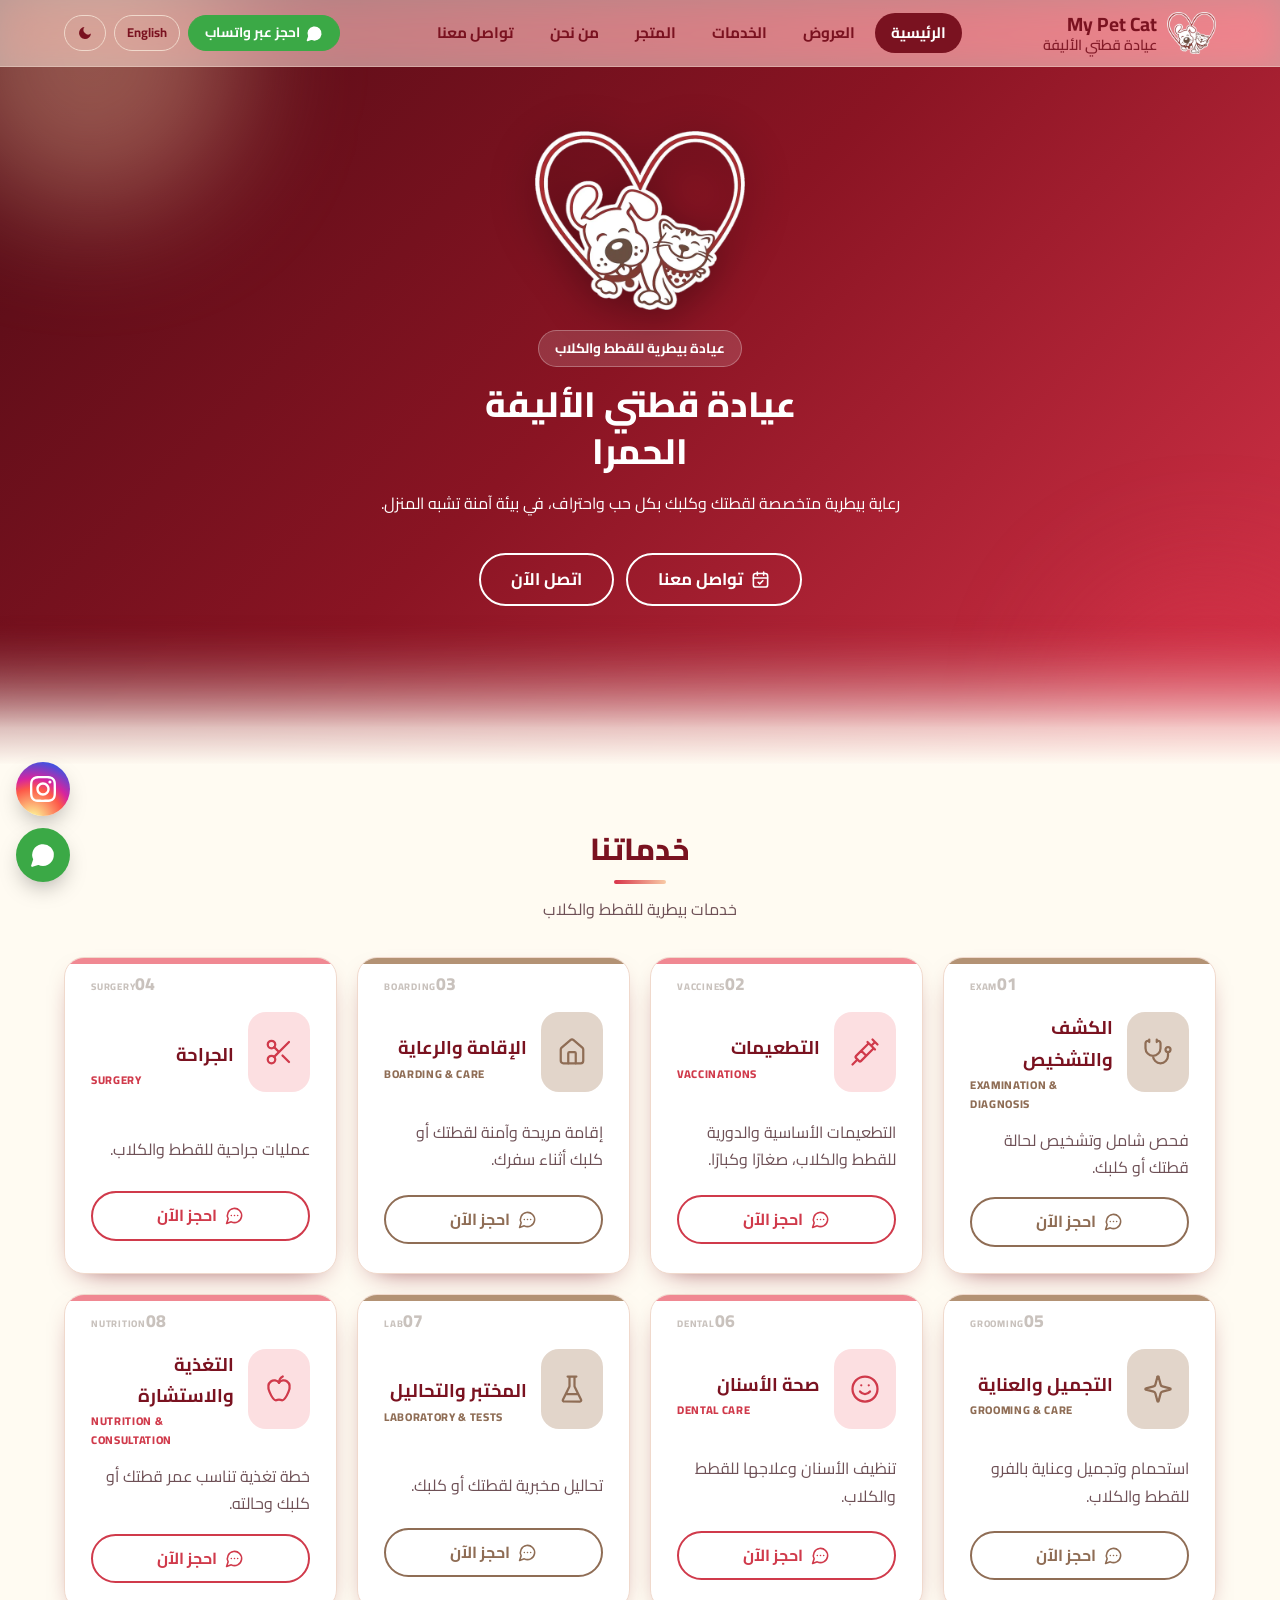
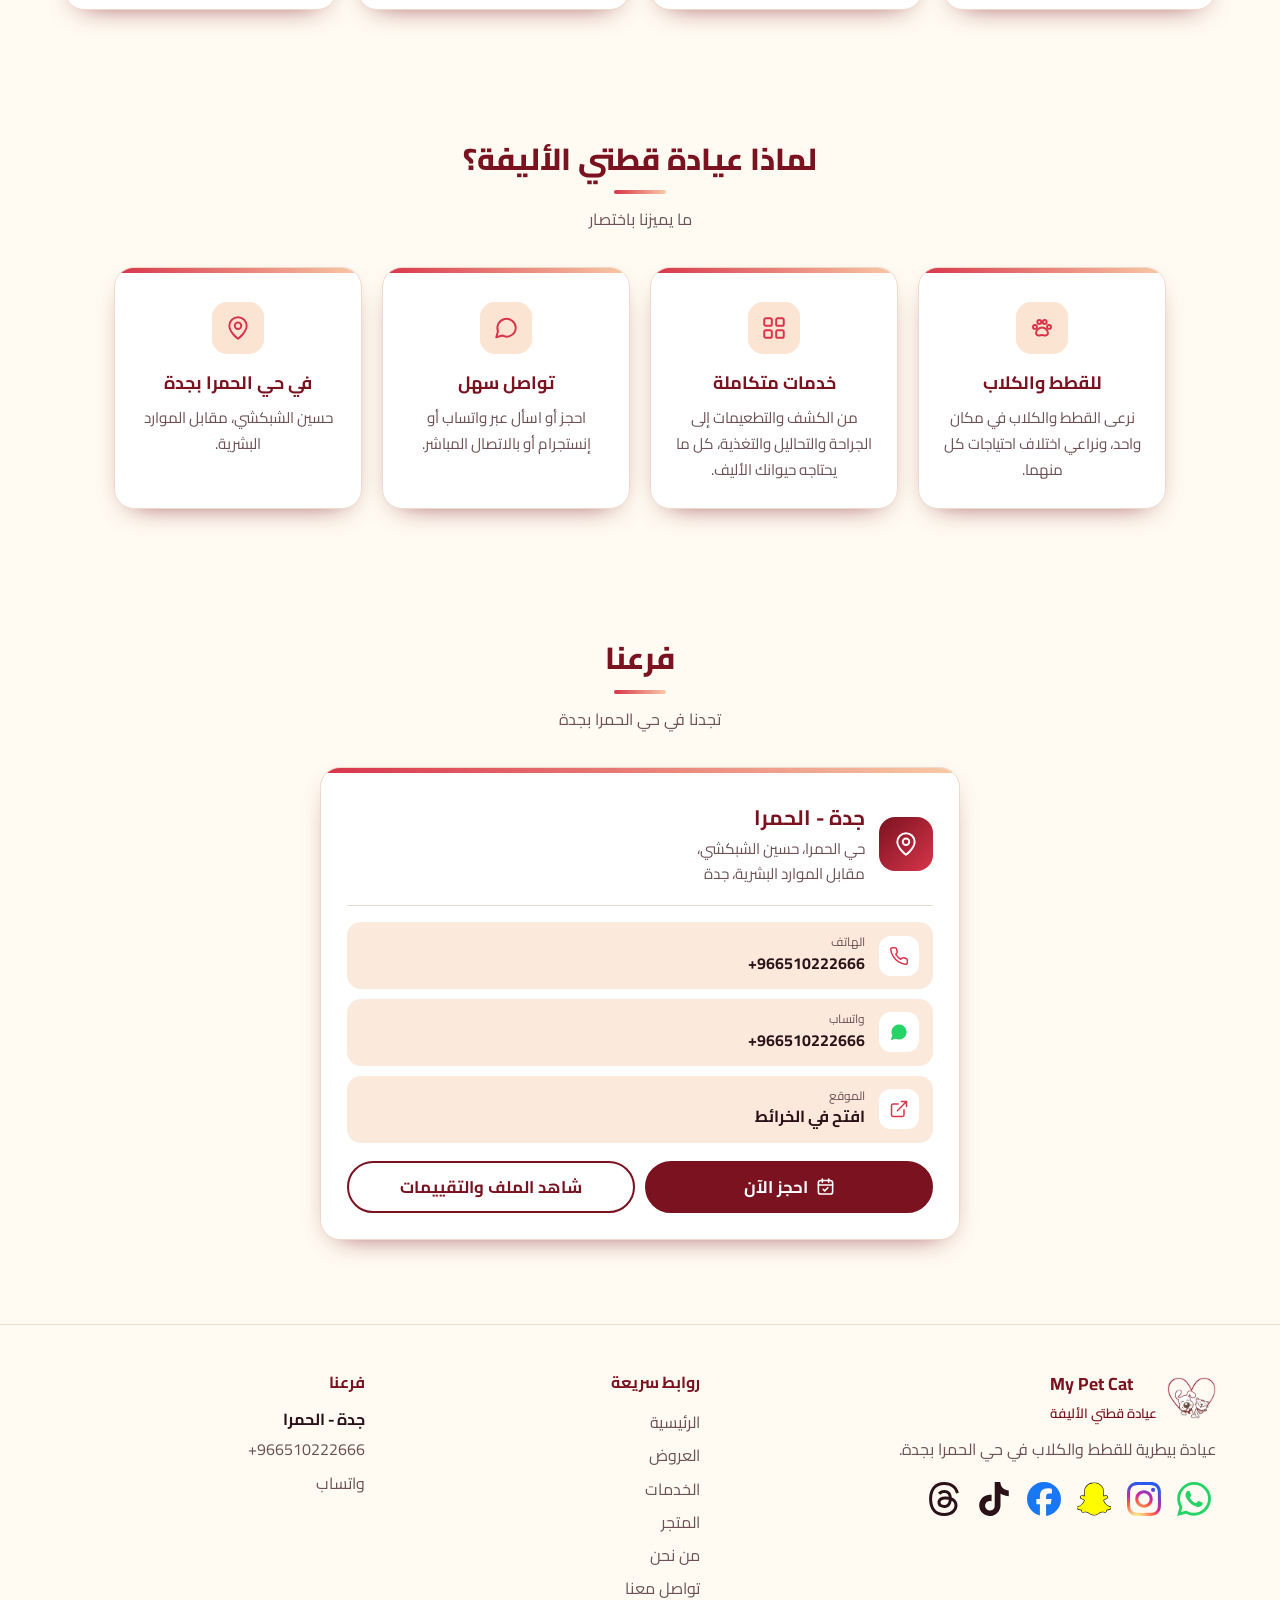
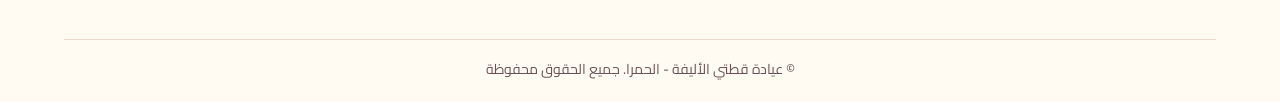
==== index.html @ 003256cc "Update index.html" ====
<!DOCTYPE html><html lang="ar" dir="rtl">
<head>
<meta charset="utf-8">
<meta name="viewport" content="width=device-width, initial-scale=1">
<meta name="color-scheme" content="light dark">
<title>عيادة قطتي الأليفة - الحمرا | عيادة بيطرية للقطط والكلاب</title>
<meta name="description" content="عيادة قطتي الأليفة فرع الحمرا، جدة. رعاية بيطرية للقطط والكلاب. تواصل معنا على واتساب أو اتصل على +966510222666.">
<link rel="icon" type="image/svg+xml" href="favicon.svg">
<link rel="preconnect" href="https://fonts.googleapis.com"><link rel="stylesheet" href="https://fonts.googleapis.com/css2?family=Cairo:wght@400;600;700;800&display=swap">
<link rel="stylesheet" href="style.css">
<script async src="https://www.googletagmanager.com/gtag/js?id=AW-16984802027"></script>
<script>
window.dataLayer=window.dataLayer||[];function gtag(){dataLayer.push(arguments)}gtag('js',new Date());gtag('config','AW-16984802027');
var CONV={whatsapp:'AW-16984802027/exYdCNfgksAdEOuF_qI_',social:'AW-16984802027/exYdCNfgksAdEOuF_qI_',call:''};
document.addEventListener('click',function(e){
var a=e.target.closest&&e.target.closest('a');if(!a)return;
var k=null;
if(a.classList.contains('wa'))k='whatsapp';
else if(a.hasAttribute('data-social'))k='social';
else if((a.getAttribute('href')||'').indexOf('tel:')===0)k='call';
if(k&&CONV[k]&&CONV[k].indexOf('XXXX')<0)gtag('event','conversion',{send_to:CONV[k],transport_type:'beacon'});
},true);
</script>
<script>document.documentElement.classList.add("js");try{var _t=localStorage.getItem('theme');if(_t)document.documentElement.setAttribute('data-theme',_t)}catch(e){}</script>
</head>
<body data-page="index"><svg width="0" height="0" style="position:absolute" aria-hidden="true"><defs><radialGradient id="igg" cx=".3" cy="1.07" r="1.15"><stop offset="0" stop-color="#fdf497"/><stop offset=".05" stop-color="#fdf497"/><stop offset=".45" stop-color="#fd5949"/><stop offset=".6" stop-color="#d6249f"/><stop offset=".9" stop-color="#285AEB"/></radialGradient></defs></svg><header><a class="brand" href="./"><img src="logo.svg" alt="" width="46" height="39"><div><span data-i18n="brand">My Pet Cat</span><small data-i18n="branch">عيادة قطتي الأليفة</small></div></a><nav id="nav" aria-label="main"><a href="./" class="on" aria-current="page" data-i18n="nHome">الرئيسية</a><a href="offers.html" data-i18n="nOffers">العروض</a><a href="services.html" data-i18n="nServices">الخدمات</a><a href="shop.html" data-i18n="nShop">المتجر</a><a href="about.html" data-i18n="nAbout">من نحن</a><a href="contact.html" data-i18n="nContact">تواصل معنا</a></nav><div class="tools"><a class="hwa wa" href="https://api.whatsapp.com/send?phone=966510222666&text=%D8%A7%D9%84%D8%B3%D9%84%D8%A7%D9%85%20%D8%B9%D9%84%D9%8A%D9%83%D9%85%D8%8C%20%D8%AD%D8%A7%D8%A8%D8%A8%20%D8%A3%D8%AD%D8%AC%D8%B2%20%D9%85%D9%88%D8%B9%D8%AF%20%D9%84%D9%82%D8%B7%D8%AA%D9%8A%20%D9%81%D9%8A%20%D8%B9%D9%8A%D8%A7%D8%AF%D8%A9%20%D9%82%D8%B7%D8%AA%D9%8A%20%D8%A7%D9%84%D8%A3%D9%84%D9%8A%D9%81%D8%A9" target="_blank" rel="noopener"><svg viewBox="0 0 24 24" fill="none" stroke="currentColor" stroke-width="2" stroke-linecap="round" stroke-linejoin="round"><path d="M7.9 20A9 9 0 1 0 4 16.1L2 22z"/><path d="M8 12h.01M12 12h.01M16 12h.01"/></svg><span data-i18n="hdrWa">احجز عبر واتساب</span></a><button id="langBtn" type="button" data-i18n-aria="langAria" aria-label="Switch to English">English</button><button id="themeBtn" type="button" data-i18n-aria="themeAria" aria-label="تبديل الوضع الليلي والنهاري"><svg class="i-moon" viewBox="0 0 24 24"><path d="M21 12.8A9 9 0 1 1 11.2 3a7 7 0 0 0 9.8 9.8z"/></svg><svg class="i-sun" viewBox="0 0 24 24"><circle cx="12" cy="12" r="4.5"/><path d="M12 1.5v3M12 19.5v3M1.5 12h3M19.5 12h3M4.6 4.6l2.1 2.1M17.3 17.3l2.1 2.1M4.6 19.4l2.1-2.1M17.3 6.7l2.1-2.1" stroke="currentColor" stroke-width="2" stroke-linecap="round"/></svg></button><button id="navBtn" type="button" class="navbtn" aria-expanded="false" aria-controls="nav" data-i18n-aria="menuBtn" aria-label="القائمة"><svg viewBox="0 0 24 24" fill="none" stroke="currentColor" stroke-width="2" stroke-linecap="round" stroke-linejoin="round"><path d="M4 6h16M4 12h16M4 18h16"/></svg></button></div></header><main><div class="hero"><div class="blobs"></div><img class="hlogo" src="logo.svg" alt="شعار العيادة" width="250" height="212"><span class="badge" data-i18n="badge">عيادة بيطرية للقطط والكلاب</span><h1 data-i18n-html="h1">عيادة قطتي الأليفة<br>الحمرا</h1><p data-i18n="heroP">رعاية بيطرية متخصصة لقطتك وكلبك بكل حب واحتراف، في بيئة آمنة تشبه المنزل.</p><span class="bookwrap"><button type="button" class="book" aria-haspopup="menu" aria-expanded="false" aria-controls="mh"><svg viewBox="0 0 24 24" fill="none" stroke="currentColor" stroke-width="2" stroke-linecap="round" stroke-linejoin="round"><rect x="3" y="4.5" width="18" height="17" rx="3"/><path d="M8 2.5v4M16 2.5v4M3 10h18M9 15.5l2 2 4-4"/></svg><span data-i18n="contactUs">تواصل معنا</span></button><div class="menu" id="mh" role="menu" data-i18n-aria="menuAria" aria-label="اختر طريقة الحجز"><div class="mt" data-i18n="bookT">اختر طريقة الحجز</div><a class="wa" role="menuitem" href="https://api.whatsapp.com/send?phone=966510222666&text=%D8%A7%D9%84%D8%B3%D9%84%D8%A7%D9%85%20%D8%B9%D9%84%D9%8A%D9%83%D9%85%D8%8C%20%D8%AD%D8%A7%D8%A8%D8%A8%20%D8%A3%D8%AD%D8%AC%D8%B2%20%D9%85%D9%88%D8%B9%D8%AF%20%D9%84%D9%82%D8%B7%D8%AA%D9%8A%20%D9%81%D9%8A%20%D8%B9%D9%8A%D8%A7%D8%AF%D8%A9%20%D9%82%D8%B7%D8%AA%D9%8A%20%D8%A7%D9%84%D8%A3%D9%84%D9%8A%D9%81%D8%A9" target="_blank" rel="noopener"><i class="mi w"><svg viewBox="0 0 24 24" fill="currentColor"><path d="M17.472 14.382c-.297-.149-1.758-.867-2.03-.967-.273-.099-.471-.148-.67.15-.197.297-.767.966-.94 1.164-.173.199-.347.223-.644.075-.297-.15-1.255-.463-2.39-1.475-.883-.788-1.48-1.761-1.653-2.059-.173-.297-.018-.458.13-.606.134-.133.298-.347.446-.52.149-.174.198-.298.298-.497.099-.198.05-.371-.025-.52-.075-.149-.669-1.612-.916-2.207-.242-.579-.487-.5-.669-.51-.173-.008-.371-.01-.57-.01-.198 0-.52.074-.792.372-.272.297-1.04 1.016-1.04 2.479 0 1.462 1.065 2.875 1.213 3.074.149.198 2.096 3.2 5.077 4.487.709.306 1.262.489 1.694.625.712.227 1.36.195 1.871.118.571-.085 1.758-.719 2.006-1.413.248-.694.248-1.289.173-1.413-.074-.124-.272-.198-.57-.347m-5.421 7.403h-.004a9.87 9.87 0 01-5.031-1.378l-.361-.214-3.741.982.998-3.648-.235-.374a9.86 9.86 0 01-1.51-5.26c.001-5.45 4.436-9.884 9.888-9.884 2.64 0 5.122 1.03 6.988 2.898a9.825 9.825 0 012.893 6.994c-.003 5.45-4.437 9.884-9.885 9.884m8.413-18.297A11.815 11.815 0 0012.05 0C5.495 0 .16 5.335.157 11.892c0 2.096.547 4.142 1.588 5.945L.057 24l6.305-1.654a11.882 11.882 0 005.683 1.448h.005c6.554 0 11.89-5.335 11.893-11.893a11.821 11.821 0 00-3.48-8.413Z"/></svg></i><span data-i18n="mWa">واتساب</span></a><a role="menuitem" data-social="Instagram" href="https://ig.me/m/my_pet_cat1" target="_blank" rel="noopener"><i class="mi g"><svg viewBox="0 0 24 24" fill="currentColor"><path d="M7.0301.084c-1.2768.0602-2.1487.264-2.911.5634-.7888.3075-1.4575.72-2.1228 1.3877-.6652.6677-1.075 1.3368-1.3802 2.127-.2954.7638-.4956 1.6365-.552 2.914-.0564 1.2775-.0689 1.6882-.0626 4.947.0062 3.2586.0206 3.6671.0825 4.9473.061 1.2765.264 2.1482.5635 2.9107.308.7889.72 1.4573 1.388 2.1228.6679.6655 1.3365 1.0743 2.1285 1.38.7632.295 1.6361.4961 2.9134.552 1.2773.056 1.6884.069 4.9462.0627 3.2578-.0062 3.668-.0207 4.9478-.0814 1.28-.0607 2.147-.2652 2.9098-.5633.7889-.3086 1.4578-.72 2.1228-1.3881.665-.6682 1.0745-1.3378 1.3795-2.1284.2957-.7632.4966-1.636.552-2.9124.056-1.2809.0692-1.6898.063-4.948-.0063-3.2583-.021-3.6668-.0817-4.9465-.0607-1.2797-.264-2.1487-.5633-2.9117-.3084-.7889-.72-1.4568-1.3876-2.1228C21.2982 1.33 20.628.9208 19.8378.6165 19.074.321 18.2017.1197 16.9244.0645 15.6471.0093 15.236-.005 11.977.0014 8.718.0076 8.31.0215 7.0301.0839m.1402 21.6932c-1.17-.0509-1.8053-.2453-2.2287-.408-.5606-.216-.96-.4771-1.3819-.895-.422-.4178-.6811-.8186-.9-1.378-.1644-.4234-.3624-1.058-.4171-2.228-.0595-1.2645-.072-1.6442-.079-4.848-.007-3.2037.0053-3.583.0607-4.848.05-1.169.2456-1.805.408-2.2282.216-.5613.4762-.96.895-1.3816.4188-.4217.8184-.6814 1.3783-.9003.423-.1651 1.0575-.3614 2.227-.4171 1.2655-.06 1.6447-.072 4.848-.079 3.2033-.007 3.5835.005 4.8495.0608 1.169.0508 1.8053.2445 2.228.408.5608.216.96.4754 1.3816.895.4217.4194.6816.8176.9005 1.3787.1653.4217.3617 1.056.4169 2.2263.0602 1.2655.0739 1.645.0796 4.848.0058 3.203-.0055 3.5834-.061 4.848-.051 1.17-.245 1.8055-.408 2.2294-.216.5604-.4763.96-.8954 1.3814-.419.4215-.8181.6811-1.3783.9-.4224.1649-1.0577.3617-2.2262.4174-1.2656.0595-1.6448.072-4.8493.079-3.2045.007-3.5825-.006-4.848-.0608M16.953 5.5864A1.44 1.44 0 1 0 18.39 4.144a1.44 1.44 0 0 0-1.437 1.4424M5.8385 12.012c.0067 3.4032 2.7706 6.1557 6.173 6.1493 3.4026-.0065 6.157-2.7701 6.1506-6.1733-.0065-3.4032-2.771-6.1565-6.174-6.1498-3.403.0067-6.156 2.771-6.1496 6.1738M8 12.0077a4 4 0 1 1 4.008 3.9921A3.9996 3.9996 0 0 1 8 12.0077"/></svg></i><span data-i18n="mIg">إنستجرام</span></a></div></span><a class="btn call" href="tel:+966510222666" data-i18n="call">اتصل الآن</a></div><section class="wrap" id="offers" hidden><div class="shead rv"><h2 data-i18n="offT">العروض الحالية</h2><p class="sub" data-i18n="offS">عروضنا الجديدة تظهر هنا.</p></div><div class="offers" id="offersList"></div></section><section class="wrap svc" id="services"><div class="shead rv"><h2 data-i18n="svcT">خدماتنا</h2><p class="sub" data-i18n="svcS">خدمات بيطرية للقطط والكلاب</p></div><div class="grid svcgrid"><div class="card"><i class="ic"><svg viewBox="0 0 24 24" fill="none" stroke="currentColor" stroke-width="1.8" stroke-linecap="round" stroke-linejoin="round"><path d="M11 2v2M5 2v2M5 3H4a2 2 0 0 0-2 2v4a6 6 0 0 0 12 0V5a2 2 0 0 0-2-2h-1M8 15a6 6 0 0 0 12 0v-3"/><circle cx="20" cy="10" r="2"/></svg></i><em class="cnum"><small>EXAM</small>01</em><b data-i18n="s1t">الكشف والتشخيص</b><em class="clab" data-i18n="s1l">EXAMINATION & DIAGNOSIS</em><span class="cdesc" data-i18n="s1d">فحص شامل وتشخيص لحالة قطتك أو كلبك.</span><div class="cardbtn"><a class="book wa" data-wat="أود حجز موعد كشف وتشخيص" href="https://api.whatsapp.com/send?phone=966510222666&text=%D8%A3%D9%88%D8%AF%20%D8%AD%D8%AC%D8%B2%20%D9%85%D9%88%D8%B9%D8%AF%20%D9%83%D8%B4%D9%81%20%D9%88%D8%AA%D8%B4%D8%AE%D9%8A%D8%B5" target="_blank" rel="noopener"><svg viewBox="0 0 24 24" fill="none" stroke="currentColor" stroke-width="2" stroke-linecap="round" stroke-linejoin="round"><path d="M7.9 20A9 9 0 1 0 4 16.1L2 22z"/><path d="M8 12h.01M12 12h.01M16 12h.01"/></svg><span data-i18n="book">احجز الآن</span></a></div></div><div class="card"><i class="ic"><svg viewBox="0 0 24 24" fill="none" stroke="currentColor" stroke-width="1.8" stroke-linecap="round" stroke-linejoin="round"><path d="m18 2 4 4M17 7l3-3M19 9 8.7 19.3a1 1 0 0 1-1.4 0L4.7 16.7a1 1 0 0 1 0-1.4L15 5M9 11l4 4M5 19l-3 3M14 4l6 6"/></svg></i><em class="cnum"><small>VACCINES</small>02</em><b data-i18n="s2t">التطعيمات</b><em class="clab" data-i18n="s2l">VACCINATIONS</em><span class="cdesc" data-i18n="s2d">التطعيمات الأساسية والدورية للقطط والكلاب، صغارًا وكبارًا.</span><div class="cardbtn"><a class="book wa" data-wat="أود حجز موعد تطعيمات" href="https://api.whatsapp.com/send?phone=966510222666&text=%D8%A3%D9%88%D8%AF%20%D8%AD%D8%AC%D8%B2%20%D9%85%D9%88%D8%B9%D8%AF%20%D8%AA%D8%B7%D8%B9%D9%8A%D9%85%D8%A7%D8%AA" target="_blank" rel="noopener"><svg viewBox="0 0 24 24" fill="none" stroke="currentColor" stroke-width="2" stroke-linecap="round" stroke-linejoin="round"><path d="M7.9 20A9 9 0 1 0 4 16.1L2 22z"/><path d="M8 12h.01M12 12h.01M16 12h.01"/></svg><span data-i18n="book">احجز الآن</span></a></div></div><div class="card"><i class="ic"><svg viewBox="0 0 24 24" fill="none" stroke="currentColor" stroke-width="1.8" stroke-linecap="round" stroke-linejoin="round"><path d="M15 21v-8a1 1 0 0 0-1-1h-4a1 1 0 0 0-1 1v8"/><path d="M3 10a2 2 0 0 1 .709-1.528l7-6a2 2 0 0 1 2.582 0l7 6A2 2 0 0 1 21 10v9a2 2 0 0 1-2 2H5a2 2 0 0 1-2-2z"/></svg></i><em class="cnum"><small>BOARDING</small>03</em><b data-i18n="s3t">الإقامة والرعاية</b><em class="clab" data-i18n="s3l">BOARDING & CARE</em><span class="cdesc" data-i18n="s3d">إقامة مريحة وآمنة لقطتك أو كلبك أثناء سفرك.</span><div class="cardbtn"><a class="book wa" data-wat="أود حجز موعد إقامة ورعاية" href="https://api.whatsapp.com/send?phone=966510222666&text=%D8%A3%D9%88%D8%AF%20%D8%AD%D8%AC%D8%B2%20%D9%85%D9%88%D8%B9%D8%AF%20%D8%A5%D9%82%D8%A7%D9%85%D8%A9%20%D9%88%D8%B1%D8%B9%D8%A7%D9%8A%D8%A9" target="_blank" rel="noopener"><svg viewBox="0 0 24 24" fill="none" stroke="currentColor" stroke-width="2" stroke-linecap="round" stroke-linejoin="round"><path d="M7.9 20A9 9 0 1 0 4 16.1L2 22z"/><path d="M8 12h.01M12 12h.01M16 12h.01"/></svg><span data-i18n="book">احجز الآن</span></a></div></div><div class="card"><i class="ic"><svg viewBox="0 0 24 24" fill="none" stroke="currentColor" stroke-width="1.8" stroke-linecap="round" stroke-linejoin="round"><circle cx="6" cy="6" r="3"/><path d="M8.12 8.12 12 12M20 4 8.12 15.88"/><circle cx="6" cy="18" r="3"/><path d="M14.8 14.8 20 20"/></svg></i><em class="cnum"><small>SURGERY</small>04</em><b data-i18n="s4t">الجراحة</b><em class="clab" data-i18n="s4l">SURGERY</em><span class="cdesc" data-i18n="s4d">عمليات جراحية للقطط والكلاب.</span><div class="cardbtn"><a class="book wa" data-wat="أود حجز موعد جراحة" href="https://api.whatsapp.com/send?phone=966510222666&text=%D8%A3%D9%88%D8%AF%20%D8%AD%D8%AC%D8%B2%20%D9%85%D9%88%D8%B9%D8%AF%20%D8%AC%D8%B1%D8%A7%D8%AD%D8%A9" target="_blank" rel="noopener"><svg viewBox="0 0 24 24" fill="none" stroke="currentColor" stroke-width="2" stroke-linecap="round" stroke-linejoin="round"><path d="M7.9 20A9 9 0 1 0 4 16.1L2 22z"/><path d="M8 12h.01M12 12h.01M16 12h.01"/></svg><span data-i18n="book">احجز الآن</span></a></div></div><div class="card"><i class="ic"><svg viewBox="0 0 24 24" fill="none" stroke="currentColor" stroke-width="1.8" stroke-linecap="round" stroke-linejoin="round"><path d="M9.9 15.5A2 2 0 0 0 8.5 14.1l-6.1-1.6a.5.5 0 0 1 0-1L8.5 9.9A2 2 0 0 0 9.9 8.5l1.6-6.1a.5.5 0 0 1 1 0l1.6 6.1a2 2 0 0 0 1.4 1.4l6.1 1.6a.5.5 0 0 1 0 1l-6.1 1.6a2 2 0 0 0-1.4 1.4l-1.6 6.1a.5.5 0 0 1-1 0z"/></svg></i><em class="cnum"><small>GROOMING</small>05</em><b data-i18n="s5t">التجميل والعناية</b><em class="clab" data-i18n="s5l">GROOMING & CARE</em><span class="cdesc" data-i18n="s5d">استحمام وتجميل وعناية بالفرو للقطط والكلاب.</span><div class="cardbtn"><a class="book wa" data-wat="أود حجز موعد تجميل وعناية" href="https://api.whatsapp.com/send?phone=966510222666&text=%D8%A3%D9%88%D8%AF%20%D8%AD%D8%AC%D8%B2%20%D9%85%D9%88%D8%B9%D8%AF%20%D8%AA%D8%AC%D9%85%D9%8A%D9%84%20%D9%88%D8%B9%D9%86%D8%A7%D9%8A%D8%A9" target="_blank" rel="noopener"><svg viewBox="0 0 24 24" fill="none" stroke="currentColor" stroke-width="2" stroke-linecap="round" stroke-linejoin="round"><path d="M7.9 20A9 9 0 1 0 4 16.1L2 22z"/><path d="M8 12h.01M12 12h.01M16 12h.01"/></svg><span data-i18n="book">احجز الآن</span></a></div></div><div class="card"><i class="ic"><svg viewBox="0 0 24 24" fill="none" stroke="currentColor" stroke-width="1.8" stroke-linecap="round" stroke-linejoin="round"><circle cx="12" cy="12" r="10"/><path d="M8 14s1.5 2 4 2 4-2 4-2M9 9h.01M15 9h.01"/></svg></i><em class="cnum"><small>DENTAL</small>06</em><b data-i18n="s6t">صحة الأسنان</b><em class="clab" data-i18n="s6l">DENTAL CARE</em><span class="cdesc" data-i18n="s6d">تنظيف الأسنان وعلاجها للقطط والكلاب.</span><div class="cardbtn"><a class="book wa" data-wat="أود حجز موعد صحة الأسنان" href="https://api.whatsapp.com/send?phone=966510222666&text=%D8%A3%D9%88%D8%AF%20%D8%AD%D8%AC%D8%B2%20%D9%85%D9%88%D8%B9%D8%AF%20%D8%B5%D8%AD%D8%A9%20%D8%A7%D9%84%D8%A3%D8%B3%D9%86%D8%A7%D9%86" target="_blank" rel="noopener"><svg viewBox="0 0 24 24" fill="none" stroke="currentColor" stroke-width="2" stroke-linecap="round" stroke-linejoin="round"><path d="M7.9 20A9 9 0 1 0 4 16.1L2 22z"/><path d="M8 12h.01M12 12h.01M16 12h.01"/></svg><span data-i18n="book">احجز الآن</span></a></div></div><div class="card"><i class="ic"><svg viewBox="0 0 24 24" fill="none" stroke="currentColor" stroke-width="1.8" stroke-linecap="round" stroke-linejoin="round"><path d="M10 2v7.527a2 2 0 0 1-.211.896L4.72 20.55a1 1 0 0 0 .9 1.45h12.76a1 1 0 0 0 .9-1.45l-5.069-10.127A2 2 0 0 1 14 9.527V2M8.5 2h7M7 16h10"/></svg></i><em class="cnum"><small>LAB</small>07</em><b data-i18n="s7t">المختبر والتحاليل</b><em class="clab" data-i18n="s7l">LABORATORY & TESTS</em><span class="cdesc" data-i18n="s7d">تحاليل مخبرية لقطتك أو كلبك.</span><div class="cardbtn"><a class="book wa" data-wat="أود حجز موعد مختبر وتحاليل" href="https://api.whatsapp.com/send?phone=966510222666&text=%D8%A3%D9%88%D8%AF%20%D8%AD%D8%AC%D8%B2%20%D9%85%D9%88%D8%B9%D8%AF%20%D9%85%D8%AE%D8%AA%D8%A8%D8%B1%20%D9%88%D8%AA%D8%AD%D8%A7%D9%84%D9%8A%D9%84" target="_blank" rel="noopener"><svg viewBox="0 0 24 24" fill="none" stroke="currentColor" stroke-width="2" stroke-linecap="round" stroke-linejoin="round"><path d="M7.9 20A9 9 0 1 0 4 16.1L2 22z"/><path d="M8 12h.01M12 12h.01M16 12h.01"/></svg><span data-i18n="book">احجز الآن</span></a></div></div><div class="card"><i class="ic"><svg viewBox="0 0 24 24" fill="none" stroke="currentColor" stroke-width="1.8" stroke-linecap="round" stroke-linejoin="round"><path d="M12 7c-1.5-2-4.5-2.5-6.5-1C3.3 7.600 3 11 4.500 14.500 5.800 17.600 7.500 21 9.500 21c1 0 1.500-.600 2.500-.600s1.500.600 2.500.600c2 0 3.700-3.400 5-6.500 1.500-3.500 1.200-6.900-1-8.500-2-1.500-5-1-6.500 1z"/><path d="M12 7c0-2 1-4 3-5"/></svg></i><em class="cnum"><small>NUTRITION</small>08</em><b data-i18n="s8t">التغذية والاستشارة</b><em class="clab" data-i18n="s8l">NUTRITION & CONSULTATION</em><span class="cdesc" data-i18n="s8d">خطة تغذية تناسب عمر قطتك أو كلبك وحالته.</span><div class="cardbtn"><a class="book wa" data-wat="أود حجز موعد تغذية واستشارة" href="https://api.whatsapp.com/send?phone=966510222666&text=%D8%A3%D9%88%D8%AF%20%D8%AD%D8%AC%D8%B2%20%D9%85%D9%88%D8%B9%D8%AF%20%D8%AA%D8%BA%D8%B0%D9%8A%D8%A9%20%D9%88%D8%A7%D8%B3%D8%AA%D8%B4%D8%A7%D8%B1%D8%A9" target="_blank" rel="noopener"><svg viewBox="0 0 24 24" fill="none" stroke="currentColor" stroke-width="2" stroke-linecap="round" stroke-linejoin="round"><path d="M7.9 20A9 9 0 1 0 4 16.1L2 22z"/><path d="M8 12h.01M12 12h.01M16 12h.01"/></svg><span data-i18n="book">احجز الآن</span></a></div></div></div></section><section class="wrap" id="why"><div class="shead rv"><h2 data-i18n="whyT">لماذا عيادة قطتي الأليفة؟</h2><p class="sub" data-i18n="whyS">ما يميزنا باختصار</p></div><div class="grid fgrid4"><div class="fcard rv"><i class="fico"><svg viewBox="0 0 24 24" fill="none" stroke="currentColor" stroke-width="1.8" stroke-linecap="round" stroke-linejoin="round"><circle cx="5.5" cy="11" r="1.8"/><circle cx="9.5" cy="6.5" r="1.8"/><circle cx="14.5" cy="6.5" r="1.8"/><circle cx="18.5" cy="11" r="1.8"/><path d="M12 11.5c-3 0-5.5 3-5.5 5.2 0 1.7 1.4 2.3 2.8 2.3 1 0 1.8-.5 2.7-.5s1.7.5 2.7.5c1.4 0 2.8-.6 2.8-2.3 0-2.2-2.5-5.2-5.5-5.2z"/></svg></i><h3 data-i18n="w1t">للقطط والكلاب</h3><p data-i18n="w1d">نرعى القطط والكلاب في مكان واحد، ونراعي اختلاف احتياجات كل منهما.</p></div><div class="fcard rv"><i class="fico"><svg viewBox="0 0 24 24" fill="none" stroke="currentColor" stroke-width="1.8" stroke-linecap="round" stroke-linejoin="round"><rect x="3" y="3" width="7" height="7" rx="1.5"/><rect x="14" y="3" width="7" height="7" rx="1.5"/><rect x="3" y="14" width="7" height="7" rx="1.5"/><rect x="14" y="14" width="7" height="7" rx="1.5"/></svg></i><h3 data-i18n="w2t">خدمات متكاملة</h3><p data-i18n="w2d">من الكشف والتطعيمات إلى الجراحة والتحاليل والتغذية، كل ما يحتاجه حيوانك الأليف.</p></div><div class="fcard rv"><i class="fico"><svg viewBox="0 0 24 24" fill="none" stroke="currentColor" stroke-width="1.8" stroke-linecap="round" stroke-linejoin="round"><path d="M21 11.5a8.4 8.4 0 0 1-12.4 7.4L3 20.5l1.6-5.4A8.5 8.5 0 1 1 21 11.5z"/></svg></i><h3 data-i18n="w3t">تواصل سهل</h3><p data-i18n="w3d">احجز أو اسأل عبر واتساب أو إنستجرام أو بالاتصال المباشر.</p></div><div class="fcard rv"><i class="fico"><svg viewBox="0 0 24 24" fill="none" stroke="currentColor" stroke-width="1.8" stroke-linecap="round" stroke-linejoin="round"><path d="M20 10c0 6-8 12-8 12S4 16 4 10a8 8 0 0 1 16 0z"/><circle cx="12" cy="10" r="3"/></svg></i><h3 data-i18n="w4t">في حي الحمرا بجدة</h3><p data-i18n="w4d">حسين الشبكشي، مقابل الموارد البشرية.</p></div></div></section><section class="wrap" id="branch"><div class="shead rv"><h2 data-i18n="brT">فرعنا</h2><p class="sub" data-i18n="brS">تجدنا في حي الحمرا بجدة</p></div><div class="one"><div class="bcard rv"><div class="bhead"><i class="bico"><svg viewBox="0 0 24 24" fill="none" stroke="currentColor" stroke-width="1.8" stroke-linecap="round" stroke-linejoin="round"><path d="M20 10c0 6-8 12-8 12S4 16 4 10a8 8 0 0 1 16 0z"/><circle cx="12" cy="10" r="3"/></svg></i><div><h3 data-i18n="brName">جدة - الحمرا</h3><p data-i18n-html="brAddr">حي الحمرا، حسين الشبكشي،<br>مقابل الموارد البشرية، جدة</p></div></div><div class="rows"><a class="row" href="tel:+966510222666"><i class="rico"><svg viewBox="0 0 24 24" fill="none" stroke="currentColor" stroke-width="1.8" stroke-linecap="round" stroke-linejoin="round"><path d="M22 16.9v3a2 2 0 0 1-2.2 2 19.8 19.8 0 0 1-8.6-3.1 19.5 19.5 0 0 1-6-6A19.8 19.8 0 0 1 2.1 4.2 2 2 0 0 1 4.1 2h3a2 2 0 0 1 2 1.7c.1 1 .4 1.9.7 2.8a2 2 0 0 1-.5 2.1L8.1 9.9a16 16 0 0 0 6 6l1.3-1.3a2 2 0 0 1 2.1-.4c.9.3 1.8.6 2.8.7a2 2 0 0 1 1.7 2z"/></svg></i><span><small data-i18n="phoneL">الهاتف</small><b class="ltr">+966510222666</b></span></a><a class="row wa" href="https://api.whatsapp.com/send?phone=966510222666&text=%D8%A7%D9%84%D8%B3%D9%84%D8%A7%D9%85%20%D8%B9%D9%84%D9%8A%D9%83%D9%85%D8%8C%20%D8%AD%D8%A7%D8%A8%D8%A8%20%D8%A3%D8%AD%D8%AC%D8%B2%20%D9%85%D9%88%D8%B9%D8%AF%20%D9%84%D9%82%D8%B7%D8%AA%D9%8A%20%D9%81%D9%8A%20%D8%B9%D9%8A%D8%A7%D8%AF%D8%A9%20%D9%82%D8%B7%D8%AA%D9%8A%20%D8%A7%D9%84%D8%A3%D9%84%D9%8A%D9%81%D8%A9" target="_blank" rel="noopener"><i class="rico g"><svg viewBox="0 0 24 24" fill="none" stroke="currentColor" stroke-width="2" stroke-linecap="round" stroke-linejoin="round"><path d="M7.9 20A9 9 0 1 0 4 16.1L2 22z"/><path d="M8 12h.01M12 12h.01M16 12h.01"/></svg></i><span><small data-i18n="waL">واتساب</small><b class="ltr">+966510222666</b></span></a><a class="row" href="https://www.google.com/maps/dir//%D8%B9%D9%8A%D8%A7%D8%AF%D8%A9+%D9%82%D8%B7%D8%AA%D9%8A+%D8%A7%D9%84%D8%A7%D9%84%D9%8A%D9%81%D8%A9+%D8%A7%D9%84%D8%A8%D9%8A%D8%B7%D8%B1%D9%8A%D8%A9-+MY+PET+CAT+CLINIC%D8%8C+%D8%AD%D8%B3%D9%8A%D9%86+%D8%A7%D9%84%D8%B4%D8%A8%D9%83%D8%B4%D9%8A+%D9%85%D9%82%D8%A7%D8%A8%D9%84+%D8%A7%D9%84%D9%85%D9%88%D8%A7%D8%B1%D8%AF+%D8%A7%D9%84%D8%A8%D8%B4%D8%B1%D9%8A%D8%A9%D8%8C+%D8%AC%D8%AF%D8%A9+%D8%A7%D9%84%D9%85%D9%85%D9%84%D9%83%D8%A9+%D8%A7%D9%84%D8%B9%D8%B1%D8%A8%D9%8A%D8%A9+%D8%A7%D9%84%D8%B3%D8%B9%D9%88%D8%AF%D9%8A%D8%A9%E2%80%AD/@21.5301666,39.1715927,17z/data=!4m16!1m7!3m6!1s0x15c3cfbbed531329:0x65e9e73c35ac6661!2z2LnZitin2K_YqSDZgti32KrZiiDYp9mE2KfZhNmK2YHYqSDYp9mE2KjZiti32LHZitipLSBNWSBQRVQgQ0FUIENMSU5JQw!8m2!3d21.5300418!4d39.1723598!16s%2Fg%2F11y3ybr08f!4m7!1m0!1m5!1m1!1s0x15c3cfbbed531329:0x65e9e73c35ac6661!2m2!1d39.1723598!2d21.5300418?entry=ttu&amp;g_ep=EgoyMDI2MTEyMy4wIKXMDSoASAFQAw%3D%3D" target="_blank" rel="noopener"><i class="rico"><svg viewBox="0 0 24 24" fill="none" stroke="currentColor" stroke-width="1.8" stroke-linecap="round" stroke-linejoin="round"><path d="M15 3h6v6M10 14 21 3M18 13v6a2 2 0 0 1-2 2H5a2 2 0 0 1-2-2V8a2 2 0 0 1 2-2h6"/></svg></i><span><small data-i18n="locL">الموقع</small><b data-i18n="openMap">افتح في الخرائط</b></span></a></div><div class="bact"><span class="bookwrap"><button type="button" class="book bbook" aria-haspopup="menu" aria-expanded="false" aria-controls="mc"><svg viewBox="0 0 24 24" fill="none" stroke="currentColor" stroke-width="2" stroke-linecap="round" stroke-linejoin="round"><rect x="3" y="4.5" width="18" height="17" rx="3"/><path d="M8 2.5v4M16 2.5v4M3 10h18M9 15.5l2 2 4-4"/></svg><span data-i18n="book">احجز الآن</span></button><div class="menu" id="mc" role="menu" data-i18n-aria="menuAria" aria-label="اختر طريقة الحجز"><div class="mt" data-i18n="bookT">اختر طريقة الحجز</div><a class="wa" role="menuitem" href="https://api.whatsapp.com/send?phone=966510222666&text=%D8%A7%D9%84%D8%B3%D9%84%D8%A7%D9%85%20%D8%B9%D9%84%D9%8A%D9%83%D9%85%D8%8C%20%D8%AD%D8%A7%D8%A8%D8%A8%20%D8%A3%D8%AD%D8%AC%D8%B2%20%D9%85%D9%88%D8%B9%D8%AF%20%D9%84%D9%82%D8%B7%D8%AA%D9%8A%20%D9%81%D9%8A%20%D8%B9%D9%8A%D8%A7%D8%AF%D8%A9%20%D9%82%D8%B7%D8%AA%D9%8A%20%D8%A7%D9%84%D8%A3%D9%84%D9%8A%D9%81%D8%A9" target="_blank" rel="noopener"><i class="mi w"><svg viewBox="0 0 24 24" fill="currentColor"><path d="M17.472 14.382c-.297-.149-1.758-.867-2.03-.967-.273-.099-.471-.148-.67.15-.197.297-.767.966-.94 1.164-.173.199-.347.223-.644.075-.297-.15-1.255-.463-2.39-1.475-.883-.788-1.48-1.761-1.653-2.059-.173-.297-.018-.458.13-.606.134-.133.298-.347.446-.52.149-.174.198-.298.298-.497.099-.198.05-.371-.025-.52-.075-.149-.669-1.612-.916-2.207-.242-.579-.487-.5-.669-.51-.173-.008-.371-.01-.57-.01-.198 0-.52.074-.792.372-.272.297-1.04 1.016-1.04 2.479 0 1.462 1.065 2.875 1.213 3.074.149.198 2.096 3.2 5.077 4.487.709.306 1.262.489 1.694.625.712.227 1.36.195 1.871.118.571-.085 1.758-.719 2.006-1.413.248-.694.248-1.289.173-1.413-.074-.124-.272-.198-.57-.347m-5.421 7.403h-.004a9.87 9.87 0 01-5.031-1.378l-.361-.214-3.741.982.998-3.648-.235-.374a9.86 9.86 0 01-1.51-5.26c.001-5.45 4.436-9.884 9.888-9.884 2.64 0 5.122 1.03 6.988 2.898a9.825 9.825 0 012.893 6.994c-.003 5.45-4.437 9.884-9.885 9.884m8.413-18.297A11.815 11.815 0 0012.05 0C5.495 0 .16 5.335.157 11.892c0 2.096.547 4.142 1.588 5.945L.057 24l6.305-1.654a11.882 11.882 0 005.683 1.448h.005c6.554 0 11.89-5.335 11.893-11.893a11.821 11.821 0 00-3.48-8.413Z"/></svg></i><span data-i18n="mWa">واتساب</span></a><a role="menuitem" data-social="Instagram" href="https://ig.me/m/my_pet_cat1" target="_blank" rel="noopener"><i class="mi g"><svg viewBox="0 0 24 24" fill="currentColor"><path d="M7.0301.084c-1.2768.0602-2.1487.264-2.911.5634-.7888.3075-1.4575.72-2.1228 1.3877-.6652.6677-1.075 1.3368-1.3802 2.127-.2954.7638-.4956 1.6365-.552 2.914-.0564 1.2775-.0689 1.6882-.0626 4.947.0062 3.2586.0206 3.6671.0825 4.9473.061 1.2765.264 2.1482.5635 2.9107.308.7889.72 1.4573 1.388 2.1228.6679.6655 1.3365 1.0743 2.1285 1.38.7632.295 1.6361.4961 2.9134.552 1.2773.056 1.6884.069 4.9462.0627 3.2578-.0062 3.668-.0207 4.9478-.0814 1.28-.0607 2.147-.2652 2.9098-.5633.7889-.3086 1.4578-.72 2.1228-1.3881.665-.6682 1.0745-1.3378 1.3795-2.1284.2957-.7632.4966-1.636.552-2.9124.056-1.2809.0692-1.6898.063-4.948-.0063-3.2583-.021-3.6668-.0817-4.9465-.0607-1.2797-.264-2.1487-.5633-2.9117-.3084-.7889-.72-1.4568-1.3876-2.1228C21.2982 1.33 20.628.9208 19.8378.6165 19.074.321 18.2017.1197 16.9244.0645 15.6471.0093 15.236-.005 11.977.0014 8.718.0076 8.31.0215 7.0301.0839m.1402 21.6932c-1.17-.0509-1.8053-.2453-2.2287-.408-.5606-.216-.96-.4771-1.3819-.895-.422-.4178-.6811-.8186-.9-1.378-.1644-.4234-.3624-1.058-.4171-2.228-.0595-1.2645-.072-1.6442-.079-4.848-.007-3.2037.0053-3.583.0607-4.848.05-1.169.2456-1.805.408-2.2282.216-.5613.4762-.96.895-1.3816.4188-.4217.8184-.6814 1.3783-.9003.423-.1651 1.0575-.3614 2.227-.4171 1.2655-.06 1.6447-.072 4.848-.079 3.2033-.007 3.5835.005 4.8495.0608 1.169.0508 1.8053.2445 2.228.408.5608.216.96.4754 1.3816.895.4217.4194.6816.8176.9005 1.3787.1653.4217.3617 1.056.4169 2.2263.0602 1.2655.0739 1.645.0796 4.848.0058 3.203-.0055 3.5834-.061 4.848-.051 1.17-.245 1.8055-.408 2.2294-.216.5604-.4763.96-.8954 1.3814-.419.4215-.8181.6811-1.3783.9-.4224.1649-1.0577.3617-2.2262.4174-1.2656.0595-1.6448.072-4.8493.079-3.2045.007-3.5825-.006-4.848-.0608M16.953 5.5864A1.44 1.44 0 1 0 18.39 4.144a1.44 1.44 0 0 0-1.437 1.4424M5.8385 12.012c.0067 3.4032 2.7706 6.1557 6.173 6.1493 3.4026-.0065 6.157-2.7701 6.1506-6.1733-.0065-3.4032-2.771-6.1565-6.174-6.1498-3.403.0067-6.156 2.771-6.1496 6.1738M8 12.0077a4 4 0 1 1 4.008 3.9921A3.9996 3.9996 0 0 1 8 12.0077"/></svg></i><span data-i18n="mIg">إنستجرام</span></a><a role="menuitem" data-social="Facebook" href="https://m.me/61593882197223?text=%D8%A7%D9%84%D8%B3%D9%84%D8%A7%D9%85%20%D8%B9%D9%84%D9%8A%D9%83%D9%85%D8%8C%20%D8%AD%D8%A7%D8%A8%D8%A8%20%D8%A3%D8%AD%D8%AC%D8%B2%20%D9%85%D9%88%D8%B9%D8%AF%20%D9%84%D9%82%D8%B7%D8%AA%D9%8A%20%D9%81%D9%8A%20%D8%B9%D9%8A%D8%A7%D8%AF%D8%A9%20%D9%82%D8%B7%D8%AA%D9%8A%20%D8%A7%D9%84%D8%A3%D9%84%D9%8A%D9%81%D8%A9" target="_blank" rel="noopener"><i class="mi f" style="--c:#1877F2"><svg viewBox="0 0 24 24"><path d="M9.101 23.691v-7.98H6.627v-3.667h2.474v-1.58c0-4.085 1.848-5.978 5.858-5.978.401 0 .955.042 1.468.103a8.68 8.68 0 0 1 1.141.195v3.325a8.623 8.623 0 0 0-.653-.036 26.805 26.805 0 0 0-.733-.009c-.707 0-1.259.096-1.675.309a1.686 1.686 0 0 0-.679.622c-.258.42-.374.995-.374 1.752v1.297h3.919l-.386 2.103-.287 1.564h-3.246v8.245C19.396 23.238 24 18.179 24 12.044c0-6.627-5.373-12-12-12s-12 5.373-12 12c0 5.628 3.874 10.35 9.101 11.647Z"/></svg></i><span data-i18n="mFb">فيسبوك</span></a></div></span><a class="book ghost" href="https://www.google.com/maps/place/%D8%B9%D9%8A%D8%A7%D8%AF%D8%A9+%D9%82%D8%B7%D8%AA%D9%8A+%D8%A7%D9%84%D8%A7%D9%84%D9%8A%D9%81%D8%A9+%D8%A7%D9%84%D8%A8%D9%8A%D8%B7%D8%B1%D9%8A%D8%A9-+MY+PET+CAT+CLINIC%E2%80%AD/@21.5301666,39.1715927,17z/data=!4m6!3m5!1s0x15c3cfbbed531329:0x65e9e73c35ac6661!8m2!3d21.5300418!4d39.1723598!16s%2Fg%2F11y3ybr08f?entry=ttu&amp;g_ep=EgoyMDI2MTEyMy4wIKXMDSoASAFQAw%3D%3D" target="_blank" rel="noopener" data-i18n="prof">شاهد الملف والتقييمات</a></div></div></div></section></main><footer><div class="fgrid"><div class="fcol"><div class="fbrand"><img src="logo.svg" alt="" width="46" height="39"><div><b data-i18n="brand">My Pet Cat</b><small data-i18n="branch">عيادة قطتي الأليفة</small></div></div><p data-i18n="footP">عيادة بيطرية للقطط والكلاب في حي الحمرا بجدة.</p><div class="social"><a class="wa" href="https://api.whatsapp.com/send?phone=966510222666&text=%D8%A7%D9%84%D8%B3%D9%84%D8%A7%D9%85%20%D8%B9%D9%84%D9%8A%D9%83%D9%85%D8%8C%20%D8%AD%D8%A7%D8%A8%D8%A8%20%D8%A3%D8%AD%D8%AC%D8%B2%20%D9%85%D9%88%D8%B9%D8%AF%20%D9%84%D9%82%D8%B7%D8%AA%D9%8A%20%D9%81%D9%8A%20%D8%B9%D9%8A%D8%A7%D8%AF%D8%A9%20%D9%82%D8%B7%D8%AA%D9%8A%20%D8%A7%D9%84%D8%A3%D9%84%D9%8A%D9%81%D8%A9" aria-label="WhatsApp" target="_blank" rel="noopener"><svg viewBox="0 0 24 24" fill="currentColor"><path d="M17.472 14.382c-.297-.149-1.758-.867-2.03-.967-.273-.099-.471-.148-.67.15-.197.297-.767.966-.94 1.164-.173.199-.347.223-.644.075-.297-.15-1.255-.463-2.39-1.475-.883-.788-1.48-1.761-1.653-2.059-.173-.297-.018-.458.13-.606.134-.133.298-.347.446-.52.149-.174.198-.298.298-.497.099-.198.05-.371-.025-.52-.075-.149-.669-1.612-.916-2.207-.242-.579-.487-.5-.669-.51-.173-.008-.371-.01-.57-.01-.198 0-.52.074-.792.372-.272.297-1.04 1.016-1.04 2.479 0 1.462 1.065 2.875 1.213 3.074.149.198 2.096 3.2 5.077 4.487.709.306 1.262.489 1.694.625.712.227 1.36.195 1.871.118.571-.085 1.758-.719 2.006-1.413.248-.694.248-1.289.173-1.413-.074-.124-.272-.198-.57-.347m-5.421 7.403h-.004a9.87 9.87 0 01-5.031-1.378l-.361-.214-3.741.982.998-3.648-.235-.374a9.86 9.86 0 01-1.51-5.26c.001-5.45 4.436-9.884 9.888-9.884 2.64 0 5.122 1.03 6.988 2.898a9.825 9.825 0 012.893 6.994c-.003 5.45-4.437 9.884-9.885 9.884m8.413-18.297A11.815 11.815 0 0012.05 0C5.495 0 .16 5.335.157 11.892c0 2.096.547 4.142 1.588 5.945L.057 24l6.305-1.654a11.882 11.882 0 005.683 1.448h.005c6.554 0 11.89-5.335 11.893-11.893a11.821 11.821 0 00-3.48-8.413Z"/></svg></a><a data-social="Instagram" href="https://www.instagram.com/my_pet_cat1?knvt=MXAzeDVhdXh0YTFkNQ==" aria-label="Instagram" target="_blank" rel="noopener"><svg viewBox="0 0 24 24"><path d="M7.0301.084c-1.2768.0602-2.1487.264-2.911.5634-.7888.3075-1.4575.72-2.1228 1.3877-.6652.6677-1.075 1.3368-1.3802 2.127-.2954.7638-.4956 1.6365-.552 2.914-.0564 1.2775-.0689 1.6882-.0626 4.947.0062 3.2586.0206 3.6671.0825 4.9473.061 1.2765.264 2.1482.5635 2.9107.308.7889.72 1.4573 1.388 2.1228.6679.6655 1.3365 1.0743 2.1285 1.38.7632.295 1.6361.4961 2.9134.552 1.2773.056 1.6884.069 4.9462.0627 3.2578-.0062 3.668-.0207 4.9478-.0814 1.28-.0607 2.147-.2652 2.9098-.5633.7889-.3086 1.4578-.72 2.1228-1.3881.665-.6682 1.0745-1.3378 1.3795-2.1284.2957-.7632.4966-1.636.552-2.9124.056-1.2809.0692-1.6898.063-4.948-.0063-3.2583-.021-3.6668-.0817-4.9465-.0607-1.2797-.264-2.1487-.5633-2.9117-.3084-.7889-.72-1.4568-1.3876-2.1228C21.2982 1.33 20.628.9208 19.8378.6165 19.074.321 18.2017.1197 16.9244.0645 15.6471.0093 15.236-.005 11.977.0014 8.718.0076 8.31.0215 7.0301.0839m.1402 21.6932c-1.17-.0509-1.8053-.2453-2.2287-.408-.5606-.216-.96-.4771-1.3819-.895-.422-.4178-.6811-.8186-.9-1.378-.1644-.4234-.3624-1.058-.4171-2.228-.0595-1.2645-.072-1.6442-.079-4.848-.007-3.2037.0053-3.583.0607-4.848.05-1.169.2456-1.805.408-2.2282.216-.5613.4762-.96.895-1.3816.4188-.4217.8184-.6814 1.3783-.9003.423-.1651 1.0575-.3614 2.227-.4171 1.2655-.06 1.6447-.072 4.848-.079 3.2033-.007 3.5835.005 4.8495.0608 1.169.0508 1.8053.2445 2.228.408.5608.216.96.4754 1.3816.895.4217.4194.6816.8176.9005 1.3787.1653.4217.3617 1.056.4169 2.2263.0602 1.2655.0739 1.645.0796 4.848.0058 3.203-.0055 3.5834-.061 4.848-.051 1.17-.245 1.8055-.408 2.2294-.216.5604-.4763.96-.8954 1.3814-.419.4215-.8181.6811-1.3783.9-.4224.1649-1.0577.3617-2.2262.4174-1.2656.0595-1.6448.072-4.8493.079-3.2045.007-3.5825-.006-4.848-.0608M16.953 5.5864A1.44 1.44 0 1 0 18.39 4.144a1.44 1.44 0 0 0-1.437 1.4424M5.8385 12.012c.0067 3.4032 2.7706 6.1557 6.173 6.1493 3.4026-.0065 6.157-2.7701 6.1506-6.1733-.0065-3.4032-2.771-6.1565-6.174-6.1498-3.403.0067-6.156 2.771-6.1496 6.1738M8 12.0077a4 4 0 1 1 4.008 3.9921A3.9996 3.9996 0 0 1 8 12.0077"/></svg></a><a data-social="Snapchat" href="https://www.snapchat.com/add/mpc_clinic?share_id=G8-2mr1uevE&amp;locale=ar-EG" aria-label="Snapchat" target="_blank" rel="noopener"><svg viewBox="0 0 24 24"><path d="M12.206.793c.99 0 4.347.276 5.93 3.821.529 1.193.403 3.219.299 4.847l-.003.06c-.012.18-.022.345-.03.51.075.045.203.09.401.09.3-.016.659-.12 1.033-.301.165-.088.344-.104.464-.104.182 0 .359.029.509.09.45.149.734.479.734.838.015.449-.39.839-1.213 1.168-.089.029-.209.075-.344.119-.45.135-1.139.36-1.333.81-.09.224-.061.524.12.868l.015.015c.06.136 1.526 3.475 4.791 4.014.255.044.435.27.42.509 0 .075-.015.149-.045.225-.24.569-1.273.988-3.146 1.271-.059.091-.12.375-.164.57-.029.179-.074.36-.134.553-.076.271-.27.405-.555.405h-.03c-.135 0-.313-.031-.538-.074-.36-.075-.765-.135-1.273-.135-.3 0-.599.015-.913.074-.6.104-1.123.464-1.723.884-.853.599-1.826 1.288-3.294 1.288-.06 0-.119-.015-.18-.015h-.149c-1.468 0-2.427-.675-3.279-1.288-.599-.42-1.107-.779-1.707-.884-.314-.045-.629-.074-.928-.074-.54 0-.958.089-1.272.149-.211.043-.391.074-.54.074-.374 0-.523-.224-.583-.42-.061-.192-.09-.389-.135-.567-.046-.181-.105-.494-.166-.57-1.918-.222-2.95-.642-3.189-1.226-.031-.063-.052-.15-.055-.225-.015-.243.165-.465.42-.509 3.264-.54 4.73-3.879 4.791-4.02l.016-.029c.18-.345.224-.645.119-.869-.195-.434-.884-.658-1.332-.809-.121-.029-.24-.074-.346-.119-1.107-.435-1.257-.93-1.197-1.273.09-.479.674-.793 1.168-.793.146 0 .27.029.383.074.42.194.789.3 1.104.3.234 0 .384-.06.465-.105l-.046-.569c-.098-1.626-.225-3.651.307-4.837C7.392 1.077 10.739.807 11.727.807l.419-.015h.06z"/></svg></a><a data-social="Facebook" href="https://www.facebook.com/share/1E8m47ogdC/" aria-label="Facebook" target="_blank" rel="noopener"><svg viewBox="0 0 24 24"><path d="M9.101 23.691v-7.98H6.627v-3.667h2.474v-1.58c0-4.085 1.848-5.978 5.858-5.978.401 0 .955.042 1.468.103a8.68 8.68 0 0 1 1.141.195v3.325a8.623 8.623 0 0 0-.653-.036 26.805 26.805 0 0 0-.733-.009c-.707 0-1.259.096-1.675.309a1.686 1.686 0 0 0-.679.622c-.258.42-.374.995-.374 1.752v1.297h3.919l-.386 2.103-.287 1.564h-3.246v8.245C19.396 23.238 24 18.179 24 12.044c0-6.627-5.373-12-12-12s-12 5.373-12 12c0 5.628 3.874 10.35 9.101 11.647Z"/></svg></a><a data-social="TikTok" href="https://www.tiktok.com/@my_pet_cat1" aria-label="TikTok" target="_blank" rel="noopener"><svg viewBox="0 0 24 24"><path d="M12.525.02c1.31-.02 2.61-.01 3.91-.02.08 1.53.63 3.09 1.75 4.17 1.12 1.11 2.7 1.62 4.24 1.79v4.03c-1.44-.05-2.89-.35-4.2-.97-.57-.26-1.1-.59-1.62-.93-.01 2.92.01 5.84-.02 8.75-.08 1.4-.54 2.79-1.35 3.94-1.31 1.92-3.58 3.17-5.91 3.21-1.43.08-2.86-.31-4.08-1.03-2.02-1.19-3.44-3.37-3.65-5.71-.02-.5-.03-1-.01-1.49.18-1.9 1.12-3.72 2.58-4.96 1.66-1.44 3.98-2.13 6.15-1.72.02 1.48-.04 2.96-.04 4.44-.99-.32-2.15-.23-3.02.37-.63.41-1.11 1.04-1.36 1.75-.21.51-.15 1.07-.14 1.61.24 1.64 1.82 3.02 3.5 2.87 1.12-.01 2.19-.66 2.77-1.61.19-.33.4-.67.41-1.06.1-1.79.06-3.57.07-5.36.01-4.03-.01-8.05.02-12.07z"/></svg></a><a data-social="Threads" href="https://www.threads.com/@my_pet_cat1" aria-label="Threads" target="_blank" rel="noopener"><svg viewBox="0 0 24 24"><path d="M12.186 24h-.007c-3.581-.024-6.334-1.205-8.184-3.509C2.35 18.44 1.5 15.586 1.472 12.01v-.017c.03-3.579.879-6.43 2.525-8.482C5.845 1.205 8.6.024 12.18 0h.014c2.746.02 5.043.725 6.826 2.098 1.677 1.29 2.858 3.13 3.509 5.467l-2.04.569c-1.104-3.96-3.898-5.984-8.304-6.015-2.91.022-5.11.936-6.54 2.717C4.307 6.504 3.616 8.914 3.589 12c.027 3.086.718 5.496 2.057 7.164 1.43 1.783 3.631 2.698 6.54 2.717 2.623-.02 4.358-.631 5.8-2.045 1.647-1.613 1.618-3.593 1.09-4.798-.31-.71-.873-1.3-1.634-1.75-.192 1.352-.622 2.446-1.284 3.272-.886 1.102-2.14 1.704-3.73 1.79-1.202.065-2.361-.218-3.259-.801-1.063-.689-1.685-1.74-1.752-2.964-.065-1.19.408-2.285 1.33-3.082.88-.76 2.119-1.207 3.583-1.291a13.853 13.853 0 0 1 3.02.142c-.126-.742-.375-1.332-.75-1.757-.513-.586-1.308-.883-2.359-.89h-.029c-.844 0-1.992.232-2.721 1.32L7.734 7.847c.98-1.454 2.568-2.256 4.478-2.256h.044c3.194.02 5.097 1.975 5.287 5.388.108.046.216.094.321.142 1.49.7 2.58 1.761 3.154 3.07.797 1.82.871 4.79-1.548 7.158-1.85 1.81-4.094 2.628-7.277 2.65Zm1.003-11.69c-.242 0-.487.007-.739.021-1.836.103-2.98.946-2.916 2.143.067 1.256 1.452 1.839 2.784 1.767 1.224-.065 2.818-.543 3.086-3.71a10.5 10.5 0 0 0-2.215-.221z"/></svg></a></div></div><div class="fcol"><h4 data-i18n="quick">روابط سريعة</h4><a href="./" data-i18n="nHome">الرئيسية</a><a href="offers.html" data-i18n="nOffers">العروض</a><a href="services.html" data-i18n="nServices">الخدمات</a><a href="shop.html" data-i18n="nShop">المتجر</a><a href="about.html" data-i18n="nAbout">من نحن</a><a href="contact.html" data-i18n="nContact">تواصل معنا</a></div><div class="fcol"><h4 data-i18n="ourBr">فرعنا</h4><div class="fbr"><b data-i18n="brName">جدة - الحمرا</b><a href="tel:+966510222666"><bdi class="ltr">+966510222666</bdi></a><a class="wa" href="https://api.whatsapp.com/send?phone=966510222666&text=%D8%A7%D9%84%D8%B3%D9%84%D8%A7%D9%85%20%D8%B9%D9%84%D9%8A%D9%83%D9%85%D8%8C%20%D8%AD%D8%A7%D8%A8%D8%A8%20%D8%A3%D8%AD%D8%AC%D8%B2%20%D9%85%D9%88%D8%B9%D8%AF%20%D9%84%D9%82%D8%B7%D8%AA%D9%8A%20%D9%81%D9%8A%20%D8%B9%D9%8A%D8%A7%D8%AF%D8%A9%20%D9%82%D8%B7%D8%AA%D9%8A%20%D8%A7%D9%84%D8%A3%D9%84%D9%8A%D9%81%D8%A9" target="_blank" rel="noopener"><span data-i18n="waL">واتساب</span></a></div></div></div><div class="fcopy" data-i18n="copy">© عيادة قطتي الأليفة - الحمرا. جميع الحقوق محفوظة</div></footer><a class="fab ig" data-social="Instagram" href="https://www.instagram.com/my_pet_cat1?knvt=MXAzeDVhdXh0YTFkNQ==" aria-label="Instagram" target="_blank" rel="noopener"><svg viewBox="0 0 24 24"><path d="M7.0301.084c-1.2768.0602-2.1487.264-2.911.5634-.7888.3075-1.4575.72-2.1228 1.3877-.6652.6677-1.075 1.3368-1.3802 2.127-.2954.7638-.4956 1.6365-.552 2.914-.0564 1.2775-.0689 1.6882-.0626 4.947.0062 3.2586.0206 3.6671.0825 4.9473.061 1.2765.264 2.1482.5635 2.9107.308.7889.72 1.4573 1.388 2.1228.6679.6655 1.3365 1.0743 2.1285 1.38.7632.295 1.6361.4961 2.9134.552 1.2773.056 1.6884.069 4.9462.0627 3.2578-.0062 3.668-.0207 4.9478-.0814 1.28-.0607 2.147-.2652 2.9098-.5633.7889-.3086 1.4578-.72 2.1228-1.3881.665-.6682 1.0745-1.3378 1.3795-2.1284.2957-.7632.4966-1.636.552-2.9124.056-1.2809.0692-1.6898.063-4.948-.0063-3.2583-.021-3.6668-.0817-4.9465-.0607-1.2797-.264-2.1487-.5633-2.9117-.3084-.7889-.72-1.4568-1.3876-2.1228C21.2982 1.33 20.628.9208 19.8378.6165 19.074.321 18.2017.1197 16.9244.0645 15.6471.0093 15.236-.005 11.977.0014 8.718.0076 8.31.0215 7.0301.0839m.1402 21.6932c-1.17-.0509-1.8053-.2453-2.2287-.408-.5606-.216-.96-.4771-1.3819-.895-.422-.4178-.6811-.8186-.9-1.378-.1644-.4234-.3624-1.058-.4171-2.228-.0595-1.2645-.072-1.6442-.079-4.848-.007-3.2037.0053-3.583.0607-4.848.05-1.169.2456-1.805.408-2.2282.216-.5613.4762-.96.895-1.3816.4188-.4217.8184-.6814 1.3783-.9003.423-.1651 1.0575-.3614 2.227-.4171 1.2655-.06 1.6447-.072 4.848-.079 3.2033-.007 3.5835.005 4.8495.0608 1.169.0508 1.8053.2445 2.228.408.5608.216.96.4754 1.3816.895.4217.4194.6816.8176.9005 1.3787.1653.4217.3617 1.056.4169 2.2263.0602 1.2655.0739 1.645.0796 4.848.0058 3.203-.0055 3.5834-.061 4.848-.051 1.17-.245 1.8055-.408 2.2294-.216.5604-.4763.96-.8954 1.3814-.419.4215-.8181.6811-1.3783.9-.4224.1649-1.0577.3617-2.2262.4174-1.2656.0595-1.6448.072-4.8493.079-3.2045.007-3.5825-.006-4.848-.0608M16.953 5.5864A1.44 1.44 0 1 0 18.39 4.144a1.44 1.44 0 0 0-1.437 1.4424M5.8385 12.012c.0067 3.4032 2.7706 6.1557 6.173 6.1493 3.4026-.0065 6.157-2.7701 6.1506-6.1733-.0065-3.4032-2.771-6.1565-6.174-6.1498-3.403.0067-6.156 2.771-6.1496 6.1738M8 12.0077a4 4 0 1 1 4.008 3.9921A3.9996 3.9996 0 0 1 8 12.0077"/></svg></a><a class="wa fab" href="https://api.whatsapp.com/send?phone=966510222666&text=%D8%A7%D9%84%D8%B3%D9%84%D8%A7%D9%85%20%D8%B9%D9%84%D9%8A%D9%83%D9%85%D8%8C%20%D8%AD%D8%A7%D8%A8%D8%A8%20%D8%A3%D8%AD%D8%AC%D8%B2%20%D9%85%D9%88%D8%B9%D8%AF%20%D9%84%D9%82%D8%B7%D8%AA%D9%8A%20%D9%81%D9%8A%20%D8%B9%D9%8A%D8%A7%D8%AF%D8%A9%20%D9%82%D8%B7%D8%AA%D9%8A%20%D8%A7%D9%84%D8%A3%D9%84%D9%8A%D9%81%D8%A9" aria-label="WhatsApp" target="_blank" rel="noopener"><svg viewBox="0 0 24 24" fill="none" stroke="currentColor" stroke-width="2" stroke-linecap="round" stroke-linejoin="round"><path d="M7.9 20A9 9 0 1 0 4 16.1L2 22z"/><path d="M8 12h.01M12 12h.01M16 12h.01"/></svg></a>
<script>setTimeout(function(){var r=document.querySelectorAll(".rv");for(var i=0;i<r.length;i++)r[i].classList.add("in")},2500)</script>
<script src="app.js"></script>
</body></html>
---- style.css ----
:root{--bg:#fffbf2;--fg:#2b1218;--primary:#7a1220;--head:#7a1220;--rose:#d8344a;--plum:#7a1220;--peach:#f8caa6;--mfg:#6e5056;--accent:#fbe9dc;--border:#f0d9cc;--wa:#3ba946;--card:#fff;--shadow:#7a1220;--ic:rgba(248,202,166,.5);--k1:#bfa28a;--k2:#f8b8bc}
:root[data-theme=dark]{--bg:#1a0c0e;--fg:#f8ece6;--head:#f8caa6;--mfg:#cdb4b4;--accent:#2e1618;--border:#4a2a2d;--card:#261416;--shadow:#000;--ic:rgba(216,52,74,.22)}
@media (prefers-color-scheme:dark){:root:not([data-theme=light]){--bg:#1a0c0e;--fg:#f8ece6;--head:#f8caa6;--mfg:#cdb4b4;--accent:#2e1618;--border:#4a2a2d;--card:#261416;--shadow:#000;--ic:rgba(216,52,74,.22)}}
*{box-sizing:border-box;margin:0}
html{scroll-behavior:smooth}
body{font-family:Cairo,system-ui,sans-serif;background:var(--bg);color:var(--fg);line-height:1.7;overflow-x:hidden}
a{color:inherit}
.ltr{direction:ltr;unicode-bidi:isolate}
svg{display:block}
/* header */
header{display:flex;align-items:center;justify-content:space-between;gap:16px;padding:12px max(5%,calc((100vw - 1180px)/2));position:sticky;top:0;z-index:1700;background:rgba(255,251,242,.5);-webkit-backdrop-filter:blur(16px) saturate(1.6);backdrop-filter:blur(16px) saturate(1.6);border-bottom:1px solid rgba(240,217,204,.45)}
:root[data-theme=dark] header{background:rgba(26,12,14,.5)}
@media (prefers-color-scheme:dark){:root:not([data-theme=light]) header{background:rgba(26,12,14,.5)}}
.brand{display:flex;align-items:center;gap:10px;text-decoration:none;color:var(--head);font-weight:800;line-height:1.25;min-width:0}
.brand img{height:42px;width:auto}
.brand span{font-size:1.2rem;font-weight:700;unicode-bidi:plaintext}
.brand small{display:block;font-size:.9rem;font-weight:600;opacity:.9;unicode-bidi:plaintext}
nav{display:flex;gap:4px;align-items:center}
nav a{text-decoration:none;font-weight:700;font-size:.95rem;padding:7px 16px;border-radius:999px;color:var(--head);transition:background .25s,color .25s}
nav a:hover{background:rgba(216,52,74,.12)}
nav a.on{background:var(--head);color:var(--card)}
.tools{display:flex;gap:8px;align-items:center;flex-shrink:0}
.tools button,.hwa{font:inherit;font-weight:700;font-size:.8rem;border:1px solid var(--border);background:transparent;color:var(--head);border-radius:999px;height:36px;min-width:36px;padding:0 12px;cursor:pointer;display:inline-flex;align-items:center;justify-content:center;gap:6px;transition:background .25s,color .25s,border-color .25s,transform .2s}
.tools button:hover,.tools button:focus-visible{background:var(--head);color:var(--card);border-color:var(--head);outline:none}
.tools button:active{transform:scale(.96)}
.tools svg{width:16px;height:16px;fill:currentColor}
.tools .navbtn svg{fill:none}
.tools .i-sun{display:none}
:root[data-theme=dark] .tools .i-sun{display:block}
:root[data-theme=dark] .tools .i-moon{display:none}
@media (prefers-color-scheme:dark){:root:not([data-theme=light]) .tools .i-sun{display:block}:root:not([data-theme=light]) .tools .i-moon{display:none}}
.hwa{background:var(--wa);color:#fff;border-color:var(--wa);text-decoration:none;padding:0 16px;font-size:.85rem}
.hwa svg{width:17px;height:17px;fill:#fff}
.hwa:hover{filter:brightness(1.08);transform:translateY(-1px)}
.navbtn{display:none!important}
/* hero */
.hero{position:relative;isolation:isolate;text-align:center;color:#fff;background:linear-gradient(135deg,#4d0b14 0%,#8a1423 48%,#d8344a 100%);margin-top:calc(-1*var(--hh,66px));padding:calc(64px + var(--hh,66px)) 6% 150px}
.hero>*:not(.blobs){position:relative;z-index:3}
.hero::after{content:"";position:absolute;left:0;right:0;bottom:-1px;height:150px;z-index:2;pointer-events:none;background:linear-gradient(to bottom,rgba(255,251,242,0),var(--bg));-webkit-backdrop-filter:blur(8px);backdrop-filter:blur(8px);-webkit-mask-image:linear-gradient(to bottom,transparent,#000 75%);mask-image:linear-gradient(to bottom,transparent,#000 75%)}
:root[data-theme=dark] .hero::after{background:linear-gradient(to bottom,rgba(26,12,14,0),var(--bg))}
@media (prefers-color-scheme:dark){:root:not([data-theme=light]) .hero::after{background:linear-gradient(to bottom,rgba(26,12,14,0),var(--bg))}}
.blobs{position:absolute;inset:0;overflow:hidden;z-index:0!important;pointer-events:none}
.blobs::before,.blobs::after{content:"";position:absolute;border-radius:50%;filter:blur(60px);animation:drift 16s ease-in-out infinite alternate}
.blobs::before{width:300px;height:300px;background:rgba(248,202,166,.38);top:-90px;inset-inline-end:-60px}
.blobs::after{width:280px;height:280px;background:rgba(216,52,74,.5);bottom:-100px;inset-inline-start:-70px;animation-delay:-6s}
@keyframes drift{from{transform:none}to{transform:translate(26px,18px) scale(1.12)}}
.hlogo{width:210px;height:auto;margin:0 auto 8px;filter:drop-shadow(0 8px 22px rgba(0,0,0,.35));animation:pop .8s ease both}
.badge{display:table;margin:4px auto 14px;padding:6px 16px;border-radius:999px;background:rgba(255,255,255,.14);border:1px solid rgba(255,255,255,.28);font-size:.85rem;font-weight:700}
.hero h1{font-size:2.2rem;font-weight:800;text-wrap:balance;line-height:1.35;animation:up .7s ease both .15s}
.hero p{max-width:620px;margin:14px auto 28px;opacity:.92;animation:up .7s ease both .3s}
.hero.hsub{padding-bottom:130px}
.hero.hsub h1{font-size:2.4rem}
.hero.hsub p{margin-bottom:0}
@keyframes up{from{opacity:0;transform:translateY(14px)}to{opacity:1;transform:none}}
@keyframes pop{from{opacity:0;transform:scale(.94)}to{opacity:1;transform:none}}
@keyframes pulse{0%{box-shadow:0 0 0 0 rgba(59,169,70,.5)}70%{box-shadow:0 0 0 14px rgba(59,169,70,0)}100%{box-shadow:0 0 0 0 rgba(59,169,70,0)}}
/* buttons */
.btn,.book{font:inherit;cursor:pointer;display:inline-flex;align-items:center;justify-content:center;gap:8px;min-height:52px;padding:10px 30px;border-radius:999px;font-weight:700;font-size:1.05rem;text-decoration:none;margin:8px 6px;vertical-align:middle;transition:background .25s,color .25s,border-color .25s,transform .2s,box-shadow .25s;-webkit-tap-highlight-color:transparent}
.book svg{width:19px;height:19px}
.hero .book,.hero .btn.call{background:transparent;border:2px solid #fff;color:#fff}
.hero .book:hover,.hero .book:focus-visible,.hero .book[aria-expanded=true]{background:#2e9e5b;border-color:#2e9e5b;color:#fff;box-shadow:0 12px 26px -12px rgba(0,0,0,.55);outline:none}
.hero .btn.call:hover,.hero .btn.call:focus-visible{background:var(--k1);border-color:var(--k1);color:#33200f;outline:none}
.btn:active,.book:active{transform:scale(.97)}
/* menu */
.bookwrap{position:relative;display:inline-block;margin:8px 6px}
.bookwrap .book{margin:0}
.menu{position:absolute;top:calc(100% + 6px);left:50%;transform:translateX(-50%) translateY(-6px);min-width:240px;background:var(--card);color:var(--fg);border:1px solid var(--border);border-radius:18px;padding:8px;box-shadow:0 22px 44px -16px rgba(0,0,0,.55);opacity:0;visibility:hidden;transition:opacity .2s,transform .2s,visibility .2s;z-index:1600;text-align:start}
.menu.open{opacity:1;visibility:visible;transform:translateX(-50%)}
.menu .mt{font-size:.78rem;font-weight:700;color:var(--mfg);padding:6px 12px 4px}
.menu a{display:flex;align-items:center;gap:12px;padding:8px 12px;border-radius:12px;text-decoration:none;font-weight:700;color:var(--fg);transition:background .2s}
.menu a:hover,.menu a:focus-visible{background:var(--accent);outline:none}
.mi{display:grid;place-items:center;width:34px;height:34px;font-style:normal}
.mi svg{width:28px;height:28px}
.mi.w{color:#25D366}.mi.g svg{fill:url(#igg)}.mi.f svg{fill:#1877F2}
.mi svg{fill:currentColor}
body::before{content:"";position:fixed;inset:0;z-index:1500;background:rgba(30,10,26,.28);-webkit-backdrop-filter:blur(7px);backdrop-filter:blur(7px);opacity:0;visibility:hidden;pointer-events:none;transition:opacity .25s,visibility .25s}
body:has(.menu.open)::before{opacity:1;visibility:visible;pointer-events:auto}
.hero:has(.menu.open){z-index:1600;isolation:auto}
.bcard:has(.menu.open){z-index:1600}
/* sections */
.wrap{max-width:1180px;margin:auto;padding:64px 5%}
.shead{text-align:center;margin-bottom:34px}
h2{color:var(--head);font-size:1.9rem;font-weight:800;line-height:1.4}
h2::after{content:"";display:block;width:52px;height:4px;border-radius:4px;background:linear-gradient(90deg,var(--rose),var(--peach));margin:10px auto 0}
.sub{color:var(--mfg);margin-top:12px}
.chip{display:inline-block;padding:3px 14px;border-radius:999px;background:var(--ic);color:var(--head);font-weight:700;font-size:.8rem;margin-bottom:8px}
html.js .rv{opacity:0;transform:translateY(18px);transition:opacity .6s,transform .6s;transition-delay:var(--d,0s)}
html.js .rv.in{opacity:1;transform:none}
.grid{display:grid;gap:20px}
.svcgrid{grid-template-columns:repeat(4,1fr)}
.fgrid4{grid-template-columns:repeat(4,1fr)}
.one{max-width:640px;margin-inline:auto}
/* service cards */
.svc{max-width:1400px}
.card{--k:var(--k1);--ko:#8f6d55;--kb:#b39274;position:relative;overflow:hidden;display:grid;grid-template-columns:auto 1fr;column-gap:14px;align-items:center;background:var(--card);border:1px solid var(--border);border-radius:20px;padding:54px 26px 26px;box-shadow:0 10px 30px -18px var(--shadow)}
.card:nth-child(even){--k:var(--k2);--ko:#d03a4b;--kb:#f08892}
.card::before{content:"";position:absolute;top:0;left:0;right:0;height:6px;background:var(--kb)}
.card>.ic{grid-column:1;grid-row:1/3;align-self:start;display:grid;place-items:center;width:62px;height:80px;border-radius:18px;background:color-mix(in srgb,var(--k) 45%,#fff);color:var(--ko);font-style:normal;transition:background .3s,color .3s}
.card>.ic svg{width:30px;height:30px}
.card>b{grid-column:2;grid-row:1;align-self:end;color:var(--head);font-size:1.15rem}
.card>.clab{grid-column:2;grid-row:2;align-self:start;font-style:normal;font-size:.7rem;font-weight:800;letter-spacing:.06em;color:var(--ko);direction:ltr;unicode-bidi:plaintext;text-align:start}
.card>.cnum{position:absolute;top:16px;inset-inline-end:20px;font-style:normal;font-weight:800;font-size:1.1rem;color:#c9c2bd;line-height:1.1}
:root[data-theme=dark] .card>.cnum{color:#6b5a5c}
.card>.cnum small{margin-inline-end:6px;font-size:.6rem;letter-spacing:.08em}
.card>.cdesc{grid-column:1/-1;grid-row:3;margin-top:14px;color:var(--mfg)}
.card>.cardbtn{grid-column:1/-1;grid-row:4;padding-top:16px}
.card .book{width:100%;margin:0;min-height:48px;padding:9px 12px;font-size:1rem;background:transparent;border:2px solid var(--ko);color:var(--ko);white-space:nowrap}
.card .book:hover,.card .book:focus-visible{background:var(--ko);color:#fff;outline:none}
.card:hover>.ic{background:var(--ko);color:#fff}
.card:has(.book:hover)>.ic{background:color-mix(in srgb,var(--k) 45%,#fff);color:var(--ko)}
.card{transition:transform .35s cubic-bezier(.34,1.45,.64,1),box-shadow .3s}
.card:hover{transform:translateY(-7px);box-shadow:0 18px 36px -16px var(--shadow)}
html.js .card.rv.in{transition:opacity .6s,transform .35s cubic-bezier(.34,1.45,.64,1),box-shadow .3s;transition-delay:var(--d,0s),0s,0s}
html.js .card.rv.in:hover{transform:translateY(-7px)}
/* feature/value cards */
.fcard,.tcard,.dcard,.bcard{position:relative;background:var(--card);border:1px solid var(--border);border-radius:20px;box-shadow:0 10px 30px -18px var(--shadow);transition:transform .3s,box-shadow .3s}
.fcard{padding:34px 24px 26px;text-align:center;overflow:hidden}
.fcard::before,.bcard::before{content:"";position:absolute;top:0;left:0;right:0;height:5px;background:linear-gradient(90deg,var(--rose),var(--peach))}
.fcard:hover,.tcard:hover,.dcard:hover{transform:translateY(-5px)}
.fico,.soonico{display:grid;place-items:center;width:52px;height:52px;border-radius:15px;background:var(--ic);color:var(--rose);margin:0 auto 14px;font-style:normal}
.fico svg,.soonico svg{width:26px;height:26px}
.fcard h3,.tcard h3{color:var(--head);font-size:1.12rem;margin-bottom:6px}
.fcard p,.tcard p{color:var(--mfg);font-size:.95rem}
.three{display:grid;grid-template-columns:repeat(3,1fr);gap:22px;align-items:stretch}
.tcard{padding:34px 28px}
.tcard .fico{margin:0 0 14px}
.tcard.hi{background:linear-gradient(135deg,#7a1220,#a81f35 55%,#d8344a);color:#fff;border:0}
.tcard.hi h3,.tcard.hi p{color:#fff}
.tcard.hi .fico{background:rgba(255,255,255,.18);color:#fff}
.docs{display:grid;grid-template-columns:repeat(2,1fr);gap:16px;max-width:760px;margin-inline:auto}
.dcard{display:flex;align-items:center;gap:14px;padding:18px 22px}
.dav{display:grid;place-items:center;width:48px;height:48px;border-radius:50%;background:var(--ic);color:var(--rose);flex:none;font-style:normal}
.dav svg{width:24px;height:24px}
.dcard b{color:var(--head);font-size:1.1rem}
/* branch card */
.bcard{padding:32px 26px 26px;overflow:hidden}
.bhead{display:flex;gap:14px;align-items:center;padding-bottom:18px;border-bottom:1px solid var(--border);margin-bottom:16px}
.bico{display:grid;place-items:center;width:54px;height:54px;border-radius:16px;background:linear-gradient(135deg,#7a1220,#d8344a);color:#fff;flex:none;font-style:normal}
.bico svg{width:26px;height:26px}
.bhead h3{color:var(--head);font-size:1.3rem}
.bhead p{color:var(--mfg);font-size:.95rem}
.rows{display:grid;gap:10px}
.row{display:flex;align-items:center;gap:14px;padding:12px 14px;border-radius:14px;background:var(--accent);text-decoration:none;transition:transform .2s,box-shadow .2s}
.row:hover{transform:translateY(-2px);box-shadow:0 8px 18px -12px var(--shadow)}
.rico{display:grid;place-items:center;width:40px;height:40px;border-radius:12px;background:var(--card);color:var(--rose);flex:none;font-style:normal}
.rico svg{width:20px;height:20px}
.rico.g{color:#25D366}
.rico.g svg{fill:currentColor;stroke:none}
.row small{display:block;font-size:.75rem;color:var(--mfg);line-height:1.3}
.row b{color:var(--fg)}
.bact{display:flex;gap:10px;margin-top:18px;flex-wrap:wrap}
.bact .bookwrap{flex:1 1 200px;margin:0;display:block}
.bact .book{width:100%;margin:0;background:var(--head);border:2px solid var(--head);color:var(--card);min-height:50px}
.bact .book:hover,.bact .book[aria-expanded=true]{background:#2e9e5b;border-color:#2e9e5b;color:#fff;outline:none}
.bact a.book.ghost{flex:1 1 200px;margin:0;background:transparent;border:2px solid var(--head);color:var(--head)}
.bact a.book.ghost:hover{background:var(--head);color:var(--card)}
.bcard .menu{left:0;inset-inline-start:0;transform:translateY(-6px)}
.bcard .menu.open{transform:none}
.bcard .menu{top:auto;bottom:calc(100% + 6px)}
.note{display:table;margin:0 auto 26px;padding:12px 28px;border-radius:16px;background:var(--accent);border:1px solid var(--border);font-weight:700;color:var(--head);text-align:center}
/* shop */
.soon{max-width:640px;margin:0 auto;text-align:center;background:var(--card);border:1px solid var(--border);border-radius:24px;padding:46px 28px;box-shadow:0 10px 30px -18px var(--shadow)}
.soon .soonico{width:68px;height:68px;border-radius:20px}.soon .soonico svg{width:32px;height:32px}
.soon h2{margin-bottom:8px}.soon p{color:var(--mfg);max-width:480px;margin:10px auto 0}
.soonbtns{display:flex;gap:10px;justify-content:center;flex-wrap:wrap;margin-top:22px}
.soonbtns .book{margin:0;font-size:1rem}
.gbtn{background:#25D366;border:2px solid #25D366;color:#fff}.gbtn svg{fill:#fff}
.gbtn:hover{background:#1da851;border-color:#1da851}
.gbtn2{background:transparent;border:2px solid var(--head);color:var(--head)}.gbtn2 svg{fill:url(#igg)}
.gbtn2:hover{background:var(--head);color:var(--card)}
.chips{display:flex;gap:8px;justify-content:center;margin-bottom:22px}
.chips button{font:inherit;font-weight:700;border:1px solid var(--border);background:var(--card);color:var(--head);border-radius:999px;padding:6px 20px;cursor:pointer}
.chips button.on{background:var(--head);color:var(--card)}
/* social */
.folbox{text-align:center;background:var(--card);border:1px solid var(--border);border-radius:28px;padding:44px 24px;box-shadow:0 10px 30px -18px var(--shadow);background-image:radial-gradient(420px 260px at 100% 0,rgba(248,202,166,.35),transparent 70%),radial-gradient(380px 240px at 0 100%,rgba(216,52,74,.10),transparent 70%)}
.stiles{display:flex;flex-wrap:wrap;gap:14px;justify-content:center;margin-top:28px}
.stile{display:flex;flex-direction:column;align-items:center;gap:4px;min-width:150px;padding:20px 16px;border-radius:18px;border:1px solid var(--border);background:var(--bg);text-decoration:none;transition:transform .25s,box-shadow .25s}
.stile:hover{transform:translateY(-4px);box-shadow:0 14px 26px -16px var(--shadow)}
.stile svg{width:40px;height:40px;margin-bottom:6px}
.stile b{color:var(--fg)}.stile em{font-style:normal;color:var(--mfg);font-size:.82rem;direction:ltr;unicode-bidi:plaintext}
.stile[data-social=Instagram] svg{fill:url(#igg)}
.stile[data-social=Facebook] svg{fill:#1877F2}
.stile[data-social=TikTok] svg,.stile[data-social=Threads] svg{fill:var(--fg)}
.stile[data-social=TikTok] svg{filter:drop-shadow(-1px -.8px 0 #25F4EE) drop-shadow(1px .8px 0 #FE2C55)}
.stile[data-social=Snapchat] svg{fill:#FFFC00;stroke:#111;stroke-width:.9px;paint-order:stroke}
/* footer */
footer{border-top:1px solid var(--border);margin-top:20px;padding:44px max(5%,calc((100vw - 1180px)/2)) 20px;background:var(--bg)}
.fgrid{display:grid;grid-template-columns:1.6fr 1fr 1fr;gap:34px}
.fbrand{display:flex;gap:10px;align-items:center;margin-bottom:10px;color:var(--head)}
.fbrand img{height:42px;width:auto}.fbrand b{display:block;font-size:1.1rem;unicode-bidi:plaintext}.fbrand small{font-weight:600;unicode-bidi:plaintext}
.fcol p{color:var(--mfg);max-width:360px}
.fcol h4{color:var(--head);margin-bottom:10px}
.fcol>a,.fbr a{display:block;text-decoration:none;color:var(--mfg);padding:3px 0}
.fcol>a:hover,.fbr a:hover{color:var(--rose)}
.fbr b{display:block;color:var(--fg)}
.social{display:flex;gap:6px;flex-wrap:wrap;margin-top:14px}
.social a{width:44px;height:44px;display:grid;place-items:center;text-decoration:none}
.social a svg{width:34px;height:34px;transition:transform .2s}
.social a:hover svg{transform:translateY(-3px) scale(1.12)}
.social a.wa svg{fill:#25D366}
.social a[data-social=Instagram] svg{fill:url(#igg)}
.social a[data-social=Facebook] svg{fill:#1877F2}
.social a[data-social=Snapchat] svg{fill:#FFFC00;stroke:#111;stroke-width:.9px;paint-order:stroke}
.social a[data-social=TikTok] svg,.social a[data-social=Threads] svg{fill:var(--fg)}
.fcopy{text-align:center;color:var(--mfg);font-size:.88rem;margin-top:34px;padding-top:18px;border-top:1px solid var(--border)}
.fab{position:fixed;bottom:18px;inset-inline-end:16px;width:54px;height:54px;border-radius:50%;display:grid;place-items:center;z-index:900;color:#fff;box-shadow:0 10px 24px -8px rgba(0,0,0,.4);transition:transform .2s,filter .2s;text-decoration:none}
.fab.wa{background:var(--wa);animation:pulse 2.8s ease-out 2s infinite}
.fab svg{width:26px;height:26px;fill:#fff}
.fab.ig{bottom:84px;background:radial-gradient(circle at 30% 107%,#fdf497 0%,#fdf497 5%,#fd5949 45%,#d6249f 60%,#285AEB 90%)}
.fab:hover{transform:scale(1.08);filter:brightness(1.08)}
/* responsive */
@media (max-width:1100px){.svcgrid,.fgrid4{grid-template-columns:repeat(2,1fr)}}
@media (max-width:820px){
 .hwa{display:none}
 .navbtn{display:inline-flex!important}
 nav{position:absolute;top:100%;inset-inline:3% ;flex-direction:column;align-items:stretch;background:var(--card);border:1px solid var(--border);border-radius:18px;padding:8px;box-shadow:0 22px 44px -16px rgba(0,0,0,.45);opacity:0;visibility:hidden;transform:translateY(-6px);transition:opacity .2s,transform .2s,visibility .2s}
 nav.open{opacity:1;visibility:visible;transform:none}
 nav a{padding:11px 16px;border-radius:12px}
 .brand span{font-size:1.05rem}.brand small{font-size:.8rem}
 .three{grid-template-columns:1fr}
 .fgrid{grid-template-columns:1fr 1fr}.fgrid>.fcol:first-child{grid-column:1/-1}
 .hero h1{font-size:1.9rem}.hero.hsub h1{font-size:2rem}
 .wrap{padding:48px 5%}
}
@media (max-width:560px){
 .svcgrid,.fgrid4{grid-template-columns:1fr}
 .docs{grid-template-columns:1fr}
 .hero{padding-bottom:130px}
 .hlogo{width:170px}
 .stile{min-width:calc(50% - 7px);flex:1}
}
@media (prefers-reduced-motion:reduce){*{animation:none!important;transition:none!important}html.js .rv{opacity:1;transform:none}}


@media (max-width:1100px){
 .navbtn{display:inline-flex!important}
 nav{position:absolute;top:100%;inset-inline:3% ;flex-direction:column;align-items:stretch;background:var(--card);border:1px solid var(--border);border-radius:18px;padding:8px;box-shadow:0 22px 44px -16px rgba(0,0,0,.45);opacity:0;visibility:hidden;transform:translateY(-6px);transition:opacity .2s,transform .2s,visibility .2s}
 nav.open{opacity:1;visibility:visible;transform:none}
 nav a{padding:11px 16px;border-radius:12px}
}
/* motion: transform/opacity only */
html{scroll-behavior:smooth}
header{transition:box-shadow .3s}
header.sc{box-shadow:0 10px 30px -14px rgba(60,5,15,.45)}
nav a{position:relative}
nav a:not(.on)::after{content:"";position:absolute;inset-inline:22%;bottom:3px;height:2px;border-radius:2px;background:#d8344a;transform:scaleX(0);transition:transform .3s cubic-bezier(.2,.7,.2,1)}
nav a:not(.on):hover::after{transform:scaleX(1)}
.btn:active,.book:active,.tools button:active{transform:scale(.97)}
.hero h1,.hero p,.hero .badge,.hero .hlogo{animation:up .8s cubic-bezier(.2,.7,.2,1) both}
.hero p{animation-delay:.12s}.hero .badge{animation-delay:.05s}
.hero .bkwrap,.hero .btn{animation:up .8s .25s cubic-bezier(.2,.7,.2,1) both}
.soonico{animation:floaty 4s ease-in-out infinite}
@keyframes floaty{0%,100%{transform:translateY(0)}50%{transform:translateY(-6px)}}
.card:hover>.ic,.fcard:hover .fico,.tcard:hover .fico{transform:translateY(-3px) rotate(-3deg)}
.card>.ic,.fico{transition:transform .35s cubic-bezier(.2,.7,.2,1)}
.dcard:hover .dav{transform:scale(1.06)}.dav{transition:transform .3s}
.stile{transition:transform .3s cubic-bezier(.2,.7,.2,1),box-shadow .3s}.stile:hover{transform:translateY(-4px)}
@media (prefers-reduced-motion:reduce){html{scroll-behavior:auto}}

/* offers */
.ofban{display:flex;flex-wrap:wrap;gap:6px 18px;align-items:center;justify-content:center;padding:16px 22px;border-radius:20px;background:linear-gradient(135deg,#7a1220,#d8344a);color:#fff;text-align:center;margin-bottom:22px}
.ofban b{font-size:1.25rem}.ofban span{background:rgba(255,255,255,.18);padding:4px 14px;border-radius:999px;font-weight:700}
.ofgrid{display:grid;grid-template-columns:repeat(3,1fr);gap:18px}
.ofcard{background:var(--card);border:1px solid var(--border);border-radius:22px;padding:20px 18px;box-shadow:0 14px 30px -22px var(--shadow);transition:transform .3s cubic-bezier(.2,.7,.2,1),box-shadow .3s}
.ofcard:hover{transform:translateY(-5px);box-shadow:0 22px 36px -20px var(--shadow)}
.ofcard h3{margin:0 0 12px;color:var(--head);font-size:1.15rem;padding-bottom:10px;border-bottom:2px solid var(--accent)}
.ofcard ul{list-style:none;margin:0;padding:0;display:grid;gap:10px}
.ofcard li{display:flex;justify-content:space-between;align-items:center;gap:10px;font-weight:700}
.ofcard .pr{display:inline-flex;align-items:center;gap:6px;white-space:nowrap}
.ofcard .pr b{background:var(--rose);color:#fff;border-radius:12px;padding:4px 12px;font-size:1.05rem}
.ofcard .pr i{font-style:normal;font-size:.8rem;color:var(--mfg)}
.ofcard .pr s{color:var(--mfg);font-size:.85rem}.ofcard .pr small{color:var(--mfg);font-size:.72rem;font-weight:600}
.ofcard.big{display:flex;flex-direction:column;align-items:center;justify-content:center;text-align:center;background:linear-gradient(160deg,#7a1220,#d8344a);color:#fff;border:0}
.ofcard.big h3{color:#fff;border-color:rgba(255,255,255,.25)}
.ofcard .pct{font-size:5rem;font-weight:800;line-height:1}.ofcard .pct span{font-size:2.4rem;color:#f8caa6}
.ofcard.big p{margin:8px 0 0;font-weight:700;font-size:1.1rem}
.ofrule{text-align:center;color:var(--mfg);font-weight:700;margin:22px 0 14px}
@media (max-width:1000px){.ofgrid{grid-template-columns:repeat(2,1fr)}}
@media (max-width:640px){.ofgrid{grid-template-columns:1fr}}
.ofcard .on_{display:flex;flex-direction:column;gap:2px}
.ofcard .sub{font-weight:500;font-size:.8rem;color:var(--mfg);line-height:1.5}
.ofnote{margin-top:14px;padding:10px 12px;border-radius:14px;background:var(--accent);display:flex;flex-direction:column;gap:3px;font-size:.88rem;color:var(--fg)}
.ofnote b{color:var(--head)}
.ofcard>.ofnote:first-of-type{margin:0 0 12px}
.ofcard .vnote{margin-top:14px;padding:6px 14px;border-radius:999px;background:rgba(255,255,255,.16);font-weight:600;font-size:.9rem}

/* shop product cards */
.prods{grid-template-columns:repeat(auto-fill,minmax(250px,1fr))}
.pcard{display:flex;flex-direction:column;gap:6px;background:var(--card);border:1px solid var(--border);border-radius:20px;padding:14px 14px 18px;box-shadow:0 8px 24px -18px var(--shadow);transition:transform .35s cubic-bezier(.34,1.45,.64,1),box-shadow .3s}
.pcard:hover{transform:translateY(-6px);box-shadow:0 18px 36px -16px var(--shadow)}
.pimg{border-radius:14px;overflow:hidden;background:#b3121f;aspect-ratio:4/5}
.pimg img{width:100%;height:100%;object-fit:cover;display:block}
.pbrand{font-size:.75rem;font-weight:800;letter-spacing:.06em;color:var(--ko,#d03a4b);margin-top:8px}
.pcard>b{color:var(--head);font-size:1.02rem;line-height:1.35;text-align:start}
.psize{color:var(--mfg);font-size:.88rem}
.pprice{display:flex;align-items:baseline;gap:8px;margin-top:4px}
.pprice small{color:var(--mfg);font-size:.8rem}
.pprice strong{color:var(--head);font-size:1.35rem}
.pcard .book{margin:10px 0 0;width:100%;min-height:46px;font-size:.98rem}
.pnote{text-align:center;color:var(--mfg);margin:26px auto 0;max-width:560px}
.psize{text-align:start;unicode-bidi:plaintext}

/* fail-open reveal: content always shows, even if scripts fail */
@keyframes rvfo{to{opacity:1;transform:none}}
html.js .rv:not(.in){animation:rvfo .01s 3s forwards}
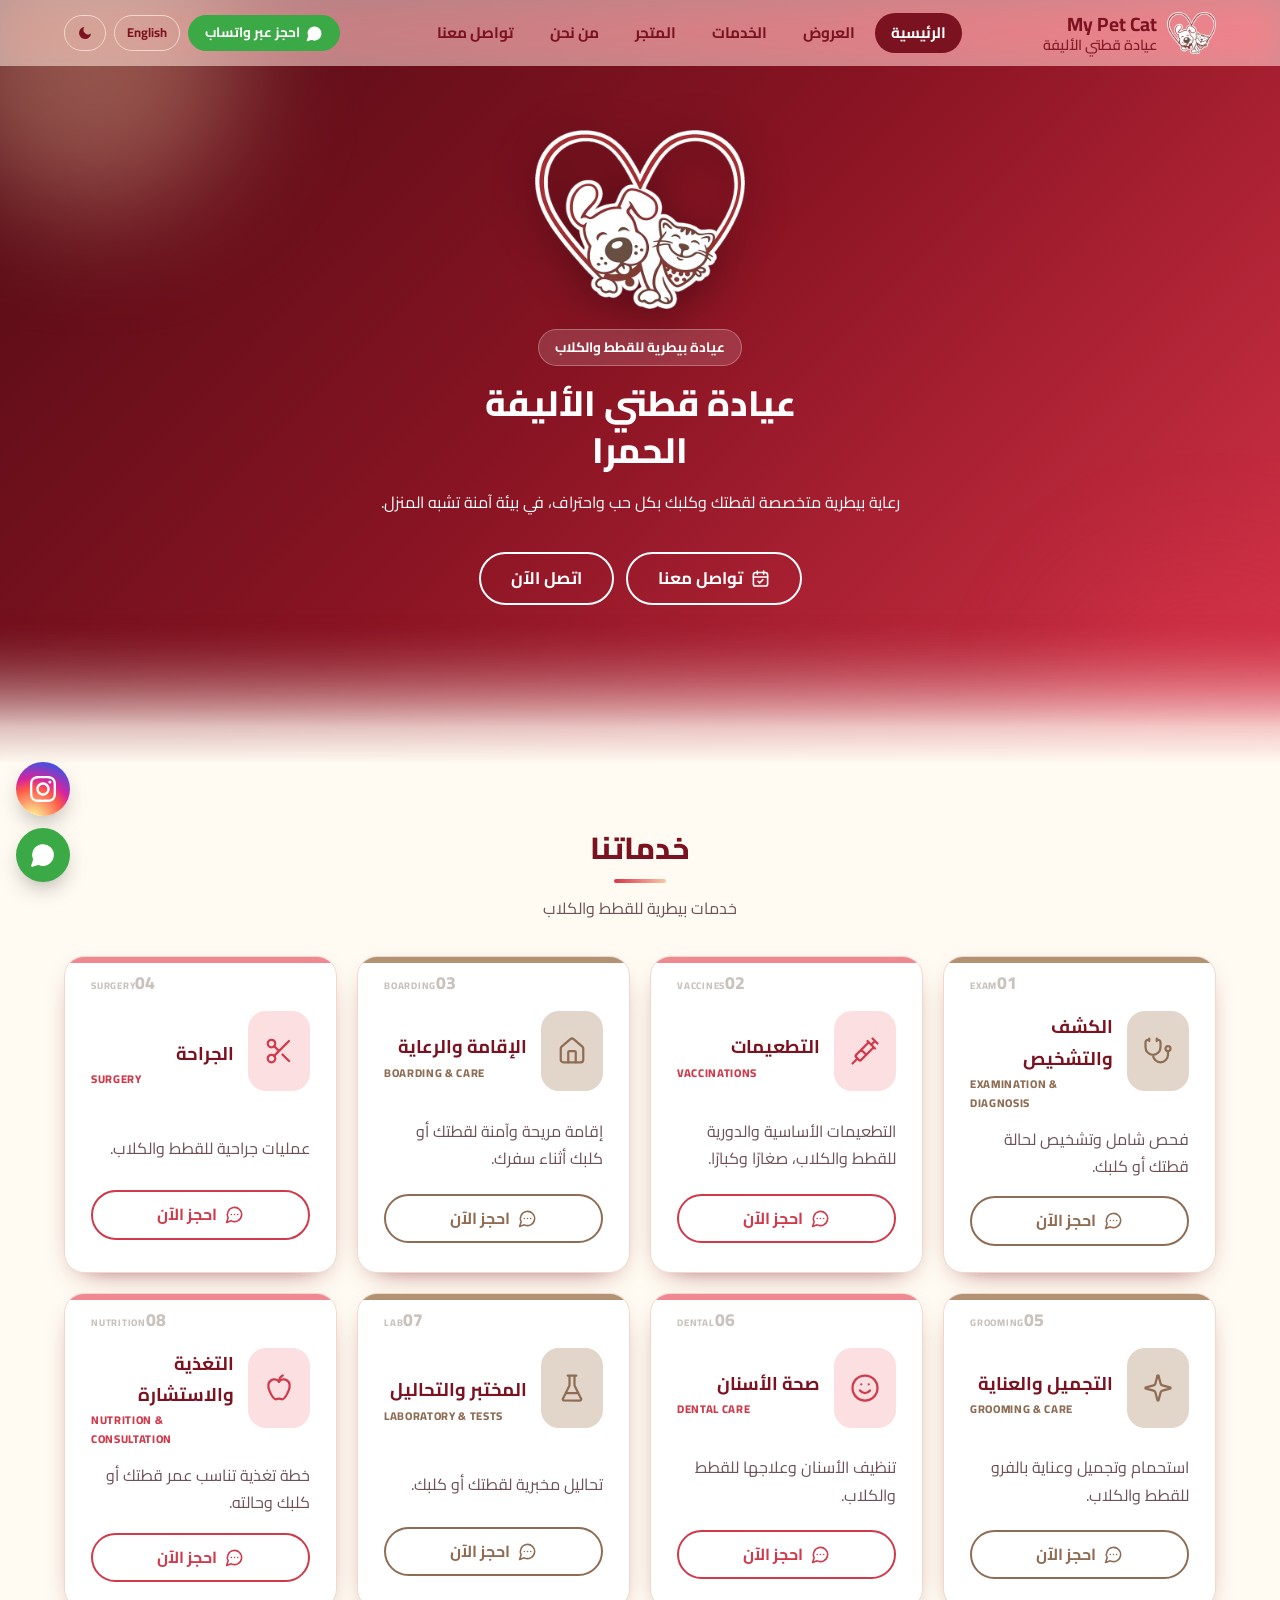
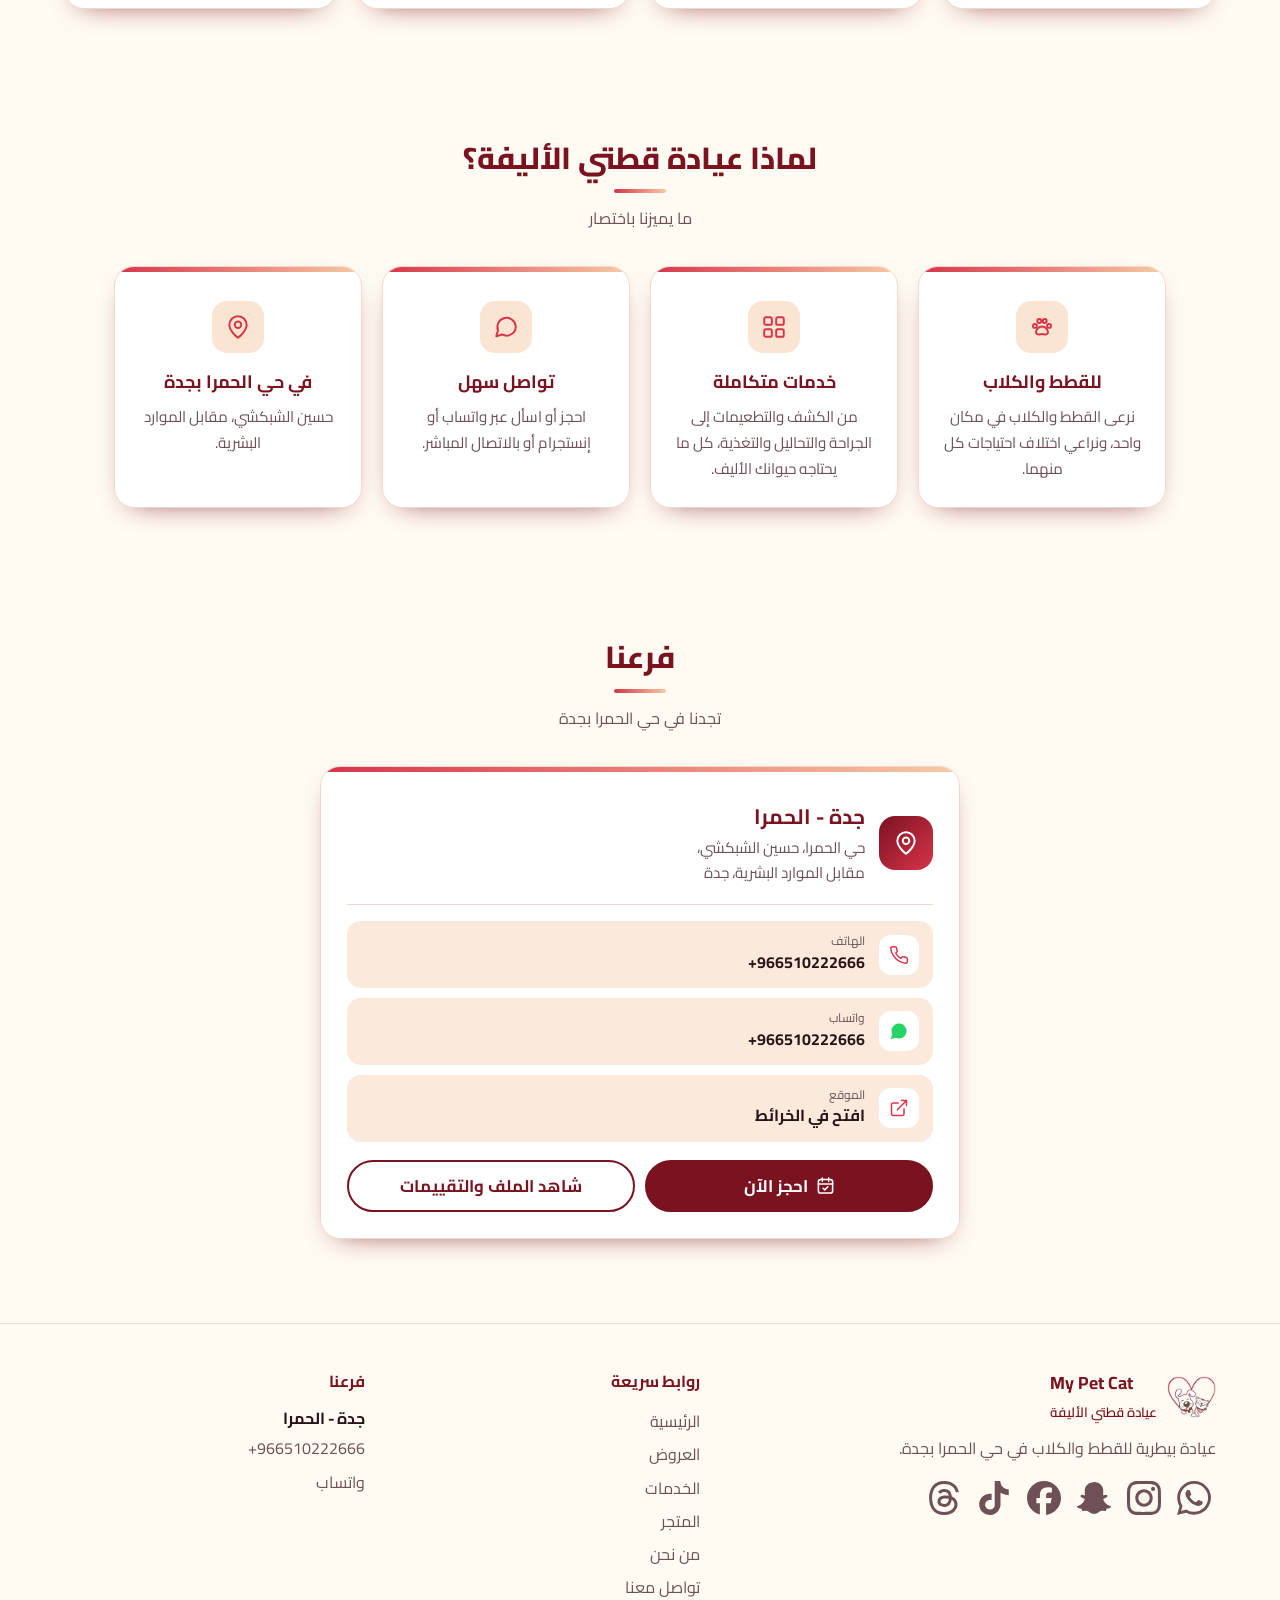
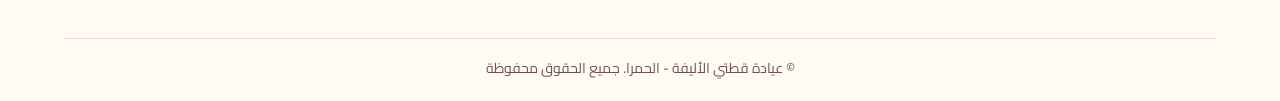
==== commit 8a97a21c: "Update index.html" ====
--- a/index.html
+++ b/index.html
@@ -23,7 +23,7 @@
 </script>
 <script>document.documentElement.classList.add("js");try{var _t=localStorage.getItem('theme');if(_t)document.documentElement.setAttribute('data-theme',_t)}catch(e){}</script>
 </head>
-<body data-page="index"><svg width="0" height="0" style="position:absolute" aria-hidden="true"><defs><radialGradient id="igg" cx=".3" cy="1.07" r="1.15"><stop offset="0" stop-color="#fdf497"/><stop offset=".05" stop-color="#fdf497"/><stop offset=".45" stop-color="#fd5949"/><stop offset=".6" stop-color="#d6249f"/><stop offset=".9" stop-color="#285AEB"/></radialGradient></defs></svg><header><a class="brand" href="./"><img src="logo.svg" alt="" width="46" height="39"><div><span data-i18n="brand">My Pet Cat</span><small data-i18n="branch">عيادة قطتي الأليفة</small></div></a><nav id="nav" aria-label="main"><a href="./" class="on" aria-current="page" data-i18n="nHome">الرئيسية</a><a href="offers.html" data-i18n="nOffers">العروض</a><a href="services.html" data-i18n="nServices">الخدمات</a><a href="shop.html" data-i18n="nShop">المتجر</a><a href="about.html" data-i18n="nAbout">من نحن</a><a href="contact.html" data-i18n="nContact">تواصل معنا</a></nav><div class="tools"><a class="hwa wa" href="https://api.whatsapp.com/send?phone=966510222666&text=%D8%A7%D9%84%D8%B3%D9%84%D8%A7%D9%85%20%D8%B9%D9%84%D9%8A%D9%83%D9%85%D8%8C%20%D8%AD%D8%A7%D8%A8%D8%A8%20%D8%A3%D8%AD%D8%AC%D8%B2%20%D9%85%D9%88%D8%B9%D8%AF%20%D9%84%D9%82%D8%B7%D8%AA%D9%8A%20%D9%81%D9%8A%20%D8%B9%D9%8A%D8%A7%D8%AF%D8%A9%20%D9%82%D8%B7%D8%AA%D9%8A%20%D8%A7%D9%84%D8%A3%D9%84%D9%8A%D9%81%D8%A9" target="_blank" rel="noopener"><svg viewBox="0 0 24 24" fill="none" stroke="currentColor" stroke-width="2" stroke-linecap="round" stroke-linejoin="round"><path d="M7.9 20A9 9 0 1 0 4 16.1L2 22z"/><path d="M8 12h.01M12 12h.01M16 12h.01"/></svg><span data-i18n="hdrWa">احجز عبر واتساب</span></a><button id="langBtn" type="button" data-i18n-aria="langAria" aria-label="Switch to English">English</button><button id="themeBtn" type="button" data-i18n-aria="themeAria" aria-label="تبديل الوضع الليلي والنهاري"><svg class="i-moon" viewBox="0 0 24 24"><path d="M21 12.8A9 9 0 1 1 11.2 3a7 7 0 0 0 9.8 9.8z"/></svg><svg class="i-sun" viewBox="0 0 24 24"><circle cx="12" cy="12" r="4.5"/><path d="M12 1.5v3M12 19.5v3M1.5 12h3M19.5 12h3M4.6 4.6l2.1 2.1M17.3 17.3l2.1 2.1M4.6 19.4l2.1-2.1M17.3 6.7l2.1-2.1" stroke="currentColor" stroke-width="2" stroke-linecap="round"/></svg></button><button id="navBtn" type="button" class="navbtn" aria-expanded="false" aria-controls="nav" data-i18n-aria="menuBtn" aria-label="القائمة"><svg viewBox="0 0 24 24" fill="none" stroke="currentColor" stroke-width="2" stroke-linecap="round" stroke-linejoin="round"><path d="M4 6h16M4 12h16M4 18h16"/></svg></button></div></header><main><div class="hero"><div class="blobs"></div><img class="hlogo" src="logo.svg" alt="شعار العيادة" width="250" height="212"><span class="badge" data-i18n="badge">عيادة بيطرية للقطط والكلاب</span><h1 data-i18n-html="h1">عيادة قطتي الأليفة<br>الحمرا</h1><p data-i18n="heroP">رعاية بيطرية متخصصة لقطتك وكلبك بكل حب واحتراف، في بيئة آمنة تشبه المنزل.</p><span class="bookwrap"><button type="button" class="book" aria-haspopup="menu" aria-expanded="false" aria-controls="mh"><svg viewBox="0 0 24 24" fill="none" stroke="currentColor" stroke-width="2" stroke-linecap="round" stroke-linejoin="round"><rect x="3" y="4.5" width="18" height="17" rx="3"/><path d="M8 2.5v4M16 2.5v4M3 10h18M9 15.5l2 2 4-4"/></svg><span data-i18n="contactUs">تواصل معنا</span></button><div class="menu" id="mh" role="menu" data-i18n-aria="menuAria" aria-label="اختر طريقة الحجز"><div class="mt" data-i18n="bookT">اختر طريقة الحجز</div><a class="wa" role="menuitem" href="https://api.whatsapp.com/send?phone=966510222666&text=%D8%A7%D9%84%D8%B3%D9%84%D8%A7%D9%85%20%D8%B9%D9%84%D9%8A%D9%83%D9%85%D8%8C%20%D8%AD%D8%A7%D8%A8%D8%A8%20%D8%A3%D8%AD%D8%AC%D8%B2%20%D9%85%D9%88%D8%B9%D8%AF%20%D9%84%D9%82%D8%B7%D8%AA%D9%8A%20%D9%81%D9%8A%20%D8%B9%D9%8A%D8%A7%D8%AF%D8%A9%20%D9%82%D8%B7%D8%AA%D9%8A%20%D8%A7%D9%84%D8%A3%D9%84%D9%8A%D9%81%D8%A9" target="_blank" rel="noopener"><i class="mi w"><svg viewBox="0 0 24 24" fill="currentColor"><path d="M17.472 14.382c-.297-.149-1.758-.867-2.03-.967-.273-.099-.471-.148-.67.15-.197.297-.767.966-.94 1.164-.173.199-.347.223-.644.075-.297-.15-1.255-.463-2.39-1.475-.883-.788-1.48-1.761-1.653-2.059-.173-.297-.018-.458.13-.606.134-.133.298-.347.446-.52.149-.174.198-.298.298-.497.099-.198.05-.371-.025-.52-.075-.149-.669-1.612-.916-2.207-.242-.579-.487-.5-.669-.51-.173-.008-.371-.01-.57-.01-.198 0-.52.074-.792.372-.272.297-1.04 1.016-1.04 2.479 0 1.462 1.065 2.875 1.213 3.074.149.198 2.096 3.2 5.077 4.487.709.306 1.262.489 1.694.625.712.227 1.36.195 1.871.118.571-.085 1.758-.719 2.006-1.413.248-.694.248-1.289.173-1.413-.074-.124-.272-.198-.57-.347m-5.421 7.403h-.004a9.87 9.87 0 01-5.031-1.378l-.361-.214-3.741.982.998-3.648-.235-.374a9.86 9.86 0 01-1.51-5.26c.001-5.45 4.436-9.884 9.888-9.884 2.64 0 5.122 1.03 6.988 2.898a9.825 9.825 0 012.893 6.994c-.003 5.45-4.437 9.884-9.885 9.884m8.413-18.297A11.815 11.815 0 0012.05 0C5.495 0 .16 5.335.157 11.892c0 2.096.547 4.142 1.588 5.945L.057 24l6.305-1.654a11.882 11.882 0 005.683 1.448h.005c6.554 0 11.89-5.335 11.893-11.893a11.821 11.821 0 00-3.48-8.413Z"/></svg></i><span data-i18n="mWa">واتساب</span></a><a role="menuitem" data-social="Instagram" href="https://ig.me/m/my_pet_cat1" target="_blank" rel="noopener"><i class="mi g"><svg viewBox="0 0 24 24" fill="currentColor"><path d="M7.0301.084c-1.2768.0602-2.1487.264-2.911.5634-.7888.3075-1.4575.72-2.1228 1.3877-.6652.6677-1.075 1.3368-1.3802 2.127-.2954.7638-.4956 1.6365-.552 2.914-.0564 1.2775-.0689 1.6882-.0626 4.947.0062 3.2586.0206 3.6671.0825 4.9473.061 1.2765.264 2.1482.5635 2.9107.308.7889.72 1.4573 1.388 2.1228.6679.6655 1.3365 1.0743 2.1285 1.38.7632.295 1.6361.4961 2.9134.552 1.2773.056 1.6884.069 4.9462.0627 3.2578-.0062 3.668-.0207 4.9478-.0814 1.28-.0607 2.147-.2652 2.9098-.5633.7889-.3086 1.4578-.72 2.1228-1.3881.665-.6682 1.0745-1.3378 1.3795-2.1284.2957-.7632.4966-1.636.552-2.9124.056-1.2809.0692-1.6898.063-4.948-.0063-3.2583-.021-3.6668-.0817-4.9465-.0607-1.2797-.264-2.1487-.5633-2.9117-.3084-.7889-.72-1.4568-1.3876-2.1228C21.2982 1.33 20.628.9208 19.8378.6165 19.074.321 18.2017.1197 16.9244.0645 15.6471.0093 15.236-.005 11.977.0014 8.718.0076 8.31.0215 7.0301.0839m.1402 21.6932c-1.17-.0509-1.8053-.2453-2.2287-.408-.5606-.216-.96-.4771-1.3819-.895-.422-.4178-.6811-.8186-.9-1.378-.1644-.4234-.3624-1.058-.4171-2.228-.0595-1.2645-.072-1.6442-.079-4.848-.007-3.2037.0053-3.583.0607-4.848.05-1.169.2456-1.805.408-2.2282.216-.5613.4762-.96.895-1.3816.4188-.4217.8184-.6814 1.3783-.9003.423-.1651 1.0575-.3614 2.227-.4171 1.2655-.06 1.6447-.072 4.848-.079 3.2033-.007 3.5835.005 4.8495.0608 1.169.0508 1.8053.2445 2.228.408.5608.216.96.4754 1.3816.895.4217.4194.6816.8176.9005 1.3787.1653.4217.3617 1.056.4169 2.2263.0602 1.2655.0739 1.645.0796 4.848.0058 3.203-.0055 3.5834-.061 4.848-.051 1.17-.245 1.8055-.408 2.2294-.216.5604-.4763.96-.8954 1.3814-.419.4215-.8181.6811-1.3783.9-.4224.1649-1.0577.3617-2.2262.4174-1.2656.0595-1.6448.072-4.8493.079-3.2045.007-3.5825-.006-4.848-.0608M16.953 5.5864A1.44 1.44 0 1 0 18.39 4.144a1.44 1.44 0 0 0-1.437 1.4424M5.8385 12.012c.0067 3.4032 2.7706 6.1557 6.173 6.1493 3.4026-.0065 6.157-2.7701 6.1506-6.1733-.0065-3.4032-2.771-6.1565-6.174-6.1498-3.403.0067-6.156 2.771-6.1496 6.1738M8 12.0077a4 4 0 1 1 4.008 3.9921A3.9996 3.9996 0 0 1 8 12.0077"/></svg></i><span data-i18n="mIg">إنستجرام</span></a></div></span><a class="btn call" href="tel:+966510222666" data-i18n="call">اتصل الآن</a></div><section class="wrap" id="offers" hidden><div class="shead rv"><h2 data-i18n="offT">العروض الحالية</h2><p class="sub" data-i18n="offS">عروضنا الجديدة تظهر هنا.</p></div><div class="offers" id="offersList"></div></section><section class="wrap svc" id="services"><div class="shead rv"><h2 data-i18n="svcT">خدماتنا</h2><p class="sub" data-i18n="svcS">خدمات بيطرية للقطط والكلاب</p></div><div class="grid svcgrid"><div class="card"><i class="ic"><svg viewBox="0 0 24 24" fill="none" stroke="currentColor" stroke-width="1.8" stroke-linecap="round" stroke-linejoin="round"><path d="M11 2v2M5 2v2M5 3H4a2 2 0 0 0-2 2v4a6 6 0 0 0 12 0V5a2 2 0 0 0-2-2h-1M8 15a6 6 0 0 0 12 0v-3"/><circle cx="20" cy="10" r="2"/></svg></i><em class="cnum"><small>EXAM</small>01</em><b data-i18n="s1t">الكشف والتشخيص</b><em class="clab" data-i18n="s1l">EXAMINATION & DIAGNOSIS</em><span class="cdesc" data-i18n="s1d">فحص شامل وتشخيص لحالة قطتك أو كلبك.</span><div class="cardbtn"><a class="book wa" data-wat="أود حجز موعد كشف وتشخيص" href="https://api.whatsapp.com/send?phone=966510222666&text=%D8%A3%D9%88%D8%AF%20%D8%AD%D8%AC%D8%B2%20%D9%85%D9%88%D8%B9%D8%AF%20%D9%83%D8%B4%D9%81%20%D9%88%D8%AA%D8%B4%D8%AE%D9%8A%D8%B5" target="_blank" rel="noopener"><svg viewBox="0 0 24 24" fill="none" stroke="currentColor" stroke-width="2" stroke-linecap="round" stroke-linejoin="round"><path d="M7.9 20A9 9 0 1 0 4 16.1L2 22z"/><path d="M8 12h.01M12 12h.01M16 12h.01"/></svg><span data-i18n="book">احجز الآن</span></a></div></div><div class="card"><i class="ic"><svg viewBox="0 0 24 24" fill="none" stroke="currentColor" stroke-width="1.8" stroke-linecap="round" stroke-linejoin="round"><path d="m18 2 4 4M17 7l3-3M19 9 8.7 19.3a1 1 0 0 1-1.4 0L4.7 16.7a1 1 0 0 1 0-1.4L15 5M9 11l4 4M5 19l-3 3M14 4l6 6"/></svg></i><em class="cnum"><small>VACCINES</small>02</em><b data-i18n="s2t">التطعيمات</b><em class="clab" data-i18n="s2l">VACCINATIONS</em><span class="cdesc" data-i18n="s2d">التطعيمات الأساسية والدورية للقطط والكلاب، صغارًا وكبارًا.</span><div class="cardbtn"><a class="book wa" data-wat="أود حجز موعد تطعيمات" href="https://api.whatsapp.com/send?phone=966510222666&text=%D8%A3%D9%88%D8%AF%20%D8%AD%D8%AC%D8%B2%20%D9%85%D9%88%D8%B9%D8%AF%20%D8%AA%D8%B7%D8%B9%D9%8A%D9%85%D8%A7%D8%AA" target="_blank" rel="noopener"><svg viewBox="0 0 24 24" fill="none" stroke="currentColor" stroke-width="2" stroke-linecap="round" stroke-linejoin="round"><path d="M7.9 20A9 9 0 1 0 4 16.1L2 22z"/><path d="M8 12h.01M12 12h.01M16 12h.01"/></svg><span data-i18n="book">احجز الآن</span></a></div></div><div class="card"><i class="ic"><svg viewBox="0 0 24 24" fill="none" stroke="currentColor" stroke-width="1.8" stroke-linecap="round" stroke-linejoin="round"><path d="M15 21v-8a1 1 0 0 0-1-1h-4a1 1 0 0 0-1 1v8"/><path d="M3 10a2 2 0 0 1 .709-1.528l7-6a2 2 0 0 1 2.582 0l7 6A2 2 0 0 1 21 10v9a2 2 0 0 1-2 2H5a2 2 0 0 1-2-2z"/></svg></i><em class="cnum"><small>BOARDING</small>03</em><b data-i18n="s3t">الإقامة والرعاية</b><em class="clab" data-i18n="s3l">BOARDING & CARE</em><span class="cdesc" data-i18n="s3d">إقامة مريحة وآمنة لقطتك أو كلبك أثناء سفرك.</span><div class="cardbtn"><a class="book wa" data-wat="أود حجز موعد إقامة ورعاية" href="https://api.whatsapp.com/send?phone=966510222666&text=%D8%A3%D9%88%D8%AF%20%D8%AD%D8%AC%D8%B2%20%D9%85%D9%88%D8%B9%D8%AF%20%D8%A5%D9%82%D8%A7%D9%85%D8%A9%20%D9%88%D8%B1%D8%B9%D8%A7%D9%8A%D8%A9" target="_blank" rel="noopener"><svg viewBox="0 0 24 24" fill="none" stroke="currentColor" stroke-width="2" stroke-linecap="round" stroke-linejoin="round"><path d="M7.9 20A9 9 0 1 0 4 16.1L2 22z"/><path d="M8 12h.01M12 12h.01M16 12h.01"/></svg><span data-i18n="book">احجز الآن</span></a></div></div><div class="card"><i class="ic"><svg viewBox="0 0 24 24" fill="none" stroke="currentColor" stroke-width="1.8" stroke-linecap="round" stroke-linejoin="round"><circle cx="6" cy="6" r="3"/><path d="M8.12 8.12 12 12M20 4 8.12 15.88"/><circle cx="6" cy="18" r="3"/><path d="M14.8 14.8 20 20"/></svg></i><em class="cnum"><small>SURGERY</small>04</em><b data-i18n="s4t">الجراحة</b><em class="clab" data-i18n="s4l">SURGERY</em><span class="cdesc" data-i18n="s4d">عمليات جراحية للقطط والكلاب.</span><div class="cardbtn"><a class="book wa" data-wat="أود حجز موعد جراحة" href="https://api.whatsapp.com/send?phone=966510222666&text=%D8%A3%D9%88%D8%AF%20%D8%AD%D8%AC%D8%B2%20%D9%85%D9%88%D8%B9%D8%AF%20%D8%AC%D8%B1%D8%A7%D8%AD%D8%A9" target="_blank" rel="noopener"><svg viewBox="0 0 24 24" fill="none" stroke="currentColor" stroke-width="2" stroke-linecap="round" stroke-linejoin="round"><path d="M7.9 20A9 9 0 1 0 4 16.1L2 22z"/><path d="M8 12h.01M12 12h.01M16 12h.01"/></svg><span data-i18n="book">احجز الآن</span></a></div></div><div class="card"><i class="ic"><svg viewBox="0 0 24 24" fill="none" stroke="currentColor" stroke-width="1.8" stroke-linecap="round" stroke-linejoin="round"><path d="M9.9 15.5A2 2 0 0 0 8.5 14.1l-6.1-1.6a.5.5 0 0 1 0-1L8.5 9.9A2 2 0 0 0 9.9 8.5l1.6-6.1a.5.5 0 0 1 1 0l1.6 6.1a2 2 0 0 0 1.4 1.4l6.1 1.6a.5.5 0 0 1 0 1l-6.1 1.6a2 2 0 0 0-1.4 1.4l-1.6 6.1a.5.5 0 0 1-1 0z"/></svg></i><em class="cnum"><small>GROOMING</small>05</em><b data-i18n="s5t">التجميل والعناية</b><em class="clab" data-i18n="s5l">GROOMING & CARE</em><span class="cdesc" data-i18n="s5d">استحمام وتجميل وعناية بالفرو للقطط والكلاب.</span><div class="cardbtn"><a class="book wa" data-wat="أود حجز موعد تجميل وعناية" href="https://api.whatsapp.com/send?phone=966510222666&text=%D8%A3%D9%88%D8%AF%20%D8%AD%D8%AC%D8%B2%20%D9%85%D9%88%D8%B9%D8%AF%20%D8%AA%D8%AC%D9%85%D9%8A%D9%84%20%D9%88%D8%B9%D9%86%D8%A7%D9%8A%D8%A9" target="_blank" rel="noopener"><svg viewBox="0 0 24 24" fill="none" stroke="currentColor" stroke-width="2" stroke-linecap="round" stroke-linejoin="round"><path d="M7.9 20A9 9 0 1 0 4 16.1L2 22z"/><path d="M8 12h.01M12 12h.01M16 12h.01"/></svg><span data-i18n="book">احجز الآن</span></a></div></div><div class="card"><i class="ic"><svg viewBox="0 0 24 24" fill="none" stroke="currentColor" stroke-width="1.8" stroke-linecap="round" stroke-linejoin="round"><circle cx="12" cy="12" r="10"/><path d="M8 14s1.5 2 4 2 4-2 4-2M9 9h.01M15 9h.01"/></svg></i><em class="cnum"><small>DENTAL</small>06</em><b data-i18n="s6t">صحة الأسنان</b><em class="clab" data-i18n="s6l">DENTAL CARE</em><span class="cdesc" data-i18n="s6d">تنظيف الأسنان وعلاجها للقطط والكلاب.</span><div class="cardbtn"><a class="book wa" data-wat="أود حجز موعد صحة الأسنان" href="https://api.whatsapp.com/send?phone=966510222666&text=%D8%A3%D9%88%D8%AF%20%D8%AD%D8%AC%D8%B2%20%D9%85%D9%88%D8%B9%D8%AF%20%D8%B5%D8%AD%D8%A9%20%D8%A7%D9%84%D8%A3%D8%B3%D9%86%D8%A7%D9%86" target="_blank" rel="noopener"><svg viewBox="0 0 24 24" fill="none" stroke="currentColor" stroke-width="2" stroke-linecap="round" stroke-linejoin="round"><path d="M7.9 20A9 9 0 1 0 4 16.1L2 22z"/><path d="M8 12h.01M12 12h.01M16 12h.01"/></svg><span data-i18n="book">احجز الآن</span></a></div></div><div class="card"><i class="ic"><svg viewBox="0 0 24 24" fill="none" stroke="currentColor" stroke-width="1.8" stroke-linecap="round" stroke-linejoin="round"><path d="M10 2v7.527a2 2 0 0 1-.211.896L4.72 20.55a1 1 0 0 0 .9 1.45h12.76a1 1 0 0 0 .9-1.45l-5.069-10.127A2 2 0 0 1 14 9.527V2M8.5 2h7M7 16h10"/></svg></i><em class="cnum"><small>LAB</small>07</em><b data-i18n="s7t">المختبر والتحاليل</b><em class="clab" data-i18n="s7l">LABORATORY & TESTS</em><span class="cdesc" data-i18n="s7d">تحاليل مخبرية لقطتك أو كلبك.</span><div class="cardbtn"><a class="book wa" data-wat="أود حجز موعد مختبر وتحاليل" href="https://api.whatsapp.com/send?phone=966510222666&text=%D8%A3%D9%88%D8%AF%20%D8%AD%D8%AC%D8%B2%20%D9%85%D9%88%D8%B9%D8%AF%20%D9%85%D8%AE%D8%AA%D8%A8%D8%B1%20%D9%88%D8%AA%D8%AD%D8%A7%D9%84%D9%8A%D9%84" target="_blank" rel="noopener"><svg viewBox="0 0 24 24" fill="none" stroke="currentColor" stroke-width="2" stroke-linecap="round" stroke-linejoin="round"><path d="M7.9 20A9 9 0 1 0 4 16.1L2 22z"/><path d="M8 12h.01M12 12h.01M16 12h.01"/></svg><span data-i18n="book">احجز الآن</span></a></div></div><div class="card"><i class="ic"><svg viewBox="0 0 24 24" fill="none" stroke="currentColor" stroke-width="1.8" stroke-linecap="round" stroke-linejoin="round"><path d="M12 7c-1.5-2-4.5-2.5-6.5-1C3.3 7.600 3 11 4.500 14.500 5.800 17.600 7.500 21 9.500 21c1 0 1.500-.600 2.500-.600s1.500.600 2.500.600c2 0 3.700-3.400 5-6.500 1.500-3.500 1.200-6.900-1-8.500-2-1.500-5-1-6.500 1z"/><path d="M12 7c0-2 1-4 3-5"/></svg></i><em class="cnum"><small>NUTRITION</small>08</em><b data-i18n="s8t">التغذية والاستشارة</b><em class="clab" data-i18n="s8l">NUTRITION & CONSULTATION</em><span class="cdesc" data-i18n="s8d">خطة تغذية تناسب عمر قطتك أو كلبك وحالته.</span><div class="cardbtn"><a class="book wa" data-wat="أود حجز موعد تغذية واستشارة" href="https://api.whatsapp.com/send?phone=966510222666&text=%D8%A3%D9%88%D8%AF%20%D8%AD%D8%AC%D8%B2%20%D9%85%D9%88%D8%B9%D8%AF%20%D8%AA%D8%BA%D8%B0%D9%8A%D8%A9%20%D9%88%D8%A7%D8%B3%D8%AA%D8%B4%D8%A7%D8%B1%D8%A9" target="_blank" rel="noopener"><svg viewBox="0 0 24 24" fill="none" stroke="currentColor" stroke-width="2" stroke-linecap="round" stroke-linejoin="round"><path d="M7.9 20A9 9 0 1 0 4 16.1L2 22z"/><path d="M8 12h.01M12 12h.01M16 12h.01"/></svg><span data-i18n="book">احجز الآن</span></a></div></div></div></section><section class="wrap" id="why"><div class="shead rv"><h2 data-i18n="whyT">لماذا عيادة قطتي الأليفة؟</h2><p class="sub" data-i18n="whyS">ما يميزنا باختصار</p></div><div class="grid fgrid4"><div class="fcard rv"><i class="fico"><svg viewBox="0 0 24 24" fill="none" stroke="currentColor" stroke-width="1.8" stroke-linecap="round" stroke-linejoin="round"><circle cx="5.5" cy="11" r="1.8"/><circle cx="9.5" cy="6.5" r="1.8"/><circle cx="14.5" cy="6.5" r="1.8"/><circle cx="18.5" cy="11" r="1.8"/><path d="M12 11.5c-3 0-5.5 3-5.5 5.2 0 1.7 1.4 2.3 2.8 2.3 1 0 1.8-.5 2.7-.5s1.7.5 2.7.5c1.4 0 2.8-.6 2.8-2.3 0-2.2-2.5-5.2-5.5-5.2z"/></svg></i><h3 data-i18n="w1t">للقطط والكلاب</h3><p data-i18n="w1d">نرعى القطط والكلاب في مكان واحد، ونراعي اختلاف احتياجات كل منهما.</p></div><div class="fcard rv"><i class="fico"><svg viewBox="0 0 24 24" fill="none" stroke="currentColor" stroke-width="1.8" stroke-linecap="round" stroke-linejoin="round"><rect x="3" y="3" width="7" height="7" rx="1.5"/><rect x="14" y="3" width="7" height="7" rx="1.5"/><rect x="3" y="14" width="7" height="7" rx="1.5"/><rect x="14" y="14" width="7" height="7" rx="1.5"/></svg></i><h3 data-i18n="w2t">خدمات متكاملة</h3><p data-i18n="w2d">من الكشف والتطعيمات إلى الجراحة والتحاليل والتغذية، كل ما يحتاجه حيوانك الأليف.</p></div><div class="fcard rv"><i class="fico"><svg viewBox="0 0 24 24" fill="none" stroke="currentColor" stroke-width="1.8" stroke-linecap="round" stroke-linejoin="round"><path d="M21 11.5a8.4 8.4 0 0 1-12.4 7.4L3 20.5l1.6-5.4A8.5 8.5 0 1 1 21 11.5z"/></svg></i><h3 data-i18n="w3t">تواصل سهل</h3><p data-i18n="w3d">احجز أو اسأل عبر واتساب أو إنستجرام أو بالاتصال المباشر.</p></div><div class="fcard rv"><i class="fico"><svg viewBox="0 0 24 24" fill="none" stroke="currentColor" stroke-width="1.8" stroke-linecap="round" stroke-linejoin="round"><path d="M20 10c0 6-8 12-8 12S4 16 4 10a8 8 0 0 1 16 0z"/><circle cx="12" cy="10" r="3"/></svg></i><h3 data-i18n="w4t">في حي الحمرا بجدة</h3><p data-i18n="w4d">حسين الشبكشي، مقابل الموارد البشرية.</p></div></div></section><section class="wrap" id="branch"><div class="shead rv"><h2 data-i18n="brT">فرعنا</h2><p class="sub" data-i18n="brS">تجدنا في حي الحمرا بجدة</p></div><div class="one"><div class="bcard rv"><div class="bhead"><i class="bico"><svg viewBox="0 0 24 24" fill="none" stroke="currentColor" stroke-width="1.8" stroke-linecap="round" stroke-linejoin="round"><path d="M20 10c0 6-8 12-8 12S4 16 4 10a8 8 0 0 1 16 0z"/><circle cx="12" cy="10" r="3"/></svg></i><div><h3 data-i18n="brName">جدة - الحمرا</h3><p data-i18n-html="brAddr">حي الحمرا، حسين الشبكشي،<br>مقابل الموارد البشرية، جدة</p></div></div><div class="rows"><a class="row" href="tel:+966510222666"><i class="rico"><svg viewBox="0 0 24 24" fill="none" stroke="currentColor" stroke-width="1.8" stroke-linecap="round" stroke-linejoin="round"><path d="M22 16.9v3a2 2 0 0 1-2.2 2 19.8 19.8 0 0 1-8.6-3.1 19.5 19.5 0 0 1-6-6A19.8 19.8 0 0 1 2.1 4.2 2 2 0 0 1 4.1 2h3a2 2 0 0 1 2 1.7c.1 1 .4 1.9.7 2.8a2 2 0 0 1-.5 2.1L8.1 9.9a16 16 0 0 0 6 6l1.3-1.3a2 2 0 0 1 2.1-.4c.9.3 1.8.6 2.8.7a2 2 0 0 1 1.7 2z"/></svg></i><span><small data-i18n="phoneL">الهاتف</small><b class="ltr">+966510222666</b></span></a><a class="row wa" href="https://api.whatsapp.com/send?phone=966510222666&text=%D8%A7%D9%84%D8%B3%D9%84%D8%A7%D9%85%20%D8%B9%D9%84%D9%8A%D9%83%D9%85%D8%8C%20%D8%AD%D8%A7%D8%A8%D8%A8%20%D8%A3%D8%AD%D8%AC%D8%B2%20%D9%85%D9%88%D8%B9%D8%AF%20%D9%84%D9%82%D8%B7%D8%AA%D9%8A%20%D9%81%D9%8A%20%D8%B9%D9%8A%D8%A7%D8%AF%D8%A9%20%D9%82%D8%B7%D8%AA%D9%8A%20%D8%A7%D9%84%D8%A3%D9%84%D9%8A%D9%81%D8%A9" target="_blank" rel="noopener"><i class="rico g"><svg viewBox="0 0 24 24" fill="none" stroke="currentColor" stroke-width="2" stroke-linecap="round" stroke-linejoin="round"><path d="M7.9 20A9 9 0 1 0 4 16.1L2 22z"/><path d="M8 12h.01M12 12h.01M16 12h.01"/></svg></i><span><small data-i18n="waL">واتساب</small><b class="ltr">+966510222666</b></span></a><a class="row" href="https://www.google.com/maps/dir//%D8%B9%D9%8A%D8%A7%D8%AF%D8%A9+%D9%82%D8%B7%D8%AA%D9%8A+%D8%A7%D9%84%D8%A7%D9%84%D9%8A%D9%81%D8%A9+%D8%A7%D9%84%D8%A8%D9%8A%D8%B7%D8%B1%D9%8A%D8%A9-+MY+PET+CAT+CLINIC%D8%8C+%D8%AD%D8%B3%D9%8A%D9%86+%D8%A7%D9%84%D8%B4%D8%A8%D9%83%D8%B4%D9%8A+%D9%85%D9%82%D8%A7%D8%A8%D9%84+%D8%A7%D9%84%D9%85%D9%88%D8%A7%D8%B1%D8%AF+%D8%A7%D9%84%D8%A8%D8%B4%D8%B1%D9%8A%D8%A9%D8%8C+%D8%AC%D8%AF%D8%A9+%D8%A7%D9%84%D9%85%D9%85%D9%84%D9%83%D8%A9+%D8%A7%D9%84%D8%B9%D8%B1%D8%A8%D9%8A%D8%A9+%D8%A7%D9%84%D8%B3%D8%B9%D9%88%D8%AF%D9%8A%D8%A9%E2%80%AD/@21.5301666,39.1715927,17z/data=!4m16!1m7!3m6!1s0x15c3cfbbed531329:0x65e9e73c35ac6661!2z2LnZitin2K_YqSDZgti32KrZiiDYp9mE2KfZhNmK2YHYqSDYp9mE2KjZiti32LHZitipLSBNWSBQRVQgQ0FUIENMSU5JQw!8m2!3d21.5300418!4d39.1723598!16s%2Fg%2F11y3ybr08f!4m7!1m0!1m5!1m1!1s0x15c3cfbbed531329:0x65e9e73c35ac6661!2m2!1d39.1723598!2d21.5300418?entry=ttu&amp;g_ep=EgoyMDI2MTEyMy4wIKXMDSoASAFQAw%3D%3D" target="_blank" rel="noopener"><i class="rico"><svg viewBox="0 0 24 24" fill="none" stroke="currentColor" stroke-width="1.8" stroke-linecap="round" stroke-linejoin="round"><path d="M15 3h6v6M10 14 21 3M18 13v6a2 2 0 0 1-2 2H5a2 2 0 0 1-2-2V8a2 2 0 0 1 2-2h6"/></svg></i><span><small data-i18n="locL">الموقع</small><b data-i18n="openMap">افتح في الخرائط</b></span></a></div><div class="bact"><span class="bookwrap"><button type="button" class="book bbook" aria-haspopup="menu" aria-expanded="false" aria-controls="mc"><svg viewBox="0 0 24 24" fill="none" stroke="currentColor" stroke-width="2" stroke-linecap="round" stroke-linejoin="round"><rect x="3" y="4.5" width="18" height="17" rx="3"/><path d="M8 2.5v4M16 2.5v4M3 10h18M9 15.5l2 2 4-4"/></svg><span data-i18n="book">احجز الآن</span></button><div class="menu" id="mc" role="menu" data-i18n-aria="menuAria" aria-label="اختر طريقة الحجز"><div class="mt" data-i18n="bookT">اختر طريقة الحجز</div><a class="wa" role="menuitem" href="https://api.whatsapp.com/send?phone=966510222666&text=%D8%A7%D9%84%D8%B3%D9%84%D8%A7%D9%85%20%D8%B9%D9%84%D9%8A%D9%83%D9%85%D8%8C%20%D8%AD%D8%A7%D8%A8%D8%A8%20%D8%A3%D8%AD%D8%AC%D8%B2%20%D9%85%D9%88%D8%B9%D8%AF%20%D9%84%D9%82%D8%B7%D8%AA%D9%8A%20%D9%81%D9%8A%20%D8%B9%D9%8A%D8%A7%D8%AF%D8%A9%20%D9%82%D8%B7%D8%AA%D9%8A%20%D8%A7%D9%84%D8%A3%D9%84%D9%8A%D9%81%D8%A9" target="_blank" rel="noopener"><i class="mi w"><svg viewBox="0 0 24 24" fill="currentColor"><path d="M17.472 14.382c-.297-.149-1.758-.867-2.03-.967-.273-.099-.471-.148-.67.15-.197.297-.767.966-.94 1.164-.173.199-.347.223-.644.075-.297-.15-1.255-.463-2.39-1.475-.883-.788-1.48-1.761-1.653-2.059-.173-.297-.018-.458.13-.606.134-.133.298-.347.446-.52.149-.174.198-.298.298-.497.099-.198.05-.371-.025-.52-.075-.149-.669-1.612-.916-2.207-.242-.579-.487-.5-.669-.51-.173-.008-.371-.01-.57-.01-.198 0-.52.074-.792.372-.272.297-1.04 1.016-1.04 2.479 0 1.462 1.065 2.875 1.213 3.074.149.198 2.096 3.2 5.077 4.487.709.306 1.262.489 1.694.625.712.227 1.36.195 1.871.118.571-.085 1.758-.719 2.006-1.413.248-.694.248-1.289.173-1.413-.074-.124-.272-.198-.57-.347m-5.421 7.403h-.004a9.87 9.87 0 01-5.031-1.378l-.361-.214-3.741.982.998-3.648-.235-.374a9.86 9.86 0 01-1.51-5.26c.001-5.45 4.436-9.884 9.888-9.884 2.64 0 5.122 1.03 6.988 2.898a9.825 9.825 0 012.893 6.994c-.003 5.45-4.437 9.884-9.885 9.884m8.413-18.297A11.815 11.815 0 0012.05 0C5.495 0 .16 5.335.157 11.892c0 2.096.547 4.142 1.588 5.945L.057 24l6.305-1.654a11.882 11.882 0 005.683 1.448h.005c6.554 0 11.89-5.335 11.893-11.893a11.821 11.821 0 00-3.48-8.413Z"/></svg></i><span data-i18n="mWa">واتساب</span></a><a role="menuitem" data-social="Instagram" href="https://ig.me/m/my_pet_cat1" target="_blank" rel="noopener"><i class="mi g"><svg viewBox="0 0 24 24" fill="currentColor"><path d="M7.0301.084c-1.2768.0602-2.1487.264-2.911.5634-.7888.3075-1.4575.72-2.1228 1.3877-.6652.6677-1.075 1.3368-1.3802 2.127-.2954.7638-.4956 1.6365-.552 2.914-.0564 1.2775-.0689 1.6882-.0626 4.947.0062 3.2586.0206 3.6671.0825 4.9473.061 1.2765.264 2.1482.5635 2.9107.308.7889.72 1.4573 1.388 2.1228.6679.6655 1.3365 1.0743 2.1285 1.38.7632.295 1.6361.4961 2.9134.552 1.2773.056 1.6884.069 4.9462.0627 3.2578-.0062 3.668-.0207 4.9478-.0814 1.28-.0607 2.147-.2652 2.9098-.5633.7889-.3086 1.4578-.72 2.1228-1.3881.665-.6682 1.0745-1.3378 1.3795-2.1284.2957-.7632.4966-1.636.552-2.9124.056-1.2809.0692-1.6898.063-4.948-.0063-3.2583-.021-3.6668-.0817-4.9465-.0607-1.2797-.264-2.1487-.5633-2.9117-.3084-.7889-.72-1.4568-1.3876-2.1228C21.2982 1.33 20.628.9208 19.8378.6165 19.074.321 18.2017.1197 16.9244.0645 15.6471.0093 15.236-.005 11.977.0014 8.718.0076 8.31.0215 7.0301.0839m.1402 21.6932c-1.17-.0509-1.8053-.2453-2.2287-.408-.5606-.216-.96-.4771-1.3819-.895-.422-.4178-.6811-.8186-.9-1.378-.1644-.4234-.3624-1.058-.4171-2.228-.0595-1.2645-.072-1.6442-.079-4.848-.007-3.2037.0053-3.583.0607-4.848.05-1.169.2456-1.805.408-2.2282.216-.5613.4762-.96.895-1.3816.4188-.4217.8184-.6814 1.3783-.9003.423-.1651 1.0575-.3614 2.227-.4171 1.2655-.06 1.6447-.072 4.848-.079 3.2033-.007 3.5835.005 4.8495.0608 1.169.0508 1.8053.2445 2.228.408.5608.216.96.4754 1.3816.895.4217.4194.6816.8176.9005 1.3787.1653.4217.3617 1.056.4169 2.2263.0602 1.2655.0739 1.645.0796 4.848.0058 3.203-.0055 3.5834-.061 4.848-.051 1.17-.245 1.8055-.408 2.2294-.216.5604-.4763.96-.8954 1.3814-.419.4215-.8181.6811-1.3783.9-.4224.1649-1.0577.3617-2.2262.4174-1.2656.0595-1.6448.072-4.8493.079-3.2045.007-3.5825-.006-4.848-.0608M16.953 5.5864A1.44 1.44 0 1 0 18.39 4.144a1.44 1.44 0 0 0-1.437 1.4424M5.8385 12.012c.0067 3.4032 2.7706 6.1557 6.173 6.1493 3.4026-.0065 6.157-2.7701 6.1506-6.1733-.0065-3.4032-2.771-6.1565-6.174-6.1498-3.403.0067-6.156 2.771-6.1496 6.1738M8 12.0077a4 4 0 1 1 4.008 3.9921A3.9996 3.9996 0 0 1 8 12.0077"/></svg></i><span data-i18n="mIg">إنستجرام</span></a><a role="menuitem" data-social="Facebook" href="https://m.me/61593882197223?text=%D8%A7%D9%84%D8%B3%D9%84%D8%A7%D9%85%20%D8%B9%D9%84%D9%8A%D9%83%D9%85%D8%8C%20%D8%AD%D8%A7%D8%A8%D8%A8%20%D8%A3%D8%AD%D8%AC%D8%B2%20%D9%85%D9%88%D8%B9%D8%AF%20%D9%84%D9%82%D8%B7%D8%AA%D9%8A%20%D9%81%D9%8A%20%D8%B9%D9%8A%D8%A7%D8%AF%D8%A9%20%D9%82%D8%B7%D8%AA%D9%8A%20%D8%A7%D9%84%D8%A3%D9%84%D9%8A%D9%81%D8%A9" target="_blank" rel="noopener"><i class="mi f" style="--c:#1877F2"><svg viewBox="0 0 24 24"><path d="M9.101 23.691v-7.98H6.627v-3.667h2.474v-1.58c0-4.085 1.848-5.978 5.858-5.978.401 0 .955.042 1.468.103a8.68 8.68 0 0 1 1.141.195v3.325a8.623 8.623 0 0 0-.653-.036 26.805 26.805 0 0 0-.733-.009c-.707 0-1.259.096-1.675.309a1.686 1.686 0 0 0-.679.622c-.258.42-.374.995-.374 1.752v1.297h3.919l-.386 2.103-.287 1.564h-3.246v8.245C19.396 23.238 24 18.179 24 12.044c0-6.627-5.373-12-12-12s-12 5.373-12 12c0 5.628 3.874 10.35 9.101 11.647Z"/></svg></i><span data-i18n="mFb">فيسبوك</span></a></div></span><a class="book ghost" href="https://www.google.com/maps/place/%D8%B9%D9%8A%D8%A7%D8%AF%D8%A9+%D9%82%D8%B7%D8%AA%D9%8A+%D8%A7%D9%84%D8%A7%D9%84%D9%8A%D9%81%D8%A9+%D8%A7%D9%84%D8%A8%D9%8A%D8%B7%D8%B1%D9%8A%D8%A9-+MY+PET+CAT+CLINIC%E2%80%AD/@21.5301666,39.1715927,17z/data=!4m6!3m5!1s0x15c3cfbbed531329:0x65e9e73c35ac6661!8m2!3d21.5300418!4d39.1723598!16s%2Fg%2F11y3ybr08f?entry=ttu&amp;g_ep=EgoyMDI2MTEyMy4wIKXMDSoASAFQAw%3D%3D" target="_blank" rel="noopener" data-i18n="prof">شاهد الملف والتقييمات</a></div></div></div></section></main><footer><div class="fgrid"><div class="fcol"><div class="fbrand"><img src="logo.svg" alt="" width="46" height="39"><div><b data-i18n="brand">My Pet Cat</b><small data-i18n="branch">عيادة قطتي الأليفة</small></div></div><p data-i18n="footP">عيادة بيطرية للقطط والكلاب في حي الحمرا بجدة.</p><div class="social"><a class="wa" href="https://api.whatsapp.com/send?phone=966510222666&text=%D8%A7%D9%84%D8%B3%D9%84%D8%A7%D9%85%20%D8%B9%D9%84%D9%8A%D9%83%D9%85%D8%8C%20%D8%AD%D8%A7%D8%A8%D8%A8%20%D8%A3%D8%AD%D8%AC%D8%B2%20%D9%85%D9%88%D8%B9%D8%AF%20%D9%84%D9%82%D8%B7%D8%AA%D9%8A%20%D9%81%D9%8A%20%D8%B9%D9%8A%D8%A7%D8%AF%D8%A9%20%D9%82%D8%B7%D8%AA%D9%8A%20%D8%A7%D9%84%D8%A3%D9%84%D9%8A%D9%81%D8%A9" aria-label="WhatsApp" target="_blank" rel="noopener"><svg viewBox="0 0 24 24" fill="currentColor"><path d="M17.472 14.382c-.297-.149-1.758-.867-2.03-.967-.273-.099-.471-.148-.67.15-.197.297-.767.966-.94 1.164-.173.199-.347.223-.644.075-.297-.15-1.255-.463-2.39-1.475-.883-.788-1.48-1.761-1.653-2.059-.173-.297-.018-.458.13-.606.134-.133.298-.347.446-.52.149-.174.198-.298.298-.497.099-.198.05-.371-.025-.52-.075-.149-.669-1.612-.916-2.207-.242-.579-.487-.5-.669-.51-.173-.008-.371-.01-.57-.01-.198 0-.52.074-.792.372-.272.297-1.04 1.016-1.04 2.479 0 1.462 1.065 2.875 1.213 3.074.149.198 2.096 3.2 5.077 4.487.709.306 1.262.489 1.694.625.712.227 1.36.195 1.871.118.571-.085 1.758-.719 2.006-1.413.248-.694.248-1.289.173-1.413-.074-.124-.272-.198-.57-.347m-5.421 7.403h-.004a9.87 9.87 0 01-5.031-1.378l-.361-.214-3.741.982.998-3.648-.235-.374a9.86 9.86 0 01-1.51-5.26c.001-5.45 4.436-9.884 9.888-9.884 2.64 0 5.122 1.03 6.988 2.898a9.825 9.825 0 012.893 6.994c-.003 5.45-4.437 9.884-9.885 9.884m8.413-18.297A11.815 11.815 0 0012.05 0C5.495 0 .16 5.335.157 11.892c0 2.096.547 4.142 1.588 5.945L.057 24l6.305-1.654a11.882 11.882 0 005.683 1.448h.005c6.554 0 11.89-5.335 11.893-11.893a11.821 11.821 0 00-3.48-8.413Z"/></svg></a><a data-social="Instagram" href="https://www.instagram.com/my_pet_cat1?knvt=MXAzeDVhdXh0YTFkNQ==" aria-label="Instagram" target="_blank" rel="noopener"><svg viewBox="0 0 24 24"><path d="M7.0301.084c-1.2768.0602-2.1487.264-2.911.5634-.7888.3075-1.4575.72-2.1228 1.3877-.6652.6677-1.075 1.3368-1.3802 2.127-.2954.7638-.4956 1.6365-.552 2.914-.0564 1.2775-.0689 1.6882-.0626 4.947.0062 3.2586.0206 3.6671.0825 4.9473.061 1.2765.264 2.1482.5635 2.9107.308.7889.72 1.4573 1.388 2.1228.6679.6655 1.3365 1.0743 2.1285 1.38.7632.295 1.6361.4961 2.9134.552 1.2773.056 1.6884.069 4.9462.0627 3.2578-.0062 3.668-.0207 4.9478-.0814 1.28-.0607 2.147-.2652 2.9098-.5633.7889-.3086 1.4578-.72 2.1228-1.3881.665-.6682 1.0745-1.3378 1.3795-2.1284.2957-.7632.4966-1.636.552-2.9124.056-1.2809.0692-1.6898.063-4.948-.0063-3.2583-.021-3.6668-.0817-4.9465-.0607-1.2797-.264-2.1487-.5633-2.9117-.3084-.7889-.72-1.4568-1.3876-2.1228C21.2982 1.33 20.628.9208 19.8378.6165 19.074.321 18.2017.1197 16.9244.0645 15.6471.0093 15.236-.005 11.977.0014 8.718.0076 8.31.0215 7.0301.0839m.1402 21.6932c-1.17-.0509-1.8053-.2453-2.2287-.408-.5606-.216-.96-.4771-1.3819-.895-.422-.4178-.6811-.8186-.9-1.378-.1644-.4234-.3624-1.058-.4171-2.228-.0595-1.2645-.072-1.6442-.079-4.848-.007-3.2037.0053-3.583.0607-4.848.05-1.169.2456-1.805.408-2.2282.216-.5613.4762-.96.895-1.3816.4188-.4217.8184-.6814 1.3783-.9003.423-.1651 1.0575-.3614 2.227-.4171 1.2655-.06 1.6447-.072 4.848-.079 3.2033-.007 3.5835.005 4.8495.0608 1.169.0508 1.8053.2445 2.228.408.5608.216.96.4754 1.3816.895.4217.4194.6816.8176.9005 1.3787.1653.4217.3617 1.056.4169 2.2263.0602 1.2655.0739 1.645.0796 4.848.0058 3.203-.0055 3.5834-.061 4.848-.051 1.17-.245 1.8055-.408 2.2294-.216.5604-.4763.96-.8954 1.3814-.419.4215-.8181.6811-1.3783.9-.4224.1649-1.0577.3617-2.2262.4174-1.2656.0595-1.6448.072-4.8493.079-3.2045.007-3.5825-.006-4.848-.0608M16.953 5.5864A1.44 1.44 0 1 0 18.39 4.144a1.44 1.44 0 0 0-1.437 1.4424M5.8385 12.012c.0067 3.4032 2.7706 6.1557 6.173 6.1493 3.4026-.0065 6.157-2.7701 6.1506-6.1733-.0065-3.4032-2.771-6.1565-6.174-6.1498-3.403.0067-6.156 2.771-6.1496 6.1738M8 12.0077a4 4 0 1 1 4.008 3.9921A3.9996 3.9996 0 0 1 8 12.0077"/></svg></a><a data-social="Snapchat" href="https://www.snapchat.com/add/mpc_clinic?share_id=G8-2mr1uevE&amp;locale=ar-EG" aria-label="Snapchat" target="_blank" rel="noopener"><svg viewBox="0 0 24 24"><path d="M12.206.793c.99 0 4.347.276 5.93 3.821.529 1.193.403 3.219.299 4.847l-.003.06c-.012.18-.022.345-.03.51.075.045.203.09.401.09.3-.016.659-.12 1.033-.301.165-.088.344-.104.464-.104.182 0 .359.029.509.09.45.149.734.479.734.838.015.449-.39.839-1.213 1.168-.089.029-.209.075-.344.119-.45.135-1.139.36-1.333.81-.09.224-.061.524.12.868l.015.015c.06.136 1.526 3.475 4.791 4.014.255.044.435.27.42.509 0 .075-.015.149-.045.225-.24.569-1.273.988-3.146 1.271-.059.091-.12.375-.164.57-.029.179-.074.36-.134.553-.076.271-.27.405-.555.405h-.03c-.135 0-.313-.031-.538-.074-.36-.075-.765-.135-1.273-.135-.3 0-.599.015-.913.074-.6.104-1.123.464-1.723.884-.853.599-1.826 1.288-3.294 1.288-.06 0-.119-.015-.18-.015h-.149c-1.468 0-2.427-.675-3.279-1.288-.599-.42-1.107-.779-1.707-.884-.314-.045-.629-.074-.928-.074-.54 0-.958.089-1.272.149-.211.043-.391.074-.54.074-.374 0-.523-.224-.583-.42-.061-.192-.09-.389-.135-.567-.046-.181-.105-.494-.166-.57-1.918-.222-2.95-.642-3.189-1.226-.031-.063-.052-.15-.055-.225-.015-.243.165-.465.42-.509 3.264-.54 4.73-3.879 4.791-4.02l.016-.029c.18-.345.224-.645.119-.869-.195-.434-.884-.658-1.332-.809-.121-.029-.24-.074-.346-.119-1.107-.435-1.257-.93-1.197-1.273.09-.479.674-.793 1.168-.793.146 0 .27.029.383.074.42.194.789.3 1.104.3.234 0 .384-.06.465-.105l-.046-.569c-.098-1.626-.225-3.651.307-4.837C7.392 1.077 10.739.807 11.727.807l.419-.015h.06z"/></svg></a><a data-social="Facebook" href="https://www.facebook.com/share/1E8m47ogdC/" aria-label="Facebook" target="_blank" rel="noopener"><svg viewBox="0 0 24 24"><path d="M9.101 23.691v-7.98H6.627v-3.667h2.474v-1.58c0-4.085 1.848-5.978 5.858-5.978.401 0 .955.042 1.468.103a8.68 8.68 0 0 1 1.141.195v3.325a8.623 8.623 0 0 0-.653-.036 26.805 26.805 0 0 0-.733-.009c-.707 0-1.259.096-1.675.309a1.686 1.686 0 0 0-.679.622c-.258.42-.374.995-.374 1.752v1.297h3.919l-.386 2.103-.287 1.564h-3.246v8.245C19.396 23.238 24 18.179 24 12.044c0-6.627-5.373-12-12-12s-12 5.373-12 12c0 5.628 3.874 10.35 9.101 11.647Z"/></svg></a><a data-social="TikTok" href="https://www.tiktok.com/@my_pet_cat1" aria-label="TikTok" target="_blank" rel="noopener"><svg viewBox="0 0 24 24"><path d="M12.525.02c1.31-.02 2.61-.01 3.91-.02.08 1.53.63 3.09 1.75 4.17 1.12 1.11 2.7 1.62 4.24 1.79v4.03c-1.44-.05-2.89-.35-4.2-.97-.57-.26-1.1-.59-1.62-.93-.01 2.92.01 5.84-.02 8.75-.08 1.4-.54 2.79-1.35 3.94-1.31 1.92-3.58 3.17-5.91 3.21-1.43.08-2.86-.31-4.08-1.03-2.02-1.19-3.44-3.37-3.65-5.71-.02-.5-.03-1-.01-1.49.18-1.9 1.12-3.72 2.58-4.96 1.66-1.44 3.98-2.13 6.15-1.72.02 1.48-.04 2.96-.04 4.44-.99-.32-2.15-.23-3.02.37-.63.41-1.11 1.04-1.36 1.75-.21.51-.15 1.07-.14 1.61.24 1.64 1.82 3.02 3.5 2.87 1.12-.01 2.19-.66 2.77-1.61.19-.33.4-.67.41-1.06.1-1.79.06-3.57.07-5.36.01-4.03-.01-8.05.02-12.07z"/></svg></a><a data-social="Threads" href="https://www.threads.com/@my_pet_cat1" aria-label="Threads" target="_blank" rel="noopener"><svg viewBox="0 0 24 24"><path d="M12.186 24h-.007c-3.581-.024-6.334-1.205-8.184-3.509C2.35 18.44 1.5 15.586 1.472 12.01v-.017c.03-3.579.879-6.43 2.525-8.482C5.845 1.205 8.6.024 12.18 0h.014c2.746.02 5.043.725 6.826 2.098 1.677 1.29 2.858 3.13 3.509 5.467l-2.04.569c-1.104-3.96-3.898-5.984-8.304-6.015-2.91.022-5.11.936-6.54 2.717C4.307 6.504 3.616 8.914 3.589 12c.027 3.086.718 5.496 2.057 7.164 1.43 1.783 3.631 2.698 6.54 2.717 2.623-.02 4.358-.631 5.8-2.045 1.647-1.613 1.618-3.593 1.09-4.798-.31-.71-.873-1.3-1.634-1.75-.192 1.352-.622 2.446-1.284 3.272-.886 1.102-2.14 1.704-3.73 1.79-1.202.065-2.361-.218-3.259-.801-1.063-.689-1.685-1.74-1.752-2.964-.065-1.19.408-2.285 1.33-3.082.88-.76 2.119-1.207 3.583-1.291a13.853 13.853 0 0 1 3.02.142c-.126-.742-.375-1.332-.75-1.757-.513-.586-1.308-.883-2.359-.89h-.029c-.844 0-1.992.232-2.721 1.32L7.734 7.847c.98-1.454 2.568-2.256 4.478-2.256h.044c3.194.02 5.097 1.975 5.287 5.388.108.046.216.094.321.142 1.49.7 2.58 1.761 3.154 3.07.797 1.82.871 4.79-1.548 7.158-1.85 1.81-4.094 2.628-7.277 2.65Zm1.003-11.69c-.242 0-.487.007-.739.021-1.836.103-2.98.946-2.916 2.143.067 1.256 1.452 1.839 2.784 1.767 1.224-.065 2.818-.543 3.086-3.71a10.5 10.5 0 0 0-2.215-.221z"/></svg></a></div></div><div class="fcol"><h4 data-i18n="quick">روابط سريعة</h4><a href="./" data-i18n="nHome">الرئيسية</a><a href="offers.html" data-i18n="nOffers">العروض</a><a href="services.html" data-i18n="nServices">الخدمات</a><a href="shop.html" data-i18n="nShop">المتجر</a><a href="about.html" data-i18n="nAbout">من نحن</a><a href="contact.html" data-i18n="nContact">تواصل معنا</a></div><div class="fcol"><h4 data-i18n="ourBr">فرعنا</h4><div class="fbr"><b data-i18n="brName">جدة - الحمرا</b><a href="tel:+966510222666"><bdi class="ltr">+966510222666</bdi></a><a class="wa" href="https://api.whatsapp.com/send?phone=966510222666&text=%D8%A7%D9%84%D8%B3%D9%84%D8%A7%D9%85%20%D8%B9%D9%84%D9%8A%D9%83%D9%85%D8%8C%20%D8%AD%D8%A7%D8%A8%D8%A8%20%D8%A3%D8%AD%D8%AC%D8%B2%20%D9%85%D9%88%D8%B9%D8%AF%20%D9%84%D9%82%D8%B7%D8%AA%D9%8A%20%D9%81%D9%8A%20%D8%B9%D9%8A%D8%A7%D8%AF%D8%A9%20%D9%82%D8%B7%D8%AA%D9%8A%20%D8%A7%D9%84%D8%A3%D9%84%D9%8A%D9%81%D8%A9" target="_blank" rel="noopener"><span data-i18n="waL">واتساب</span></a></div></div></div><div class="fcopy" data-i18n="copy">© عيادة قطتي الأليفة - الحمرا. جميع الحقوق محفوظة</div></footer><a class="fab ig" data-social="Instagram" href="https://www.instagram.com/my_pet_cat1?knvt=MXAzeDVhdXh0YTFkNQ==" aria-label="Instagram" target="_blank" rel="noopener"><svg viewBox="0 0 24 24"><path d="M7.0301.084c-1.2768.0602-2.1487.264-2.911.5634-.7888.3075-1.4575.72-2.1228 1.3877-.6652.6677-1.075 1.3368-1.3802 2.127-.2954.7638-.4956 1.6365-.552 2.914-.0564 1.2775-.0689 1.6882-.0626 4.947.0062 3.2586.0206 3.6671.0825 4.9473.061 1.2765.264 2.1482.5635 2.9107.308.7889.72 1.4573 1.388 2.1228.6679.6655 1.3365 1.0743 2.1285 1.38.7632.295 1.6361.4961 2.9134.552 1.2773.056 1.6884.069 4.9462.0627 3.2578-.0062 3.668-.0207 4.9478-.0814 1.28-.0607 2.147-.2652 2.9098-.5633.7889-.3086 1.4578-.72 2.1228-1.3881.665-.6682 1.0745-1.3378 1.3795-2.1284.2957-.7632.4966-1.636.552-2.9124.056-1.2809.0692-1.6898.063-4.948-.0063-3.2583-.021-3.6668-.0817-4.9465-.0607-1.2797-.264-2.1487-.5633-2.9117-.3084-.7889-.72-1.4568-1.3876-2.1228C21.2982 1.33 20.628.9208 19.8378.6165 19.074.321 18.2017.1197 16.9244.0645 15.6471.0093 15.236-.005 11.977.0014 8.718.0076 8.31.0215 7.0301.0839m.1402 21.6932c-1.17-.0509-1.8053-.2453-2.2287-.408-.5606-.216-.96-.4771-1.3819-.895-.422-.4178-.6811-.8186-.9-1.378-.1644-.4234-.3624-1.058-.4171-2.228-.0595-1.2645-.072-1.6442-.079-4.848-.007-3.2037.0053-3.583.0607-4.848.05-1.169.2456-1.805.408-2.2282.216-.5613.4762-.96.895-1.3816.4188-.4217.8184-.6814 1.3783-.9003.423-.1651 1.0575-.3614 2.227-.4171 1.2655-.06 1.6447-.072 4.848-.079 3.2033-.007 3.5835.005 4.8495.0608 1.169.0508 1.8053.2445 2.228.408.5608.216.96.4754 1.3816.895.4217.4194.6816.8176.9005 1.3787.1653.4217.3617 1.056.4169 2.2263.0602 1.2655.0739 1.645.0796 4.848.0058 3.203-.0055 3.5834-.061 4.848-.051 1.17-.245 1.8055-.408 2.2294-.216.5604-.4763.96-.8954 1.3814-.419.4215-.8181.6811-1.3783.9-.4224.1649-1.0577.3617-2.2262.4174-1.2656.0595-1.6448.072-4.8493.079-3.2045.007-3.5825-.006-4.848-.0608M16.953 5.5864A1.44 1.44 0 1 0 18.39 4.144a1.44 1.44 0 0 0-1.437 1.4424M5.8385 12.012c.0067 3.4032 2.7706 6.1557 6.173 6.1493 3.4026-.0065 6.157-2.7701 6.1506-6.1733-.0065-3.4032-2.771-6.1565-6.174-6.1498-3.403.0067-6.156 2.771-6.1496 6.1738M8 12.0077a4 4 0 1 1 4.008 3.9921A3.9996 3.9996 0 0 1 8 12.0077"/></svg></a><a class="wa fab" href="https://api.whatsapp.com/send?phone=966510222666&text=%D8%A7%D9%84%D8%B3%D9%84%D8%A7%D9%85%20%D8%B9%D9%84%D9%8A%D9%83%D9%85%D8%8C%20%D8%AD%D8%A7%D8%A8%D8%A8%20%D8%A3%D8%AD%D8%AC%D8%B2%20%D9%85%D9%88%D8%B9%D8%AF%20%D9%84%D9%82%D8%B7%D8%AA%D9%8A%20%D9%81%D9%8A%20%D8%B9%D9%8A%D8%A7%D8%AF%D8%A9%20%D9%82%D8%B7%D8%AA%D9%8A%20%D8%A7%D9%84%D8%A3%D9%84%D9%8A%D9%81%D8%A9" aria-label="WhatsApp" target="_blank" rel="noopener"><svg viewBox="0 0 24 24" fill="none" stroke="currentColor" stroke-width="2" stroke-linecap="round" stroke-linejoin="round"><path d="M7.9 20A9 9 0 1 0 4 16.1L2 22z"/><path d="M8 12h.01M12 12h.01M16 12h.01"/></svg></a>
+<body data-page="index"><svg width="0" height="0" style="position:absolute" aria-hidden="true"><defs><radialGradient id="igg" cx=".3" cy="1.07" r="1.15"><stop offset="0" stop-color="#fdf497"/><stop offset=".05" stop-color="#fdf497"/><stop offset=".45" stop-color="#fd5949"/><stop offset=".6" stop-color="#d6249f"/><stop offset=".9" stop-color="#285AEB"/></radialGradient></defs></svg><header><a class="brand" href="./"><img src="logo.svg" alt="" width="46" height="39"><div><span data-i18n="brand">My Pet Cat</span><small data-i18n="branch">عيادة قطتي الأليفة</small></div></a><nav id="nav" aria-label="main"><a href="./" class="on" aria-current="page" data-i18n="nHome">الرئيسية</a><a href="offers.html" data-i18n="nOffers">العروض</a><a href="services.html" data-i18n="nServices">الخدمات</a><a href="shop.html" data-i18n="nShop">المتجر</a><a href="about.html" data-i18n="nAbout">من نحن</a><a href="contact.html" data-i18n="nContact">تواصل معنا</a></nav><div class="tools"><a class="hwa wa" href="https://api.whatsapp.com/send?phone=966510222666&text=%D8%A7%D9%84%D8%B3%D9%84%D8%A7%D9%85%20%D8%B9%D9%84%D9%8A%D9%83%D9%85%D8%8C%20%D8%AD%D8%A7%D8%A8%D8%A8%20%D8%A3%D8%AD%D8%AC%D8%B2%20%D9%85%D9%88%D8%B9%D8%AF%20%D9%84%D9%82%D8%B7%D8%AA%D9%8A%20%D9%81%D9%8A%20%D8%B9%D9%8A%D8%A7%D8%AF%D8%A9%20%D9%82%D8%B7%D8%AA%D9%8A%20%D8%A7%D9%84%D8%A3%D9%84%D9%8A%D9%81%D8%A9" target="_blank" rel="noopener"><svg viewBox="0 0 24 24" fill="none" stroke="currentColor" stroke-width="2" stroke-linecap="round" stroke-linejoin="round"><path d="M7.9 20A9 9 0 1 0 4 16.1L2 22z"/><path d="M8 12h.01M12 12h.01M16 12h.01"/></svg><span data-i18n="hdrWa">احجز عبر واتساب</span></a><button id="langBtn" type="button" data-i18n-aria="langAria" aria-label="Switch to English">English</button><button id="themeBtn" type="button" data-i18n-aria="themeAria" aria-label="تبديل الوضع الليلي والنهاري"><svg class="i-moon" viewBox="0 0 24 24"><path d="M21 12.8A9 9 0 1 1 11.2 3a7 7 0 0 0 9.8 9.8z"/></svg><svg class="i-sun" viewBox="0 0 24 24"><circle cx="12" cy="12" r="4.5"/><path d="M12 1.5v3M12 19.5v3M1.5 12h3M19.5 12h3M4.6 4.6l2.1 2.1M17.3 17.3l2.1 2.1M4.6 19.4l2.1-2.1M17.3 6.7l2.1-2.1" stroke="currentColor" stroke-width="2" stroke-linecap="round"/></svg></button><button id="navBtn" type="button" class="navbtn" aria-expanded="false" aria-controls="nav" data-i18n-aria="menuBtn" aria-label="القائمة"><svg viewBox="0 0 24 24" fill="none" stroke="currentColor" stroke-width="2" stroke-linecap="round" stroke-linejoin="round"><path d="M4 6h16M4 12h16M4 18h16"/></svg></button></div></header><main><div class="hero"><div class="blobs"></div><img class="hlogo" src="logo.svg" alt="شعار العيادة" width="250" height="212"><span class="badge" data-i18n="badge">عيادة بيطرية للقطط والكلاب</span><h1 data-i18n-html="h1">عيادة قطتي الأليفة<br>الحمرا</h1><p data-i18n="heroP">رعاية بيطرية متخصصة لقطتك وكلبك بكل حب واحتراف، في بيئة آمنة تشبه المنزل.</p><span class="bookwrap"><button type="button" class="book" aria-haspopup="menu" aria-expanded="false" aria-controls="mh"><svg viewBox="0 0 24 24" fill="none" stroke="currentColor" stroke-width="2" stroke-linecap="round" stroke-linejoin="round"><rect x="3" y="4.5" width="18" height="17" rx="3"/><path d="M8 2.5v4M16 2.5v4M3 10h18M9 15.5l2 2 4-4"/></svg><span data-i18n="contactUs">تواصل معنا</span></button><div class="menu" id="mh" role="menu" data-i18n-aria="menuAria" aria-label="اختر طريقة الحجز"><div class="mt" data-i18n="bookT">اختر طريقة الحجز</div><a class="wa" role="menuitem" href="https://api.whatsapp.com/send?phone=966510222666&text=%D8%A7%D9%84%D8%B3%D9%84%D8%A7%D9%85%20%D8%B9%D9%84%D9%8A%D9%83%D9%85%D8%8C%20%D8%AD%D8%A7%D8%A8%D8%A8%20%D8%A3%D8%AD%D8%AC%D8%B2%20%D9%85%D9%88%D8%B9%D8%AF%20%D9%84%D9%82%D8%B7%D8%AA%D9%8A%20%D9%81%D9%8A%20%D8%B9%D9%8A%D8%A7%D8%AF%D8%A9%20%D9%82%D8%B7%D8%AA%D9%8A%20%D8%A7%D9%84%D8%A3%D9%84%D9%8A%D9%81%D8%A9" target="_blank" rel="noopener"><i class="mi w"><svg viewBox="0 0 24 24" fill="currentColor"><path d="M17.472 14.382c-.297-.149-1.758-.867-2.03-.967-.273-.099-.471-.148-.67.15-.197.297-.767.966-.94 1.164-.173.199-.347.223-.644.075-.297-.15-1.255-.463-2.39-1.475-.883-.788-1.48-1.761-1.653-2.059-.173-.297-.018-.458.13-.606.134-.133.298-.347.446-.52.149-.174.198-.298.298-.497.099-.198.05-.371-.025-.52-.075-.149-.669-1.612-.916-2.207-.242-.579-.487-.5-.669-.51-.173-.008-.371-.01-.57-.01-.198 0-.52.074-.792.372-.272.297-1.04 1.016-1.04 2.479 0 1.462 1.065 2.875 1.213 3.074.149.198 2.096 3.2 5.077 4.487.709.306 1.262.489 1.694.625.712.227 1.36.195 1.871.118.571-.085 1.758-.719 2.006-1.413.248-.694.248-1.289.173-1.413-.074-.124-.272-.198-.57-.347m-5.421 7.403h-.004a9.87 9.87 0 01-5.031-1.378l-.361-.214-3.741.982.998-3.648-.235-.374a9.86 9.86 0 01-1.51-5.26c.001-5.45 4.436-9.884 9.888-9.884 2.64 0 5.122 1.03 6.988 2.898a9.825 9.825 0 012.893 6.994c-.003 5.45-4.437 9.884-9.885 9.884m8.413-18.297A11.815 11.815 0 0012.05 0C5.495 0 .16 5.335.157 11.892c0 2.096.547 4.142 1.588 5.945L.057 24l6.305-1.654a11.882 11.882 0 005.683 1.448h.005c6.554 0 11.89-5.335 11.893-11.893a11.821 11.821 0 00-3.48-8.413Z"/></svg></i><span data-i18n="mWa">واتساب</span></a><a role="menuitem" data-social="Instagram" href="https://ig.me/m/my_pet_cat1" target="_blank" rel="noopener"><i class="mi g"><svg viewBox="0 0 24 24" fill="currentColor"><path d="M7.0301.084c-1.2768.0602-2.1487.264-2.911.5634-.7888.3075-1.4575.72-2.1228 1.3877-.6652.6677-1.075 1.3368-1.3802 2.127-.2954.7638-.4956 1.6365-.552 2.914-.0564 1.2775-.0689 1.6882-.0626 4.947.0062 3.2586.0206 3.6671.0825 4.9473.061 1.2765.264 2.1482.5635 2.9107.308.7889.72 1.4573 1.388 2.1228.6679.6655 1.3365 1.0743 2.1285 1.38.7632.295 1.6361.4961 2.9134.552 1.2773.056 1.6884.069 4.9462.0627 3.2578-.0062 3.668-.0207 4.9478-.0814 1.28-.0607 2.147-.2652 2.9098-.5633.7889-.3086 1.4578-.72 2.1228-1.3881.665-.6682 1.0745-1.3378 1.3795-2.1284.2957-.7632.4966-1.636.552-2.9124.056-1.2809.0692-1.6898.063-4.948-.0063-3.2583-.021-3.6668-.0817-4.9465-.0607-1.2797-.264-2.1487-.5633-2.9117-.3084-.7889-.72-1.4568-1.3876-2.1228C21.2982 1.33 20.628.9208 19.8378.6165 19.074.321 18.2017.1197 16.9244.0645 15.6471.0093 15.236-.005 11.977.0014 8.718.0076 8.31.0215 7.0301.0839m.1402 21.6932c-1.17-.0509-1.8053-.2453-2.2287-.408-.5606-.216-.96-.4771-1.3819-.895-.422-.4178-.6811-.8186-.9-1.378-.1644-.4234-.3624-1.058-.4171-2.228-.0595-1.2645-.072-1.6442-.079-4.848-.007-3.2037.0053-3.583.0607-4.848.05-1.169.2456-1.805.408-2.2282.216-.5613.4762-.96.895-1.3816.4188-.4217.8184-.6814 1.3783-.9003.423-.1651 1.0575-.3614 2.227-.4171 1.2655-.06 1.6447-.072 4.848-.079 3.2033-.007 3.5835.005 4.8495.0608 1.169.0508 1.8053.2445 2.228.408.5608.216.96.4754 1.3816.895.4217.4194.6816.8176.9005 1.3787.1653.4217.3617 1.056.4169 2.2263.0602 1.2655.0739 1.645.0796 4.848.0058 3.203-.0055 3.5834-.061 4.848-.051 1.17-.245 1.8055-.408 2.2294-.216.5604-.4763.96-.8954 1.3814-.419.4215-.8181.6811-1.3783.9-.4224.1649-1.0577.3617-2.2262.4174-1.2656.0595-1.6448.072-4.8493.079-3.2045.007-3.5825-.006-4.848-.0608M16.953 5.5864A1.44 1.44 0 1 0 18.39 4.144a1.44 1.44 0 0 0-1.437 1.4424M5.8385 12.012c.0067 3.4032 2.7706 6.1557 6.173 6.1493 3.4026-.0065 6.157-2.7701 6.1506-6.1733-.0065-3.4032-2.771-6.1565-6.174-6.1498-3.403.0067-6.156 2.771-6.1496 6.1738M8 12.0077a4 4 0 1 1 4.008 3.9921A3.9996 3.9996 0 0 1 8 12.0077"/></svg></i><span data-i18n="mIg">إنستجرام</span></a></div></span><a class="btn call" href="tel:+966510222666" data-i18n="call">اتصل الآن</a></div><section class="wrap" id="promo"><div class="promo rv"><h3 data-i18n="prT">خصومات خاصة</h3><p data-i18n="prP">خصومات خاصة على خدماتنا، شوف العروض</p><a class="btn promo-b" href="offers.html" data-i18n="prB">اذهب للعروض</a></div></section><section class="wrap" id="offers" hidden><div class="shead rv"><h2 data-i18n="offT">العروض الحالية</h2><p class="sub" data-i18n="offS">عروضنا الجديدة تظهر هنا.</p></div><div class="offers" id="offersList"></div></section><section class="wrap svc" id="services"><div class="shead rv"><h2 data-i18n="svcT">خدماتنا</h2><p class="sub" data-i18n="svcS">خدمات بيطرية للقطط والكلاب</p></div><div class="grid svcgrid"><div class="card"><i class="ic"><svg viewBox="0 0 24 24" fill="none" stroke="currentColor" stroke-width="1.8" stroke-linecap="round" stroke-linejoin="round"><path d="M11 2v2M5 2v2M5 3H4a2 2 0 0 0-2 2v4a6 6 0 0 0 12 0V5a2 2 0 0 0-2-2h-1M8 15a6 6 0 0 0 12 0v-3"/><circle cx="20" cy="10" r="2"/></svg></i><em class="cnum"><small>EXAM</small>01</em><b data-i18n="s1t">الكشف والتشخيص</b><em class="clab" data-i18n="s1l">EXAMINATION & DIAGNOSIS</em><span class="cdesc" data-i18n="s1d">فحص شامل وتشخيص لحالة قطتك أو كلبك.</span><div class="cardbtn"><a class="book wa" data-wat="أود حجز موعد كشف وتشخيص" href="https://api.whatsapp.com/send?phone=966510222666&text=%D8%A3%D9%88%D8%AF%20%D8%AD%D8%AC%D8%B2%20%D9%85%D9%88%D8%B9%D8%AF%20%D9%83%D8%B4%D9%81%20%D9%88%D8%AA%D8%B4%D8%AE%D9%8A%D8%B5" target="_blank" rel="noopener"><svg viewBox="0 0 24 24" fill="none" stroke="currentColor" stroke-width="2" stroke-linecap="round" stroke-linejoin="round"><path d="M7.9 20A9 9 0 1 0 4 16.1L2 22z"/><path d="M8 12h.01M12 12h.01M16 12h.01"/></svg><span data-i18n="book">احجز الآن</span></a></div></div><div class="card"><i class="ic"><svg viewBox="0 0 24 24" fill="none" stroke="currentColor" stroke-width="1.8" stroke-linecap="round" stroke-linejoin="round"><path d="m18 2 4 4M17 7l3-3M19 9 8.7 19.3a1 1 0 0 1-1.4 0L4.7 16.7a1 1 0 0 1 0-1.4L15 5M9 11l4 4M5 19l-3 3M14 4l6 6"/></svg></i><em class="cnum"><small>VACCINES</small>02</em><b data-i18n="s2t">التطعيمات</b><em class="clab" data-i18n="s2l">VACCINATIONS</em><span class="cdesc" data-i18n="s2d">التطعيمات الأساسية والدورية للقطط والكلاب، صغارًا وكبارًا.</span><div class="cardbtn"><a class="book wa" data-wat="أود حجز موعد تطعيمات" href="https://api.whatsapp.com/send?phone=966510222666&text=%D8%A3%D9%88%D8%AF%20%D8%AD%D8%AC%D8%B2%20%D9%85%D9%88%D8%B9%D8%AF%20%D8%AA%D8%B7%D8%B9%D9%8A%D9%85%D8%A7%D8%AA" target="_blank" rel="noopener"><svg viewBox="0 0 24 24" fill="none" stroke="currentColor" stroke-width="2" stroke-linecap="round" stroke-linejoin="round"><path d="M7.9 20A9 9 0 1 0 4 16.1L2 22z"/><path d="M8 12h.01M12 12h.01M16 12h.01"/></svg><span data-i18n="book">احجز الآن</span></a></div></div><div class="card"><i class="ic"><svg viewBox="0 0 24 24" fill="none" stroke="currentColor" stroke-width="1.8" stroke-linecap="round" stroke-linejoin="round"><path d="M15 21v-8a1 1 0 0 0-1-1h-4a1 1 0 0 0-1 1v8"/><path d="M3 10a2 2 0 0 1 .709-1.528l7-6a2 2 0 0 1 2.582 0l7 6A2 2 0 0 1 21 10v9a2 2 0 0 1-2 2H5a2 2 0 0 1-2-2z"/></svg></i><em class="cnum"><small>BOARDING</small>03</em><b data-i18n="s3t">الإقامة والرعاية</b><em class="clab" data-i18n="s3l">BOARDING & CARE</em><span class="cdesc" data-i18n="s3d">إقامة مريحة وآمنة لقطتك أو كلبك أثناء سفرك.</span><div class="cardbtn"><a class="book wa" data-wat="أود حجز موعد إقامة ورعاية" href="https://api.whatsapp.com/send?phone=966510222666&text=%D8%A3%D9%88%D8%AF%20%D8%AD%D8%AC%D8%B2%20%D9%85%D9%88%D8%B9%D8%AF%20%D8%A5%D9%82%D8%A7%D9%85%D8%A9%20%D9%88%D8%B1%D8%B9%D8%A7%D9%8A%D8%A9" target="_blank" rel="noopener"><svg viewBox="0 0 24 24" fill="none" stroke="currentColor" stroke-width="2" stroke-linecap="round" stroke-linejoin="round"><path d="M7.9 20A9 9 0 1 0 4 16.1L2 22z"/><path d="M8 12h.01M12 12h.01M16 12h.01"/></svg><span data-i18n="book">احجز الآن</span></a></div></div><div class="card"><i class="ic"><svg viewBox="0 0 24 24" fill="none" stroke="currentColor" stroke-width="1.8" stroke-linecap="round" stroke-linejoin="round"><circle cx="6" cy="6" r="3"/><path d="M8.12 8.12 12 12M20 4 8.12 15.88"/><circle cx="6" cy="18" r="3"/><path d="M14.8 14.8 20 20"/></svg></i><em class="cnum"><small>SURGERY</small>04</em><b data-i18n="s4t">الجراحة</b><em class="clab" data-i18n="s4l">SURGERY</em><span class="cdesc" data-i18n="s4d">عمليات جراحية للقطط والكلاب.</span><div class="cardbtn"><a class="book wa" data-wat="أود حجز موعد جراحة" href="https://api.whatsapp.com/send?phone=966510222666&text=%D8%A3%D9%88%D8%AF%20%D8%AD%D8%AC%D8%B2%20%D9%85%D9%88%D8%B9%D8%AF%20%D8%AC%D8%B1%D8%A7%D8%AD%D8%A9" target="_blank" rel="noopener"><svg viewBox="0 0 24 24" fill="none" stroke="currentColor" stroke-width="2" stroke-linecap="round" stroke-linejoin="round"><path d="M7.9 20A9 9 0 1 0 4 16.1L2 22z"/><path d="M8 12h.01M12 12h.01M16 12h.01"/></svg><span data-i18n="book">احجز الآن</span></a></div></div><div class="card"><i class="ic"><svg viewBox="0 0 24 24" fill="none" stroke="currentColor" stroke-width="1.8" stroke-linecap="round" stroke-linejoin="round"><path d="M9.9 15.5A2 2 0 0 0 8.5 14.1l-6.1-1.6a.5.5 0 0 1 0-1L8.5 9.9A2 2 0 0 0 9.9 8.5l1.6-6.1a.5.5 0 0 1 1 0l1.6 6.1a2 2 0 0 0 1.4 1.4l6.1 1.6a.5.5 0 0 1 0 1l-6.1 1.6a2 2 0 0 0-1.4 1.4l-1.6 6.1a.5.5 0 0 1-1 0z"/></svg></i><em class="cnum"><small>GROOMING</small>05</em><b data-i18n="s5t">التجميل والعناية</b><em class="clab" data-i18n="s5l">GROOMING & CARE</em><span class="cdesc" data-i18n="s5d">استحمام وتجميل وعناية بالفرو للقطط والكلاب.</span><div class="cardbtn"><a class="book wa" data-wat="أود حجز موعد تجميل وعناية" href="https://api.whatsapp.com/send?phone=966510222666&text=%D8%A3%D9%88%D8%AF%20%D8%AD%D8%AC%D8%B2%20%D9%85%D9%88%D8%B9%D8%AF%20%D8%AA%D8%AC%D9%85%D9%8A%D9%84%20%D9%88%D8%B9%D9%86%D8%A7%D9%8A%D8%A9" target="_blank" rel="noopener"><svg viewBox="0 0 24 24" fill="none" stroke="currentColor" stroke-width="2" stroke-linecap="round" stroke-linejoin="round"><path d="M7.9 20A9 9 0 1 0 4 16.1L2 22z"/><path d="M8 12h.01M12 12h.01M16 12h.01"/></svg><span data-i18n="book">احجز الآن</span></a></div></div><div class="card"><i class="ic"><svg viewBox="0 0 24 24" fill="none" stroke="currentColor" stroke-width="1.8" stroke-linecap="round" stroke-linejoin="round"><circle cx="12" cy="12" r="10"/><path d="M8 14s1.5 2 4 2 4-2 4-2M9 9h.01M15 9h.01"/></svg></i><em class="cnum"><small>DENTAL</small>06</em><b data-i18n="s6t">صحة الأسنان</b><em class="clab" data-i18n="s6l">DENTAL CARE</em><span class="cdesc" data-i18n="s6d">تنظيف الأسنان وعلاجها للقطط والكلاب.</span><div class="cardbtn"><a class="book wa" data-wat="أود حجز موعد صحة الأسنان" href="https://api.whatsapp.com/send?phone=966510222666&text=%D8%A3%D9%88%D8%AF%20%D8%AD%D8%AC%D8%B2%20%D9%85%D9%88%D8%B9%D8%AF%20%D8%B5%D8%AD%D8%A9%20%D8%A7%D9%84%D8%A3%D8%B3%D9%86%D8%A7%D9%86" target="_blank" rel="noopener"><svg viewBox="0 0 24 24" fill="none" stroke="currentColor" stroke-width="2" stroke-linecap="round" stroke-linejoin="round"><path d="M7.9 20A9 9 0 1 0 4 16.1L2 22z"/><path d="M8 12h.01M12 12h.01M16 12h.01"/></svg><span data-i18n="book">احجز الآن</span></a></div></div><div class="card"><i class="ic"><svg viewBox="0 0 24 24" fill="none" stroke="currentColor" stroke-width="1.8" stroke-linecap="round" stroke-linejoin="round"><path d="M10 2v7.527a2 2 0 0 1-.211.896L4.72 20.55a1 1 0 0 0 .9 1.45h12.76a1 1 0 0 0 .9-1.45l-5.069-10.127A2 2 0 0 1 14 9.527V2M8.5 2h7M7 16h10"/></svg></i><em class="cnum"><small>LAB</small>07</em><b data-i18n="s7t">المختبر والتحاليل</b><em class="clab" data-i18n="s7l">LABORATORY & TESTS</em><span class="cdesc" data-i18n="s7d">تحاليل مخبرية لقطتك أو كلبك.</span><div class="cardbtn"><a class="book wa" data-wat="أود حجز موعد مختبر وتحاليل" href="https://api.whatsapp.com/send?phone=966510222666&text=%D8%A3%D9%88%D8%AF%20%D8%AD%D8%AC%D8%B2%20%D9%85%D9%88%D8%B9%D8%AF%20%D9%85%D8%AE%D8%AA%D8%A8%D8%B1%20%D9%88%D8%AA%D8%AD%D8%A7%D9%84%D9%8A%D9%84" target="_blank" rel="noopener"><svg viewBox="0 0 24 24" fill="none" stroke="currentColor" stroke-width="2" stroke-linecap="round" stroke-linejoin="round"><path d="M7.9 20A9 9 0 1 0 4 16.1L2 22z"/><path d="M8 12h.01M12 12h.01M16 12h.01"/></svg><span data-i18n="book">احجز الآن</span></a></div></div><div class="card"><i class="ic"><svg viewBox="0 0 24 24" fill="none" stroke="currentColor" stroke-width="1.8" stroke-linecap="round" stroke-linejoin="round"><path d="M12 7c-1.5-2-4.5-2.5-6.5-1C3.3 7.600 3 11 4.500 14.500 5.800 17.600 7.500 21 9.500 21c1 0 1.500-.600 2.500-.600s1.500.600 2.500.600c2 0 3.700-3.400 5-6.500 1.500-3.500 1.200-6.900-1-8.500-2-1.500-5-1-6.500 1z"/><path d="M12 7c0-2 1-4 3-5"/></svg></i><em class="cnum"><small>NUTRITION</small>08</em><b data-i18n="s8t">التغذية والاستشارة</b><em class="clab" data-i18n="s8l">NUTRITION & CONSULTATION</em><span class="cdesc" data-i18n="s8d">خطة تغذية تناسب عمر قطتك أو كلبك وحالته.</span><div class="cardbtn"><a class="book wa" data-wat="أود حجز موعد تغذية واستشارة" href="https://api.whatsapp.com/send?phone=966510222666&text=%D8%A3%D9%88%D8%AF%20%D8%AD%D8%AC%D8%B2%20%D9%85%D9%88%D8%B9%D8%AF%20%D8%AA%D8%BA%D8%B0%D9%8A%D8%A9%20%D9%88%D8%A7%D8%B3%D8%AA%D8%B4%D8%A7%D8%B1%D8%A9" target="_blank" rel="noopener"><svg viewBox="0 0 24 24" fill="none" stroke="currentColor" stroke-width="2" stroke-linecap="round" stroke-linejoin="round"><path d="M7.9 20A9 9 0 1 0 4 16.1L2 22z"/><path d="M8 12h.01M12 12h.01M16 12h.01"/></svg><span data-i18n="book">احجز الآن</span></a></div></div></div></section><section class="wrap" id="why"><div class="shead rv"><h2 data-i18n="whyT">لماذا عيادة قطتي الأليفة؟</h2><p class="sub" data-i18n="whyS">ما يميزنا باختصار</p></div><div class="grid fgrid4"><div class="fcard rv"><i class="fico"><svg viewBox="0 0 24 24" fill="none" stroke="currentColor" stroke-width="1.8" stroke-linecap="round" stroke-linejoin="round"><circle cx="5.5" cy="11" r="1.8"/><circle cx="9.5" cy="6.5" r="1.8"/><circle cx="14.5" cy="6.5" r="1.8"/><circle cx="18.5" cy="11" r="1.8"/><path d="M12 11.5c-3 0-5.5 3-5.5 5.2 0 1.7 1.4 2.3 2.8 2.3 1 0 1.8-.5 2.7-.5s1.7.5 2.7.5c1.4 0 2.8-.6 2.8-2.3 0-2.2-2.5-5.2-5.5-5.2z"/></svg></i><h3 data-i18n="w1t">للقطط والكلاب</h3><p data-i18n="w1d">نرعى القطط والكلاب في مكان واحد، ونراعي اختلاف احتياجات كل منهما.</p></div><div class="fcard rv"><i class="fico"><svg viewBox="0 0 24 24" fill="none" stroke="currentColor" stroke-width="1.8" stroke-linecap="round" stroke-linejoin="round"><rect x="3" y="3" width="7" height="7" rx="1.5"/><rect x="14" y="3" width="7" height="7" rx="1.5"/><rect x="3" y="14" width="7" height="7" rx="1.5"/><rect x="14" y="14" width="7" height="7" rx="1.5"/></svg></i><h3 data-i18n="w2t">خدمات متكاملة</h3><p data-i18n="w2d">من الكشف والتطعيمات إلى الجراحة والتحاليل والتغذية، كل ما يحتاجه حيوانك الأليف.</p></div><div class="fcard rv"><i class="fico"><svg viewBox="0 0 24 24" fill="none" stroke="currentColor" stroke-width="1.8" stroke-linecap="round" stroke-linejoin="round"><path d="M21 11.5a8.4 8.4 0 0 1-12.4 7.4L3 20.5l1.6-5.4A8.5 8.5 0 1 1 21 11.5z"/></svg></i><h3 data-i18n="w3t">تواصل سهل</h3><p data-i18n="w3d">احجز أو اسأل عبر واتساب أو إنستجرام أو بالاتصال المباشر.</p></div><div class="fcard rv"><i class="fico"><svg viewBox="0 0 24 24" fill="none" stroke="currentColor" stroke-width="1.8" stroke-linecap="round" stroke-linejoin="round"><path d="M20 10c0 6-8 12-8 12S4 16 4 10a8 8 0 0 1 16 0z"/><circle cx="12" cy="10" r="3"/></svg></i><h3 data-i18n="w4t">في حي الحمرا بجدة</h3><p data-i18n="w4d">حسين الشبكشي، مقابل الموارد البشرية.</p></div></div></section><section class="wrap" id="branch"><div class="shead rv"><h2 data-i18n="brT">فرعنا</h2><p class="sub" data-i18n="brS">تجدنا في حي الحمرا بجدة</p></div><div class="one"><div class="bcard rv"><div class="bhead"><i class="bico"><svg viewBox="0 0 24 24" fill="none" stroke="currentColor" stroke-width="1.8" stroke-linecap="round" stroke-linejoin="round"><path d="M20 10c0 6-8 12-8 12S4 16 4 10a8 8 0 0 1 16 0z"/><circle cx="12" cy="10" r="3"/></svg></i><div><h3 data-i18n="brName">جدة - الحمرا</h3><p data-i18n-html="brAddr">حي الحمرا، حسين الشبكشي،<br>مقابل الموارد البشرية، جدة</p></div></div><div class="rows"><a class="row" href="tel:+966510222666"><i class="rico"><svg viewBox="0 0 24 24" fill="none" stroke="currentColor" stroke-width="1.8" stroke-linecap="round" stroke-linejoin="round"><path d="M22 16.9v3a2 2 0 0 1-2.2 2 19.8 19.8 0 0 1-8.6-3.1 19.5 19.5 0 0 1-6-6A19.8 19.8 0 0 1 2.1 4.2 2 2 0 0 1 4.1 2h3a2 2 0 0 1 2 1.7c.1 1 .4 1.9.7 2.8a2 2 0 0 1-.5 2.1L8.1 9.9a16 16 0 0 0 6 6l1.3-1.3a2 2 0 0 1 2.1-.4c.9.3 1.8.6 2.8.7a2 2 0 0 1 1.7 2z"/></svg></i><span><small data-i18n="phoneL">الهاتف</small><b class="ltr">+966510222666</b></span></a><a class="row wa" href="https://api.whatsapp.com/send?phone=966510222666&text=%D8%A7%D9%84%D8%B3%D9%84%D8%A7%D9%85%20%D8%B9%D9%84%D9%8A%D9%83%D9%85%D8%8C%20%D8%AD%D8%A7%D8%A8%D8%A8%20%D8%A3%D8%AD%D8%AC%D8%B2%20%D9%85%D9%88%D8%B9%D8%AF%20%D9%84%D9%82%D8%B7%D8%AA%D9%8A%20%D9%81%D9%8A%20%D8%B9%D9%8A%D8%A7%D8%AF%D8%A9%20%D9%82%D8%B7%D8%AA%D9%8A%20%D8%A7%D9%84%D8%A3%D9%84%D9%8A%D9%81%D8%A9" target="_blank" rel="noopener"><i class="rico g"><svg viewBox="0 0 24 24" fill="none" stroke="currentColor" stroke-width="2" stroke-linecap="round" stroke-linejoin="round"><path d="M7.9 20A9 9 0 1 0 4 16.1L2 22z"/><path d="M8 12h.01M12 12h.01M16 12h.01"/></svg></i><span><small data-i18n="waL">واتساب</small><b class="ltr">+966510222666</b></span></a><a class="row" href="https://www.google.com/maps/dir//%D8%B9%D9%8A%D8%A7%D8%AF%D8%A9+%D9%82%D8%B7%D8%AA%D9%8A+%D8%A7%D9%84%D8%A7%D9%84%D9%8A%D9%81%D8%A9+%D8%A7%D9%84%D8%A8%D9%8A%D8%B7%D8%B1%D9%8A%D8%A9-+MY+PET+CAT+CLINIC%D8%8C+%D8%AD%D8%B3%D9%8A%D9%86+%D8%A7%D9%84%D8%B4%D8%A8%D9%83%D8%B4%D9%8A+%D9%85%D9%82%D8%A7%D8%A8%D9%84+%D8%A7%D9%84%D9%85%D9%88%D8%A7%D8%B1%D8%AF+%D8%A7%D9%84%D8%A8%D8%B4%D8%B1%D9%8A%D8%A9%D8%8C+%D8%AC%D8%AF%D8%A9+%D8%A7%D9%84%D9%85%D9%85%D9%84%D9%83%D8%A9+%D8%A7%D9%84%D8%B9%D8%B1%D8%A8%D9%8A%D8%A9+%D8%A7%D9%84%D8%B3%D8%B9%D9%88%D8%AF%D9%8A%D8%A9%E2%80%AD/@21.5301666,39.1715927,17z/data=!4m16!1m7!3m6!1s0x15c3cfbbed531329:0x65e9e73c35ac6661!2z2LnZitin2K_YqSDZgti32KrZiiDYp9mE2KfZhNmK2YHYqSDYp9mE2KjZiti32LHZitipLSBNWSBQRVQgQ0FUIENMSU5JQw!8m2!3d21.5300418!4d39.1723598!16s%2Fg%2F11y3ybr08f!4m7!1m0!1m5!1m1!1s0x15c3cfbbed531329:0x65e9e73c35ac6661!2m2!1d39.1723598!2d21.5300418?entry=ttu&amp;g_ep=EgoyMDI2MTEyMy4wIKXMDSoASAFQAw%3D%3D" target="_blank" rel="noopener"><i class="rico"><svg viewBox="0 0 24 24" fill="none" stroke="currentColor" stroke-width="1.8" stroke-linecap="round" stroke-linejoin="round"><path d="M15 3h6v6M10 14 21 3M18 13v6a2 2 0 0 1-2 2H5a2 2 0 0 1-2-2V8a2 2 0 0 1 2-2h6"/></svg></i><span><small data-i18n="locL">الموقع</small><b data-i18n="openMap">افتح في الخرائط</b></span></a></div><div class="bact"><span class="bookwrap"><button type="button" class="book bbook" aria-haspopup="menu" aria-expanded="false" aria-controls="mc"><svg viewBox="0 0 24 24" fill="none" stroke="currentColor" stroke-width="2" stroke-linecap="round" stroke-linejoin="round"><rect x="3" y="4.5" width="18" height="17" rx="3"/><path d="M8 2.5v4M16 2.5v4M3 10h18M9 15.5l2 2 4-4"/></svg><span data-i18n="book">احجز الآن</span></button><div class="menu" id="mc" role="menu" data-i18n-aria="menuAria" aria-label="اختر طريقة الحجز"><div class="mt" data-i18n="bookT">اختر طريقة الحجز</div><a class="wa" role="menuitem" href="https://api.whatsapp.com/send?phone=966510222666&text=%D8%A7%D9%84%D8%B3%D9%84%D8%A7%D9%85%20%D8%B9%D9%84%D9%8A%D9%83%D9%85%D8%8C%20%D8%AD%D8%A7%D8%A8%D8%A8%20%D8%A3%D8%AD%D8%AC%D8%B2%20%D9%85%D9%88%D8%B9%D8%AF%20%D9%84%D9%82%D8%B7%D8%AA%D9%8A%20%D9%81%D9%8A%20%D8%B9%D9%8A%D8%A7%D8%AF%D8%A9%20%D9%82%D8%B7%D8%AA%D9%8A%20%D8%A7%D9%84%D8%A3%D9%84%D9%8A%D9%81%D8%A9" target="_blank" rel="noopener"><i class="mi w"><svg viewBox="0 0 24 24" fill="currentColor"><path d="M17.472 14.382c-.297-.149-1.758-.867-2.03-.967-.273-.099-.471-.148-.67.15-.197.297-.767.966-.94 1.164-.173.199-.347.223-.644.075-.297-.15-1.255-.463-2.39-1.475-.883-.788-1.48-1.761-1.653-2.059-.173-.297-.018-.458.13-.606.134-.133.298-.347.446-.52.149-.174.198-.298.298-.497.099-.198.05-.371-.025-.52-.075-.149-.669-1.612-.916-2.207-.242-.579-.487-.5-.669-.51-.173-.008-.371-.01-.57-.01-.198 0-.52.074-.792.372-.272.297-1.04 1.016-1.04 2.479 0 1.462 1.065 2.875 1.213 3.074.149.198 2.096 3.2 5.077 4.487.709.306 1.262.489 1.694.625.712.227 1.36.195 1.871.118.571-.085 1.758-.719 2.006-1.413.248-.694.248-1.289.173-1.413-.074-.124-.272-.198-.57-.347m-5.421 7.403h-.004a9.87 9.87 0 01-5.031-1.378l-.361-.214-3.741.982.998-3.648-.235-.374a9.86 9.86 0 01-1.51-5.26c.001-5.45 4.436-9.884 9.888-9.884 2.64 0 5.122 1.03 6.988 2.898a9.825 9.825 0 012.893 6.994c-.003 5.45-4.437 9.884-9.885 9.884m8.413-18.297A11.815 11.815 0 0012.05 0C5.495 0 .16 5.335.157 11.892c0 2.096.547 4.142 1.588 5.945L.057 24l6.305-1.654a11.882 11.882 0 005.683 1.448h.005c6.554 0 11.89-5.335 11.893-11.893a11.821 11.821 0 00-3.48-8.413Z"/></svg></i><span data-i18n="mWa">واتساب</span></a><a role="menuitem" data-social="Instagram" href="https://ig.me/m/my_pet_cat1" target="_blank" rel="noopener"><i class="mi g"><svg viewBox="0 0 24 24" fill="currentColor"><path d="M7.0301.084c-1.2768.0602-2.1487.264-2.911.5634-.7888.3075-1.4575.72-2.1228 1.3877-.6652.6677-1.075 1.3368-1.3802 2.127-.2954.7638-.4956 1.6365-.552 2.914-.0564 1.2775-.0689 1.6882-.0626 4.947.0062 3.2586.0206 3.6671.0825 4.9473.061 1.2765.264 2.1482.5635 2.9107.308.7889.72 1.4573 1.388 2.1228.6679.6655 1.3365 1.0743 2.1285 1.38.7632.295 1.6361.4961 2.9134.552 1.2773.056 1.6884.069 4.9462.0627 3.2578-.0062 3.668-.0207 4.9478-.0814 1.28-.0607 2.147-.2652 2.9098-.5633.7889-.3086 1.4578-.72 2.1228-1.3881.665-.6682 1.0745-1.3378 1.3795-2.1284.2957-.7632.4966-1.636.552-2.9124.056-1.2809.0692-1.6898.063-4.948-.0063-3.2583-.021-3.6668-.0817-4.9465-.0607-1.2797-.264-2.1487-.5633-2.9117-.3084-.7889-.72-1.4568-1.3876-2.1228C21.2982 1.33 20.628.9208 19.8378.6165 19.074.321 18.2017.1197 16.9244.0645 15.6471.0093 15.236-.005 11.977.0014 8.718.0076 8.31.0215 7.0301.0839m.1402 21.6932c-1.17-.0509-1.8053-.2453-2.2287-.408-.5606-.216-.96-.4771-1.3819-.895-.422-.4178-.6811-.8186-.9-1.378-.1644-.4234-.3624-1.058-.4171-2.228-.0595-1.2645-.072-1.6442-.079-4.848-.007-3.2037.0053-3.583.0607-4.848.05-1.169.2456-1.805.408-2.2282.216-.5613.4762-.96.895-1.3816.4188-.4217.8184-.6814 1.3783-.9003.423-.1651 1.0575-.3614 2.227-.4171 1.2655-.06 1.6447-.072 4.848-.079 3.2033-.007 3.5835.005 4.8495.0608 1.169.0508 1.8053.2445 2.228.408.5608.216.96.4754 1.3816.895.4217.4194.6816.8176.9005 1.3787.1653.4217.3617 1.056.4169 2.2263.0602 1.2655.0739 1.645.0796 4.848.0058 3.203-.0055 3.5834-.061 4.848-.051 1.17-.245 1.8055-.408 2.2294-.216.5604-.4763.96-.8954 1.3814-.419.4215-.8181.6811-1.3783.9-.4224.1649-1.0577.3617-2.2262.4174-1.2656.0595-1.6448.072-4.8493.079-3.2045.007-3.5825-.006-4.848-.0608M16.953 5.5864A1.44 1.44 0 1 0 18.39 4.144a1.44 1.44 0 0 0-1.437 1.4424M5.8385 12.012c.0067 3.4032 2.7706 6.1557 6.173 6.1493 3.4026-.0065 6.157-2.7701 6.1506-6.1733-.0065-3.4032-2.771-6.1565-6.174-6.1498-3.403.0067-6.156 2.771-6.1496 6.1738M8 12.0077a4 4 0 1 1 4.008 3.9921A3.9996 3.9996 0 0 1 8 12.0077"/></svg></i><span data-i18n="mIg">إنستجرام</span></a><a role="menuitem" data-social="Facebook" href="https://m.me/61593882197223?text=%D8%A7%D9%84%D8%B3%D9%84%D8%A7%D9%85%20%D8%B9%D9%84%D9%8A%D9%83%D9%85%D8%8C%20%D8%AD%D8%A7%D8%A8%D8%A8%20%D8%A3%D8%AD%D8%AC%D8%B2%20%D9%85%D9%88%D8%B9%D8%AF%20%D9%84%D9%82%D8%B7%D8%AA%D9%8A%20%D9%81%D9%8A%20%D8%B9%D9%8A%D8%A7%D8%AF%D8%A9%20%D9%82%D8%B7%D8%AA%D9%8A%20%D8%A7%D9%84%D8%A3%D9%84%D9%8A%D9%81%D8%A9" target="_blank" rel="noopener"><i class="mi f" style="--c:#1877F2"><svg viewBox="0 0 24 24"><path d="M9.101 23.691v-7.98H6.627v-3.667h2.474v-1.58c0-4.085 1.848-5.978 5.858-5.978.401 0 .955.042 1.468.103a8.68 8.68 0 0 1 1.141.195v3.325a8.623 8.623 0 0 0-.653-.036 26.805 26.805 0 0 0-.733-.009c-.707 0-1.259.096-1.675.309a1.686 1.686 0 0 0-.679.622c-.258.42-.374.995-.374 1.752v1.297h3.919l-.386 2.103-.287 1.564h-3.246v8.245C19.396 23.238 24 18.179 24 12.044c0-6.627-5.373-12-12-12s-12 5.373-12 12c0 5.628 3.874 10.35 9.101 11.647Z"/></svg></i><span data-i18n="mFb">فيسبوك</span></a></div></span><a class="book ghost" href="https://www.google.com/maps/place/%D8%B9%D9%8A%D8%A7%D8%AF%D8%A9+%D9%82%D8%B7%D8%AA%D9%8A+%D8%A7%D9%84%D8%A7%D9%84%D9%8A%D9%81%D8%A9+%D8%A7%D9%84%D8%A8%D9%8A%D8%B7%D8%B1%D9%8A%D8%A9-+MY+PET+CAT+CLINIC%E2%80%AD/@21.5301666,39.1715927,17z/data=!4m6!3m5!1s0x15c3cfbbed531329:0x65e9e73c35ac6661!8m2!3d21.5300418!4d39.1723598!16s%2Fg%2F11y3ybr08f?entry=ttu&amp;g_ep=EgoyMDI2MTEyMy4wIKXMDSoASAFQAw%3D%3D" target="_blank" rel="noopener" data-i18n="prof">شاهد الملف والتقييمات</a></div></div></div></section></main><footer><div class="fgrid"><div class="fcol"><div class="fbrand"><img src="logo.svg" alt="" width="46" height="39"><div><b data-i18n="brand">My Pet Cat</b><small data-i18n="branch">عيادة قطتي الأليفة</small></div></div><p data-i18n="footP">عيادة بيطرية للقطط والكلاب في حي الحمرا بجدة.</p><div class="social"><a class="wa" href="https://api.whatsapp.com/send?phone=966510222666&text=%D8%A7%D9%84%D8%B3%D9%84%D8%A7%D9%85%20%D8%B9%D9%84%D9%8A%D9%83%D9%85%D8%8C%20%D8%AD%D8%A7%D8%A8%D8%A8%20%D8%A3%D8%AD%D8%AC%D8%B2%20%D9%85%D9%88%D8%B9%D8%AF%20%D9%84%D9%82%D8%B7%D8%AA%D9%8A%20%D9%81%D9%8A%20%D8%B9%D9%8A%D8%A7%D8%AF%D8%A9%20%D9%82%D8%B7%D8%AA%D9%8A%20%D8%A7%D9%84%D8%A3%D9%84%D9%8A%D9%81%D8%A9" aria-label="WhatsApp" target="_blank" rel="noopener"><svg viewBox="0 0 24 24" fill="currentColor"><path d="M17.472 14.382c-.297-.149-1.758-.867-2.03-.967-.273-.099-.471-.148-.67.15-.197.297-.767.966-.94 1.164-.173.199-.347.223-.644.075-.297-.15-1.255-.463-2.39-1.475-.883-.788-1.48-1.761-1.653-2.059-.173-.297-.018-.458.13-.606.134-.133.298-.347.446-.52.149-.174.198-.298.298-.497.099-.198.05-.371-.025-.52-.075-.149-.669-1.612-.916-2.207-.242-.579-.487-.5-.669-.51-.173-.008-.371-.01-.57-.01-.198 0-.52.074-.792.372-.272.297-1.04 1.016-1.04 2.479 0 1.462 1.065 2.875 1.213 3.074.149.198 2.096 3.2 5.077 4.487.709.306 1.262.489 1.694.625.712.227 1.36.195 1.871.118.571-.085 1.758-.719 2.006-1.413.248-.694.248-1.289.173-1.413-.074-.124-.272-.198-.57-.347m-5.421 7.403h-.004a9.87 9.87 0 01-5.031-1.378l-.361-.214-3.741.982.998-3.648-.235-.374a9.86 9.86 0 01-1.51-5.26c.001-5.45 4.436-9.884 9.888-9.884 2.64 0 5.122 1.03 6.988 2.898a9.825 9.825 0 012.893 6.994c-.003 5.45-4.437 9.884-9.885 9.884m8.413-18.297A11.815 11.815 0 0012.05 0C5.495 0 .16 5.335.157 11.892c0 2.096.547 4.142 1.588 5.945L.057 24l6.305-1.654a11.882 11.882 0 005.683 1.448h.005c6.554 0 11.89-5.335 11.893-11.893a11.821 11.821 0 00-3.48-8.413Z"/></svg></a><a data-social="Instagram" href="https://www.instagram.com/my_pet_cat1?knvt=MXAzeDVhdXh0YTFkNQ==" aria-label="Instagram" target="_blank" rel="noopener"><svg viewBox="0 0 24 24"><path d="M7.0301.084c-1.2768.0602-2.1487.264-2.911.5634-.7888.3075-1.4575.72-2.1228 1.3877-.6652.6677-1.075 1.3368-1.3802 2.127-.2954.7638-.4956 1.6365-.552 2.914-.0564 1.2775-.0689 1.6882-.0626 4.947.0062 3.2586.0206 3.6671.0825 4.9473.061 1.2765.264 2.1482.5635 2.9107.308.7889.72 1.4573 1.388 2.1228.6679.6655 1.3365 1.0743 2.1285 1.38.7632.295 1.6361.4961 2.9134.552 1.2773.056 1.6884.069 4.9462.0627 3.2578-.0062 3.668-.0207 4.9478-.0814 1.28-.0607 2.147-.2652 2.9098-.5633.7889-.3086 1.4578-.72 2.1228-1.3881.665-.6682 1.0745-1.3378 1.3795-2.1284.2957-.7632.4966-1.636.552-2.9124.056-1.2809.0692-1.6898.063-4.948-.0063-3.2583-.021-3.6668-.0817-4.9465-.0607-1.2797-.264-2.1487-.5633-2.9117-.3084-.7889-.72-1.4568-1.3876-2.1228C21.2982 1.33 20.628.9208 19.8378.6165 19.074.321 18.2017.1197 16.9244.0645 15.6471.0093 15.236-.005 11.977.0014 8.718.0076 8.31.0215 7.0301.0839m.1402 21.6932c-1.17-.0509-1.8053-.2453-2.2287-.408-.5606-.216-.96-.4771-1.3819-.895-.422-.4178-.6811-.8186-.9-1.378-.1644-.4234-.3624-1.058-.4171-2.228-.0595-1.2645-.072-1.6442-.079-4.848-.007-3.2037.0053-3.583.0607-4.848.05-1.169.2456-1.805.408-2.2282.216-.5613.4762-.96.895-1.3816.4188-.4217.8184-.6814 1.3783-.9003.423-.1651 1.0575-.3614 2.227-.4171 1.2655-.06 1.6447-.072 4.848-.079 3.2033-.007 3.5835.005 4.8495.0608 1.169.0508 1.8053.2445 2.228.408.5608.216.96.4754 1.3816.895.4217.4194.6816.8176.9005 1.3787.1653.4217.3617 1.056.4169 2.2263.0602 1.2655.0739 1.645.0796 4.848.0058 3.203-.0055 3.5834-.061 4.848-.051 1.17-.245 1.8055-.408 2.2294-.216.5604-.4763.96-.8954 1.3814-.419.4215-.8181.6811-1.3783.9-.4224.1649-1.0577.3617-2.2262.4174-1.2656.0595-1.6448.072-4.8493.079-3.2045.007-3.5825-.006-4.848-.0608M16.953 5.5864A1.44 1.44 0 1 0 18.39 4.144a1.44 1.44 0 0 0-1.437 1.4424M5.8385 12.012c.0067 3.4032 2.7706 6.1557 6.173 6.1493 3.4026-.0065 6.157-2.7701 6.1506-6.1733-.0065-3.4032-2.771-6.1565-6.174-6.1498-3.403.0067-6.156 2.771-6.1496 6.1738M8 12.0077a4 4 0 1 1 4.008 3.9921A3.9996 3.9996 0 0 1 8 12.0077"/></svg></a><a data-social="Snapchat" href="https://www.snapchat.com/add/mpc_clinic?share_id=G8-2mr1uevE&amp;locale=ar-EG" aria-label="Snapchat" target="_blank" rel="noopener"><svg viewBox="0 0 24 24"><path d="M12.206.793c.99 0 4.347.276 5.93 3.821.529 1.193.403 3.219.299 4.847l-.003.06c-.012.18-.022.345-.03.51.075.045.203.09.401.09.3-.016.659-.12 1.033-.301.165-.088.344-.104.464-.104.182 0 .359.029.509.09.45.149.734.479.734.838.015.449-.39.839-1.213 1.168-.089.029-.209.075-.344.119-.45.135-1.139.36-1.333.81-.09.224-.061.524.12.868l.015.015c.06.136 1.526 3.475 4.791 4.014.255.044.435.27.42.509 0 .075-.015.149-.045.225-.24.569-1.273.988-3.146 1.271-.059.091-.12.375-.164.57-.029.179-.074.36-.134.553-.076.271-.27.405-.555.405h-.03c-.135 0-.313-.031-.538-.074-.36-.075-.765-.135-1.273-.135-.3 0-.599.015-.913.074-.6.104-1.123.464-1.723.884-.853.599-1.826 1.288-3.294 1.288-.06 0-.119-.015-.18-.015h-.149c-1.468 0-2.427-.675-3.279-1.288-.599-.42-1.107-.779-1.707-.884-.314-.045-.629-.074-.928-.074-.54 0-.958.089-1.272.149-.211.043-.391.074-.54.074-.374 0-.523-.224-.583-.42-.061-.192-.09-.389-.135-.567-.046-.181-.105-.494-.166-.57-1.918-.222-2.95-.642-3.189-1.226-.031-.063-.052-.15-.055-.225-.015-.243.165-.465.42-.509 3.264-.54 4.73-3.879 4.791-4.02l.016-.029c.18-.345.224-.645.119-.869-.195-.434-.884-.658-1.332-.809-.121-.029-.24-.074-.346-.119-1.107-.435-1.257-.93-1.197-1.273.09-.479.674-.793 1.168-.793.146 0 .27.029.383.074.42.194.789.3 1.104.3.234 0 .384-.06.465-.105l-.046-.569c-.098-1.626-.225-3.651.307-4.837C7.392 1.077 10.739.807 11.727.807l.419-.015h.06z"/></svg></a><a data-social="Facebook" href="https://www.facebook.com/share/1E8m47ogdC/" aria-label="Facebook" target="_blank" rel="noopener"><svg viewBox="0 0 24 24"><path d="M9.101 23.691v-7.98H6.627v-3.667h2.474v-1.58c0-4.085 1.848-5.978 5.858-5.978.401 0 .955.042 1.468.103a8.68 8.68 0 0 1 1.141.195v3.325a8.623 8.623 0 0 0-.653-.036 26.805 26.805 0 0 0-.733-.009c-.707 0-1.259.096-1.675.309a1.686 1.686 0 0 0-.679.622c-.258.42-.374.995-.374 1.752v1.297h3.919l-.386 2.103-.287 1.564h-3.246v8.245C19.396 23.238 24 18.179 24 12.044c0-6.627-5.373-12-12-12s-12 5.373-12 12c0 5.628 3.874 10.35 9.101 11.647Z"/></svg></a><a data-social="TikTok" href="https://www.tiktok.com/@my_pet_cat1" aria-label="TikTok" target="_blank" rel="noopener"><svg viewBox="0 0 24 24"><path d="M12.525.02c1.31-.02 2.61-.01 3.91-.02.08 1.53.63 3.09 1.75 4.17 1.12 1.11 2.7 1.62 4.24 1.79v4.03c-1.44-.05-2.89-.35-4.2-.97-.57-.26-1.1-.59-1.62-.93-.01 2.92.01 5.84-.02 8.75-.08 1.4-.54 2.79-1.35 3.94-1.31 1.92-3.58 3.17-5.91 3.21-1.43.08-2.86-.31-4.08-1.03-2.02-1.19-3.44-3.37-3.65-5.71-.02-.5-.03-1-.01-1.49.18-1.9 1.12-3.72 2.58-4.96 1.66-1.44 3.98-2.13 6.15-1.72.02 1.48-.04 2.96-.04 4.44-.99-.32-2.15-.23-3.02.37-.63.41-1.11 1.04-1.36 1.75-.21.51-.15 1.07-.14 1.61.24 1.64 1.82 3.02 3.5 2.87 1.12-.01 2.19-.66 2.77-1.61.19-.33.4-.67.41-1.06.1-1.79.06-3.57.07-5.36.01-4.03-.01-8.05.02-12.07z"/></svg></a><a data-social="Threads" href="https://www.threads.com/@my_pet_cat1" aria-label="Threads" target="_blank" rel="noopener"><svg viewBox="0 0 24 24"><path d="M12.186 24h-.007c-3.581-.024-6.334-1.205-8.184-3.509C2.35 18.44 1.5 15.586 1.472 12.01v-.017c.03-3.579.879-6.43 2.525-8.482C5.845 1.205 8.6.024 12.18 0h.014c2.746.02 5.043.725 6.826 2.098 1.677 1.29 2.858 3.13 3.509 5.467l-2.04.569c-1.104-3.96-3.898-5.984-8.304-6.015-2.91.022-5.11.936-6.54 2.717C4.307 6.504 3.616 8.914 3.589 12c.027 3.086.718 5.496 2.057 7.164 1.43 1.783 3.631 2.698 6.54 2.717 2.623-.02 4.358-.631 5.8-2.045 1.647-1.613 1.618-3.593 1.09-4.798-.31-.71-.873-1.3-1.634-1.75-.192 1.352-.622 2.446-1.284 3.272-.886 1.102-2.14 1.704-3.73 1.79-1.202.065-2.361-.218-3.259-.801-1.063-.689-1.685-1.74-1.752-2.964-.065-1.19.408-2.285 1.33-3.082.88-.76 2.119-1.207 3.583-1.291a13.853 13.853 0 0 1 3.02.142c-.126-.742-.375-1.332-.75-1.757-.513-.586-1.308-.883-2.359-.89h-.029c-.844 0-1.992.232-2.721 1.32L7.734 7.847c.98-1.454 2.568-2.256 4.478-2.256h.044c3.194.02 5.097 1.975 5.287 5.388.108.046.216.094.321.142 1.49.7 2.58 1.761 3.154 3.07.797 1.82.871 4.79-1.548 7.158-1.85 1.81-4.094 2.628-7.277 2.65Zm1.003-11.69c-.242 0-.487.007-.739.021-1.836.103-2.98.946-2.916 2.143.067 1.256 1.452 1.839 2.784 1.767 1.224-.065 2.818-.543 3.086-3.71a10.5 10.5 0 0 0-2.215-.221z"/></svg></a></div></div><div class="fcol"><h4 data-i18n="quick">روابط سريعة</h4><a href="./" data-i18n="nHome">الرئيسية</a><a href="offers.html" data-i18n="nOffers">العروض</a><a href="services.html" data-i18n="nServices">الخدمات</a><a href="shop.html" data-i18n="nShop">المتجر</a><a href="about.html" data-i18n="nAbout">من نحن</a><a href="contact.html" data-i18n="nContact">تواصل معنا</a></div><div class="fcol"><h4 data-i18n="ourBr">فرعنا</h4><div class="fbr"><b data-i18n="brName">جدة - الحمرا</b><a href="tel:+966510222666"><bdi class="ltr">+966510222666</bdi></a><a class="wa" href="https://api.whatsapp.com/send?phone=966510222666&text=%D8%A7%D9%84%D8%B3%D9%84%D8%A7%D9%85%20%D8%B9%D9%84%D9%8A%D9%83%D9%85%D8%8C%20%D8%AD%D8%A7%D8%A8%D8%A8%20%D8%A3%D8%AD%D8%AC%D8%B2%20%D9%85%D9%88%D8%B9%D8%AF%20%D9%84%D9%82%D8%B7%D8%AA%D9%8A%20%D9%81%D9%8A%20%D8%B9%D9%8A%D8%A7%D8%AF%D8%A9%20%D9%82%D8%B7%D8%AA%D9%8A%20%D8%A7%D9%84%D8%A3%D9%84%D9%8A%D9%81%D8%A9" target="_blank" rel="noopener"><span data-i18n="waL">واتساب</span></a></div></div></div><div class="fcopy" data-i18n="copy">© عيادة قطتي الأليفة - الحمرا. جميع الحقوق محفوظة</div></footer><a class="fab ig" data-social="Instagram" href="https://www.instagram.com/my_pet_cat1?knvt=MXAzeDVhdXh0YTFkNQ==" aria-label="Instagram" target="_blank" rel="noopener"><svg viewBox="0 0 24 24"><path d="M7.0301.084c-1.2768.0602-2.1487.264-2.911.5634-.7888.3075-1.4575.72-2.1228 1.3877-.6652.6677-1.075 1.3368-1.3802 2.127-.2954.7638-.4956 1.6365-.552 2.914-.0564 1.2775-.0689 1.6882-.0626 4.947.0062 3.2586.0206 3.6671.0825 4.9473.061 1.2765.264 2.1482.5635 2.9107.308.7889.72 1.4573 1.388 2.1228.6679.6655 1.3365 1.0743 2.1285 1.38.7632.295 1.6361.4961 2.9134.552 1.2773.056 1.6884.069 4.9462.0627 3.2578-.0062 3.668-.0207 4.9478-.0814 1.28-.0607 2.147-.2652 2.9098-.5633.7889-.3086 1.4578-.72 2.1228-1.3881.665-.6682 1.0745-1.3378 1.3795-2.1284.2957-.7632.4966-1.636.552-2.9124.056-1.2809.0692-1.6898.063-4.948-.0063-3.2583-.021-3.6668-.0817-4.9465-.0607-1.2797-.264-2.1487-.5633-2.9117-.3084-.7889-.72-1.4568-1.3876-2.1228C21.2982 1.33 20.628.9208 19.8378.6165 19.074.321 18.2017.1197 16.9244.0645 15.6471.0093 15.236-.005 11.977.0014 8.718.0076 8.31.0215 7.0301.0839m.1402 21.6932c-1.17-.0509-1.8053-.2453-2.2287-.408-.5606-.216-.96-.4771-1.3819-.895-.422-.4178-.6811-.8186-.9-1.378-.1644-.4234-.3624-1.058-.4171-2.228-.0595-1.2645-.072-1.6442-.079-4.848-.007-3.2037.0053-3.583.0607-4.848.05-1.169.2456-1.805.408-2.2282.216-.5613.4762-.96.895-1.3816.4188-.4217.8184-.6814 1.3783-.9003.423-.1651 1.0575-.3614 2.227-.4171 1.2655-.06 1.6447-.072 4.848-.079 3.2033-.007 3.5835.005 4.8495.0608 1.169.0508 1.8053.2445 2.228.408.5608.216.96.4754 1.3816.895.4217.4194.6816.8176.9005 1.3787.1653.4217.3617 1.056.4169 2.2263.0602 1.2655.0739 1.645.0796 4.848.0058 3.203-.0055 3.5834-.061 4.848-.051 1.17-.245 1.8055-.408 2.2294-.216.5604-.4763.96-.8954 1.3814-.419.4215-.8181.6811-1.3783.9-.4224.1649-1.0577.3617-2.2262.4174-1.2656.0595-1.6448.072-4.8493.079-3.2045.007-3.5825-.006-4.848-.0608M16.953 5.5864A1.44 1.44 0 1 0 18.39 4.144a1.44 1.44 0 0 0-1.437 1.4424M5.8385 12.012c.0067 3.4032 2.7706 6.1557 6.173 6.1493 3.4026-.0065 6.157-2.7701 6.1506-6.1733-.0065-3.4032-2.771-6.1565-6.174-6.1498-3.403.0067-6.156 2.771-6.1496 6.1738M8 12.0077a4 4 0 1 1 4.008 3.9921A3.9996 3.9996 0 0 1 8 12.0077"/></svg></a><a class="wa fab" href="https://api.whatsapp.com/send?phone=966510222666&text=%D8%A7%D9%84%D8%B3%D9%84%D8%A7%D9%85%20%D8%B9%D9%84%D9%8A%D9%83%D9%85%D8%8C%20%D8%AD%D8%A7%D8%A8%D8%A8%20%D8%A3%D8%AD%D8%AC%D8%B2%20%D9%85%D9%88%D8%B9%D8%AF%20%D9%84%D9%82%D8%B7%D8%AA%D9%8A%20%D9%81%D9%8A%20%D8%B9%D9%8A%D8%A7%D8%AF%D8%A9%20%D9%82%D8%B7%D8%AA%D9%8A%20%D8%A7%D9%84%D8%A3%D9%84%D9%8A%D9%81%D8%A9" aria-label="WhatsApp" target="_blank" rel="noopener"><svg viewBox="0 0 24 24" fill="none" stroke="currentColor" stroke-width="2" stroke-linecap="round" stroke-linejoin="round"><path d="M7.9 20A9 9 0 1 0 4 16.1L2 22z"/><path d="M8 12h.01M12 12h.01M16 12h.01"/></svg></a>
 <script>setTimeout(function(){var r=document.querySelectorAll(".rv");for(var i=0;i<r.length;i++)r[i].classList.add("in")},2500)</script>
 <script src="app.js"></script>
 </body></html>
--- a/style.css
+++ b/style.css
@@ -178,11 +178,6 @@
 .stile:hover{transform:translateY(-4px);box-shadow:0 14px 26px -16px var(--shadow)}
 .stile svg{width:40px;height:40px;margin-bottom:6px}
 .stile b{color:var(--fg)}.stile em{font-style:normal;color:var(--mfg);font-size:.82rem;direction:ltr;unicode-bidi:plaintext}
-.stile[data-social=Instagram] svg{fill:url(#igg)}
-.stile[data-social=Facebook] svg{fill:#1877F2}
-.stile[data-social=TikTok] svg,.stile[data-social=Threads] svg{fill:var(--fg)}
-.stile[data-social=TikTok] svg{filter:drop-shadow(-1px -.8px 0 #25F4EE) drop-shadow(1px .8px 0 #FE2C55)}
-.stile[data-social=Snapchat] svg{fill:#FFFC00;stroke:#111;stroke-width:.9px;paint-order:stroke}
 /* footer */
 footer{border-top:1px solid var(--border);margin-top:20px;padding:44px max(5%,calc((100vw - 1180px)/2)) 20px;background:var(--bg)}
 .fgrid{display:grid;grid-template-columns:1.6fr 1fr 1fr;gap:34px}
@@ -197,11 +192,6 @@
 .social a{width:44px;height:44px;display:grid;place-items:center;text-decoration:none}
 .social a svg{width:34px;height:34px;transition:transform .2s}
 .social a:hover svg{transform:translateY(-3px) scale(1.12)}
-.social a.wa svg{fill:#25D366}
-.social a[data-social=Instagram] svg{fill:url(#igg)}
-.social a[data-social=Facebook] svg{fill:#1877F2}
-.social a[data-social=Snapchat] svg{fill:#FFFC00;stroke:#111;stroke-width:.9px;paint-order:stroke}
-.social a[data-social=TikTok] svg,.social a[data-social=Threads] svg{fill:var(--fg)}
 .fcopy{text-align:center;color:var(--mfg);font-size:.88rem;margin-top:34px;padding-top:18px;border-top:1px solid var(--border)}
 .fab{position:fixed;bottom:18px;inset-inline-end:16px;width:54px;height:54px;border-radius:50%;display:grid;place-items:center;z-index:900;color:#fff;box-shadow:0 10px 24px -8px rgba(0,0,0,.4);transition:transform .2s,filter .2s;text-decoration:none}
 .fab.wa{background:var(--wa);animation:pulse 2.8s ease-out 2s infinite}
@@ -303,3 +293,37 @@
 /* fail-open reveal: content always shows, even if scripts fail */
 @keyframes rvfo{to{opacity:1;transform:none}}
 html.js .rv:not(.in){animation:rvfo .01s 3s forwards}
+@media (max-width:600px){.prods{grid-template-columns:repeat(2,minmax(0,1fr));gap:10px}.pcard{padding:8px 8px 12px;border-radius:16px;gap:4px}.pimg{border-radius:11px}.pbrand{font-size:.66rem;margin-top:6px}.pcard>b{font-size:.82rem;line-height:1.3;overflow-wrap:anywhere}.psize{font-size:.76rem}.pprice{flex-wrap:wrap;gap:0 6px;margin-top:2px}.pprice small{font-size:.7rem}.pprice strong{font-size:1.05rem}.pcard .book{min-height:38px;padding:6px 6px;font-size:.78rem;gap:4px;margin-top:6px}.pcard .book svg{width:15px;height:15px;flex:none}.pcard .book span{white-space:nowrap}.pnote{font-size:.85rem}}
+/* shop grid by width: 2 phone, 3 tablet, 4 laptop, 5 wide */
+.wrap.wide{max-width:1640px}
+@media (min-width:601px){.prods{grid-template-columns:repeat(3,minmax(0,1fr));gap:18px}}
+@media (min-width:1100px){.prods{grid-template-columns:repeat(4,minmax(0,1fr))}}
+@media (min-width:1300px){.prods{grid-template-columns:repeat(5,minmax(0,1fr));gap:16px}.pcard{padding:12px 12px 16px}.pcard>b{font-size:.92rem}.pprice strong{font-size:1.2rem}.pcard .book{font-size:.88rem;padding:8px 8px;gap:6px}.pbrand{font-size:.7rem}}
+/* equal-height product cards: image on top, price and button pinned to the bottom */
+.prods{align-items:stretch}
+.pcard{height:100%}
+.pcard>b{min-height:2.7em}
+.pprice{margin-top:auto;padding-top:6px}
+.pcard .book{flex:none}
+@media (max-width:600px){.pcard>b{min-height:3.9em}}
+
+/* social icons: neutral by default, each takes its own brand colors on hover */
+.social a svg,.stile svg{fill:var(--mfg);stroke:none;transition:fill .25s,transform .25s,filter .25s}
+.social a:hover svg,.social a:focus-visible svg,.stile:hover svg,.stile:focus-visible svg{transition:fill .25s,transform .25s,filter .25s}
+.social a.wa:hover svg,.social a.wa:focus-visible svg{fill:#25D366}
+.social a[data-social=Instagram]:hover svg,.social a[data-social=Instagram]:focus-visible svg,.stile[data-social=Instagram]:hover svg,.stile[data-social=Instagram]:focus-visible svg{fill:url(#igg)}
+.social a[data-social=Facebook]:hover svg,.social a[data-social=Facebook]:focus-visible svg,.stile[data-social=Facebook]:hover svg,.stile[data-social=Facebook]:focus-visible svg{fill:#1877F2}
+.social a[data-social=Snapchat]:hover svg,.social a[data-social=Snapchat]:focus-visible svg,.stile[data-social=Snapchat]:hover svg,.stile[data-social=Snapchat]:focus-visible svg{fill:#FFFC00;stroke:#111;stroke-width:.9px;paint-order:stroke}
+.social a[data-social=TikTok]:hover svg,.social a[data-social=TikTok]:focus-visible svg,.stile[data-social=TikTok]:hover svg,.stile[data-social=TikTok]:focus-visible svg{fill:var(--fg);filter:drop-shadow(-1px -.8px 0 #25F4EE) drop-shadow(1px .8px 0 #FE2C55)}
+.social a[data-social=Threads]:hover svg,.social a[data-social=Threads]:focus-visible svg,.stile[data-social=Threads]:hover svg,.stile[data-social=Threads]:focus-visible svg{fill:var(--fg)}
+/* header: no hairline under the glass */
+header{border-bottom:0}
+/* menu open: dim and blur only the page below, never the logo or clinic name (no :has() needed) */
+body.mo::before{opacity:1;visibility:visible;pointer-events:auto}
+.hero.mup{z-index:1600;isolation:auto}
+.bcard.mup{z-index:1600}
+
+/* about page icons: duotone, round badge */
+.nfico{border-radius:50%;width:58px;height:58px;background:radial-gradient(circle at 30% 25%,#fff 0,var(--ic) 70%);box-shadow:0 8px 18px -10px var(--shadow)}
+.nfico svg{width:28px;height:28px}
+.tcard.hi .nfico{background:rgba(255,255,255,.2);box-shadow:none}
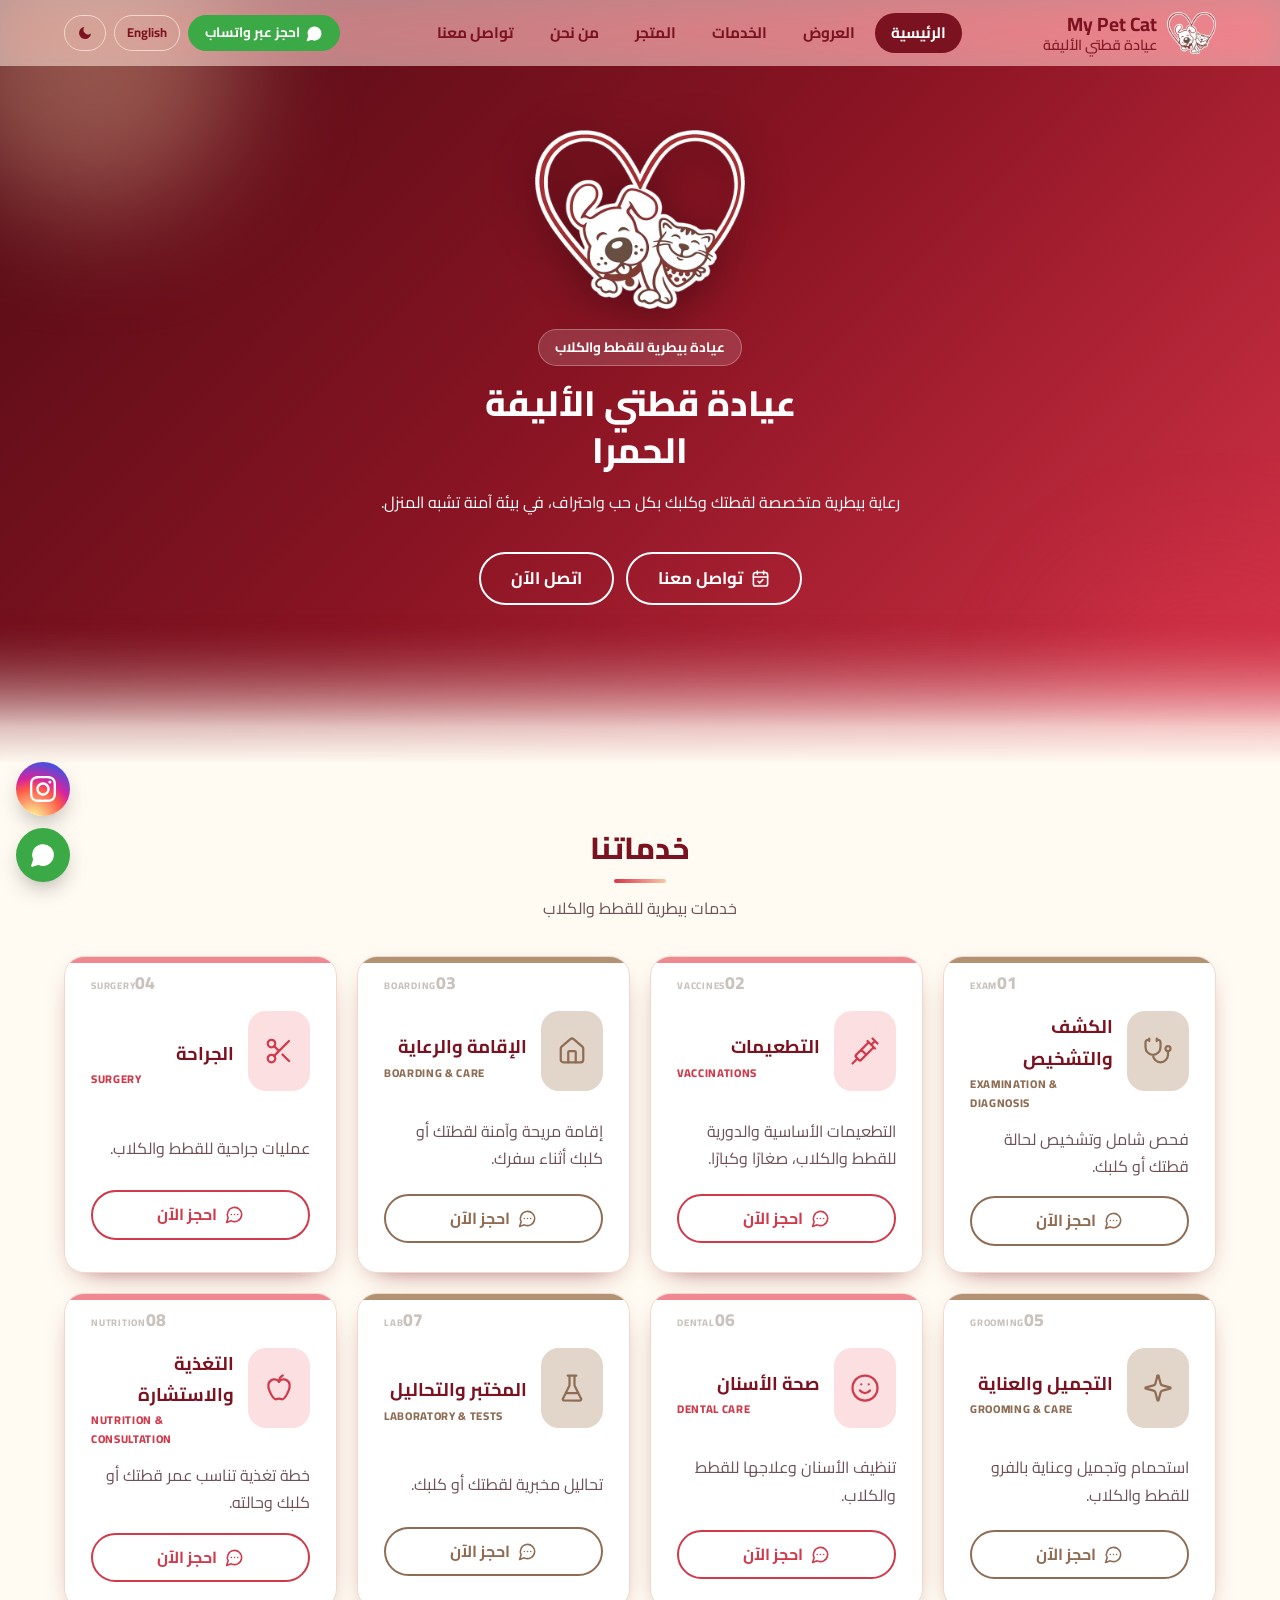
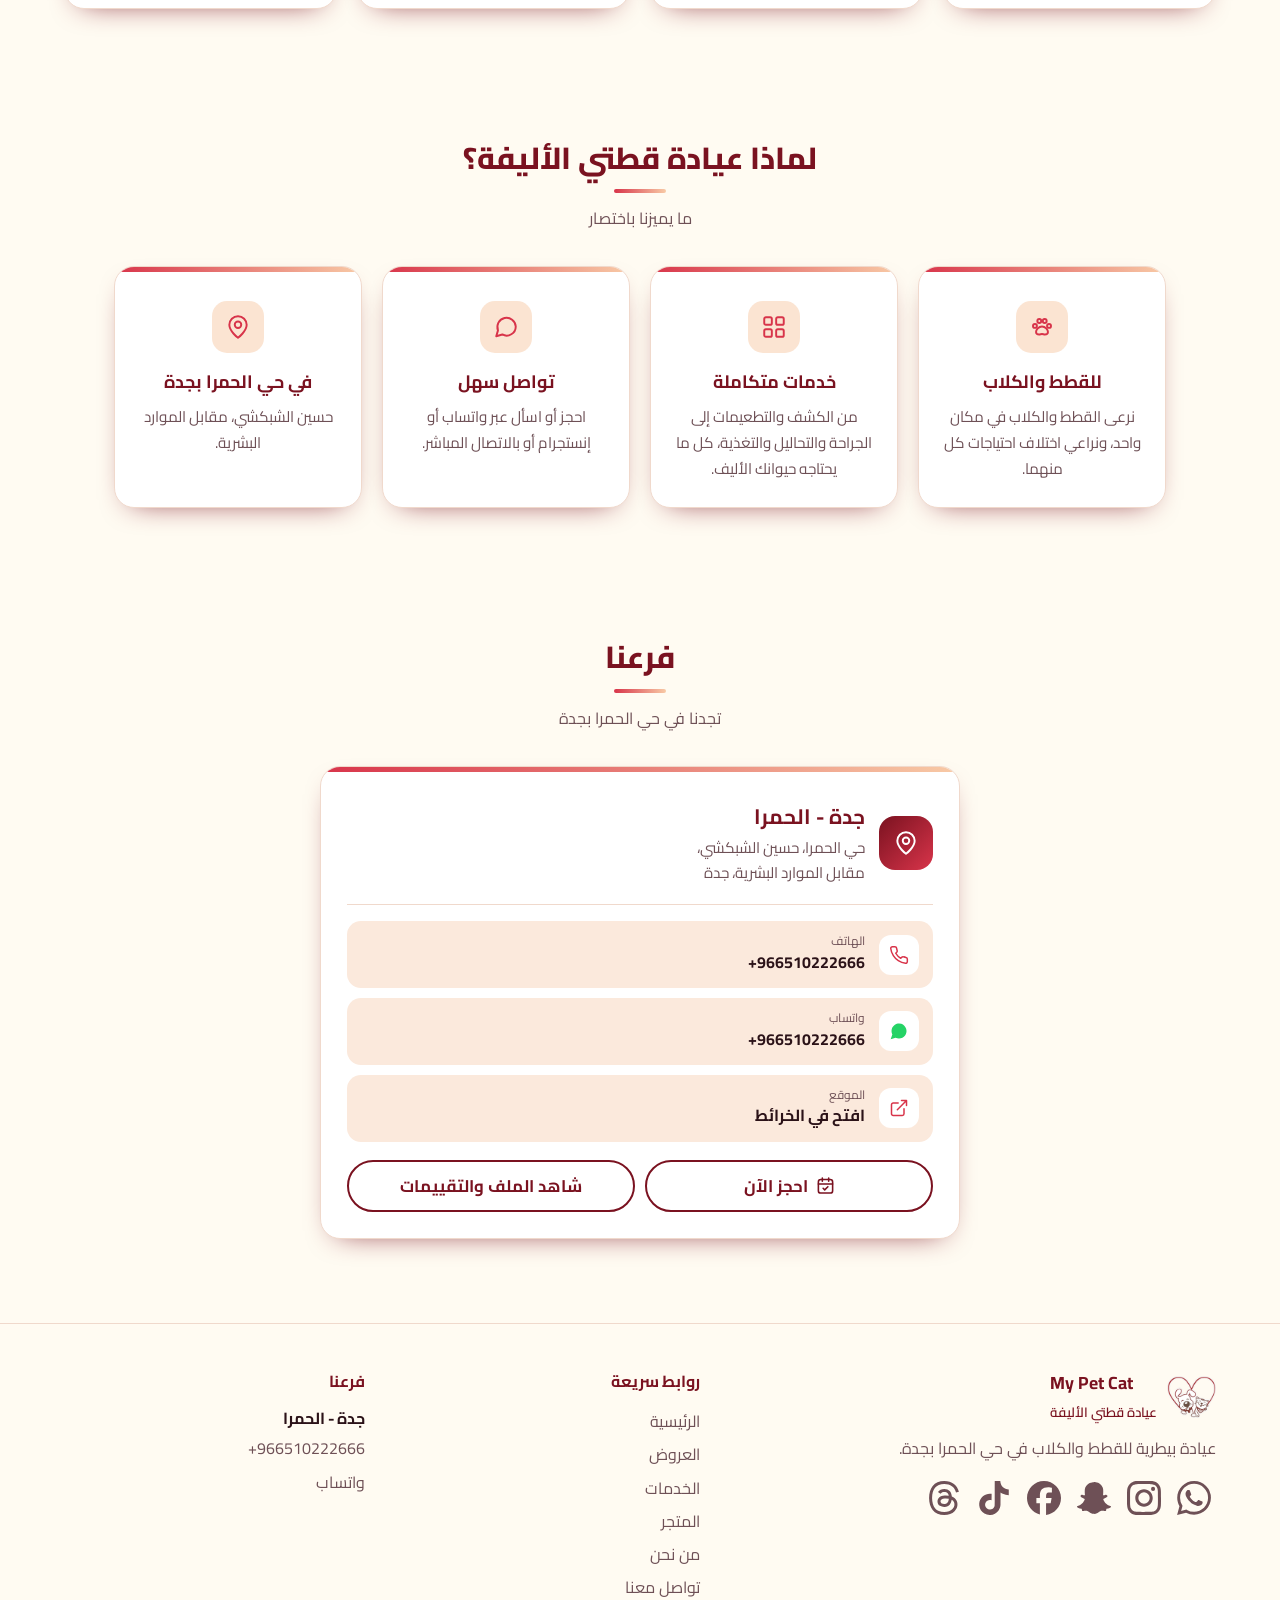
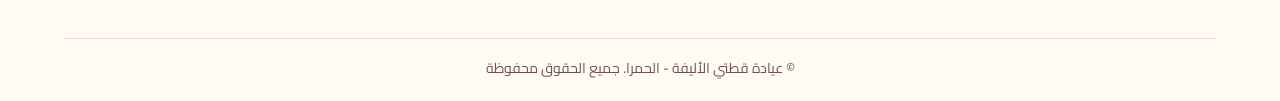
==== commit d1b258b5: "Update index.html" ====
--- a/index.html
+++ b/index.html
@@ -6,8 +6,8 @@
 <title>عيادة قطتي الأليفة - الحمرا | عيادة بيطرية للقطط والكلاب</title>
 <meta name="description" content="عيادة قطتي الأليفة فرع الحمرا، جدة. رعاية بيطرية للقطط والكلاب. تواصل معنا على واتساب أو اتصل على +966510222666.">
 <link rel="icon" type="image/svg+xml" href="favicon.svg">
-<link rel="preconnect" href="https://fonts.googleapis.com"><link rel="stylesheet" href="https://fonts.googleapis.com/css2?family=Cairo:wght@400;600;700;800&display=swap">
-<link rel="stylesheet" href="style.css">
+<link rel="preconnect" href="https://fonts.googleapis.com"><link rel="stylesheet" media="print" onload="this.media='all'" href="https://fonts.googleapis.com/css2?family=Cairo:wght@400;600;700;800&display=swap"><noscript><link rel="stylesheet" href="https://fonts.googleapis.com/css2?family=Cairo:wght@400;600;700;800&display=swap"></noscript>
+<link rel="stylesheet" href="style.css?v=20261127c">
 <script async src="https://www.googletagmanager.com/gtag/js?id=AW-16984802027"></script>
 <script>
 window.dataLayer=window.dataLayer||[];function gtag(){dataLayer.push(arguments)}gtag('js',new Date());gtag('config','AW-16984802027');
@@ -23,7 +23,7 @@
 </script>
 <script>document.documentElement.classList.add("js");try{var _t=localStorage.getItem('theme');if(_t)document.documentElement.setAttribute('data-theme',_t)}catch(e){}</script>
 </head>
-<body data-page="index"><svg width="0" height="0" style="position:absolute" aria-hidden="true"><defs><radialGradient id="igg" cx=".3" cy="1.07" r="1.15"><stop offset="0" stop-color="#fdf497"/><stop offset=".05" stop-color="#fdf497"/><stop offset=".45" stop-color="#fd5949"/><stop offset=".6" stop-color="#d6249f"/><stop offset=".9" stop-color="#285AEB"/></radialGradient></defs></svg><header><a class="brand" href="./"><img src="logo.svg" alt="" width="46" height="39"><div><span data-i18n="brand">My Pet Cat</span><small data-i18n="branch">عيادة قطتي الأليفة</small></div></a><nav id="nav" aria-label="main"><a href="./" class="on" aria-current="page" data-i18n="nHome">الرئيسية</a><a href="offers.html" data-i18n="nOffers">العروض</a><a href="services.html" data-i18n="nServices">الخدمات</a><a href="shop.html" data-i18n="nShop">المتجر</a><a href="about.html" data-i18n="nAbout">من نحن</a><a href="contact.html" data-i18n="nContact">تواصل معنا</a></nav><div class="tools"><a class="hwa wa" href="https://api.whatsapp.com/send?phone=966510222666&text=%D8%A7%D9%84%D8%B3%D9%84%D8%A7%D9%85%20%D8%B9%D9%84%D9%8A%D9%83%D9%85%D8%8C%20%D8%AD%D8%A7%D8%A8%D8%A8%20%D8%A3%D8%AD%D8%AC%D8%B2%20%D9%85%D9%88%D8%B9%D8%AF%20%D9%84%D9%82%D8%B7%D8%AA%D9%8A%20%D9%81%D9%8A%20%D8%B9%D9%8A%D8%A7%D8%AF%D8%A9%20%D9%82%D8%B7%D8%AA%D9%8A%20%D8%A7%D9%84%D8%A3%D9%84%D9%8A%D9%81%D8%A9" target="_blank" rel="noopener"><svg viewBox="0 0 24 24" fill="none" stroke="currentColor" stroke-width="2" stroke-linecap="round" stroke-linejoin="round"><path d="M7.9 20A9 9 0 1 0 4 16.1L2 22z"/><path d="M8 12h.01M12 12h.01M16 12h.01"/></svg><span data-i18n="hdrWa">احجز عبر واتساب</span></a><button id="langBtn" type="button" data-i18n-aria="langAria" aria-label="Switch to English">English</button><button id="themeBtn" type="button" data-i18n-aria="themeAria" aria-label="تبديل الوضع الليلي والنهاري"><svg class="i-moon" viewBox="0 0 24 24"><path d="M21 12.8A9 9 0 1 1 11.2 3a7 7 0 0 0 9.8 9.8z"/></svg><svg class="i-sun" viewBox="0 0 24 24"><circle cx="12" cy="12" r="4.5"/><path d="M12 1.5v3M12 19.5v3M1.5 12h3M19.5 12h3M4.6 4.6l2.1 2.1M17.3 17.3l2.1 2.1M4.6 19.4l2.1-2.1M17.3 6.7l2.1-2.1" stroke="currentColor" stroke-width="2" stroke-linecap="round"/></svg></button><button id="navBtn" type="button" class="navbtn" aria-expanded="false" aria-controls="nav" data-i18n-aria="menuBtn" aria-label="القائمة"><svg viewBox="0 0 24 24" fill="none" stroke="currentColor" stroke-width="2" stroke-linecap="round" stroke-linejoin="round"><path d="M4 6h16M4 12h16M4 18h16"/></svg></button></div></header><main><div class="hero"><div class="blobs"></div><img class="hlogo" src="logo.svg" alt="شعار العيادة" width="250" height="212"><span class="badge" data-i18n="badge">عيادة بيطرية للقطط والكلاب</span><h1 data-i18n-html="h1">عيادة قطتي الأليفة<br>الحمرا</h1><p data-i18n="heroP">رعاية بيطرية متخصصة لقطتك وكلبك بكل حب واحتراف، في بيئة آمنة تشبه المنزل.</p><span class="bookwrap"><button type="button" class="book" aria-haspopup="menu" aria-expanded="false" aria-controls="mh"><svg viewBox="0 0 24 24" fill="none" stroke="currentColor" stroke-width="2" stroke-linecap="round" stroke-linejoin="round"><rect x="3" y="4.5" width="18" height="17" rx="3"/><path d="M8 2.5v4M16 2.5v4M3 10h18M9 15.5l2 2 4-4"/></svg><span data-i18n="contactUs">تواصل معنا</span></button><div class="menu" id="mh" role="menu" data-i18n-aria="menuAria" aria-label="اختر طريقة الحجز"><div class="mt" data-i18n="bookT">اختر طريقة الحجز</div><a class="wa" role="menuitem" href="https://api.whatsapp.com/send?phone=966510222666&text=%D8%A7%D9%84%D8%B3%D9%84%D8%A7%D9%85%20%D8%B9%D9%84%D9%8A%D9%83%D9%85%D8%8C%20%D8%AD%D8%A7%D8%A8%D8%A8%20%D8%A3%D8%AD%D8%AC%D8%B2%20%D9%85%D9%88%D8%B9%D8%AF%20%D9%84%D9%82%D8%B7%D8%AA%D9%8A%20%D9%81%D9%8A%20%D8%B9%D9%8A%D8%A7%D8%AF%D8%A9%20%D9%82%D8%B7%D8%AA%D9%8A%20%D8%A7%D9%84%D8%A3%D9%84%D9%8A%D9%81%D8%A9" target="_blank" rel="noopener"><i class="mi w"><svg viewBox="0 0 24 24" fill="currentColor"><path d="M17.472 14.382c-.297-.149-1.758-.867-2.03-.967-.273-.099-.471-.148-.67.15-.197.297-.767.966-.94 1.164-.173.199-.347.223-.644.075-.297-.15-1.255-.463-2.39-1.475-.883-.788-1.48-1.761-1.653-2.059-.173-.297-.018-.458.13-.606.134-.133.298-.347.446-.52.149-.174.198-.298.298-.497.099-.198.05-.371-.025-.52-.075-.149-.669-1.612-.916-2.207-.242-.579-.487-.5-.669-.51-.173-.008-.371-.01-.57-.01-.198 0-.52.074-.792.372-.272.297-1.04 1.016-1.04 2.479 0 1.462 1.065 2.875 1.213 3.074.149.198 2.096 3.2 5.077 4.487.709.306 1.262.489 1.694.625.712.227 1.36.195 1.871.118.571-.085 1.758-.719 2.006-1.413.248-.694.248-1.289.173-1.413-.074-.124-.272-.198-.57-.347m-5.421 7.403h-.004a9.87 9.87 0 01-5.031-1.378l-.361-.214-3.741.982.998-3.648-.235-.374a9.86 9.86 0 01-1.51-5.26c.001-5.45 4.436-9.884 9.888-9.884 2.64 0 5.122 1.03 6.988 2.898a9.825 9.825 0 012.893 6.994c-.003 5.45-4.437 9.884-9.885 9.884m8.413-18.297A11.815 11.815 0 0012.05 0C5.495 0 .16 5.335.157 11.892c0 2.096.547 4.142 1.588 5.945L.057 24l6.305-1.654a11.882 11.882 0 005.683 1.448h.005c6.554 0 11.89-5.335 11.893-11.893a11.821 11.821 0 00-3.48-8.413Z"/></svg></i><span data-i18n="mWa">واتساب</span></a><a role="menuitem" data-social="Instagram" href="https://ig.me/m/my_pet_cat1" target="_blank" rel="noopener"><i class="mi g"><svg viewBox="0 0 24 24" fill="currentColor"><path d="M7.0301.084c-1.2768.0602-2.1487.264-2.911.5634-.7888.3075-1.4575.72-2.1228 1.3877-.6652.6677-1.075 1.3368-1.3802 2.127-.2954.7638-.4956 1.6365-.552 2.914-.0564 1.2775-.0689 1.6882-.0626 4.947.0062 3.2586.0206 3.6671.0825 4.9473.061 1.2765.264 2.1482.5635 2.9107.308.7889.72 1.4573 1.388 2.1228.6679.6655 1.3365 1.0743 2.1285 1.38.7632.295 1.6361.4961 2.9134.552 1.2773.056 1.6884.069 4.9462.0627 3.2578-.0062 3.668-.0207 4.9478-.0814 1.28-.0607 2.147-.2652 2.9098-.5633.7889-.3086 1.4578-.72 2.1228-1.3881.665-.6682 1.0745-1.3378 1.3795-2.1284.2957-.7632.4966-1.636.552-2.9124.056-1.2809.0692-1.6898.063-4.948-.0063-3.2583-.021-3.6668-.0817-4.9465-.0607-1.2797-.264-2.1487-.5633-2.9117-.3084-.7889-.72-1.4568-1.3876-2.1228C21.2982 1.33 20.628.9208 19.8378.6165 19.074.321 18.2017.1197 16.9244.0645 15.6471.0093 15.236-.005 11.977.0014 8.718.0076 8.31.0215 7.0301.0839m.1402 21.6932c-1.17-.0509-1.8053-.2453-2.2287-.408-.5606-.216-.96-.4771-1.3819-.895-.422-.4178-.6811-.8186-.9-1.378-.1644-.4234-.3624-1.058-.4171-2.228-.0595-1.2645-.072-1.6442-.079-4.848-.007-3.2037.0053-3.583.0607-4.848.05-1.169.2456-1.805.408-2.2282.216-.5613.4762-.96.895-1.3816.4188-.4217.8184-.6814 1.3783-.9003.423-.1651 1.0575-.3614 2.227-.4171 1.2655-.06 1.6447-.072 4.848-.079 3.2033-.007 3.5835.005 4.8495.0608 1.169.0508 1.8053.2445 2.228.408.5608.216.96.4754 1.3816.895.4217.4194.6816.8176.9005 1.3787.1653.4217.3617 1.056.4169 2.2263.0602 1.2655.0739 1.645.0796 4.848.0058 3.203-.0055 3.5834-.061 4.848-.051 1.17-.245 1.8055-.408 2.2294-.216.5604-.4763.96-.8954 1.3814-.419.4215-.8181.6811-1.3783.9-.4224.1649-1.0577.3617-2.2262.4174-1.2656.0595-1.6448.072-4.8493.079-3.2045.007-3.5825-.006-4.848-.0608M16.953 5.5864A1.44 1.44 0 1 0 18.39 4.144a1.44 1.44 0 0 0-1.437 1.4424M5.8385 12.012c.0067 3.4032 2.7706 6.1557 6.173 6.1493 3.4026-.0065 6.157-2.7701 6.1506-6.1733-.0065-3.4032-2.771-6.1565-6.174-6.1498-3.403.0067-6.156 2.771-6.1496 6.1738M8 12.0077a4 4 0 1 1 4.008 3.9921A3.9996 3.9996 0 0 1 8 12.0077"/></svg></i><span data-i18n="mIg">إنستجرام</span></a></div></span><a class="btn call" href="tel:+966510222666" data-i18n="call">اتصل الآن</a></div><section class="wrap" id="promo"><div class="promo rv"><h3 data-i18n="prT">خصومات خاصة</h3><p data-i18n="prP">خصومات خاصة على خدماتنا، شوف العروض</p><a class="btn promo-b" href="offers.html" data-i18n="prB">اذهب للعروض</a></div></section><section class="wrap" id="offers" hidden><div class="shead rv"><h2 data-i18n="offT">العروض الحالية</h2><p class="sub" data-i18n="offS">عروضنا الجديدة تظهر هنا.</p></div><div class="offers" id="offersList"></div></section><section class="wrap svc" id="services"><div class="shead rv"><h2 data-i18n="svcT">خدماتنا</h2><p class="sub" data-i18n="svcS">خدمات بيطرية للقطط والكلاب</p></div><div class="grid svcgrid"><div class="card"><i class="ic"><svg viewBox="0 0 24 24" fill="none" stroke="currentColor" stroke-width="1.8" stroke-linecap="round" stroke-linejoin="round"><path d="M11 2v2M5 2v2M5 3H4a2 2 0 0 0-2 2v4a6 6 0 0 0 12 0V5a2 2 0 0 0-2-2h-1M8 15a6 6 0 0 0 12 0v-3"/><circle cx="20" cy="10" r="2"/></svg></i><em class="cnum"><small>EXAM</small>01</em><b data-i18n="s1t">الكشف والتشخيص</b><em class="clab" data-i18n="s1l">EXAMINATION & DIAGNOSIS</em><span class="cdesc" data-i18n="s1d">فحص شامل وتشخيص لحالة قطتك أو كلبك.</span><div class="cardbtn"><a class="book wa" data-wat="أود حجز موعد كشف وتشخيص" href="https://api.whatsapp.com/send?phone=966510222666&text=%D8%A3%D9%88%D8%AF%20%D8%AD%D8%AC%D8%B2%20%D9%85%D9%88%D8%B9%D8%AF%20%D9%83%D8%B4%D9%81%20%D9%88%D8%AA%D8%B4%D8%AE%D9%8A%D8%B5" target="_blank" rel="noopener"><svg viewBox="0 0 24 24" fill="none" stroke="currentColor" stroke-width="2" stroke-linecap="round" stroke-linejoin="round"><path d="M7.9 20A9 9 0 1 0 4 16.1L2 22z"/><path d="M8 12h.01M12 12h.01M16 12h.01"/></svg><span data-i18n="book">احجز الآن</span></a></div></div><div class="card"><i class="ic"><svg viewBox="0 0 24 24" fill="none" stroke="currentColor" stroke-width="1.8" stroke-linecap="round" stroke-linejoin="round"><path d="m18 2 4 4M17 7l3-3M19 9 8.7 19.3a1 1 0 0 1-1.4 0L4.7 16.7a1 1 0 0 1 0-1.4L15 5M9 11l4 4M5 19l-3 3M14 4l6 6"/></svg></i><em class="cnum"><small>VACCINES</small>02</em><b data-i18n="s2t">التطعيمات</b><em class="clab" data-i18n="s2l">VACCINATIONS</em><span class="cdesc" data-i18n="s2d">التطعيمات الأساسية والدورية للقطط والكلاب، صغارًا وكبارًا.</span><div class="cardbtn"><a class="book wa" data-wat="أود حجز موعد تطعيمات" href="https://api.whatsapp.com/send?phone=966510222666&text=%D8%A3%D9%88%D8%AF%20%D8%AD%D8%AC%D8%B2%20%D9%85%D9%88%D8%B9%D8%AF%20%D8%AA%D8%B7%D8%B9%D9%8A%D9%85%D8%A7%D8%AA" target="_blank" rel="noopener"><svg viewBox="0 0 24 24" fill="none" stroke="currentColor" stroke-width="2" stroke-linecap="round" stroke-linejoin="round"><path d="M7.9 20A9 9 0 1 0 4 16.1L2 22z"/><path d="M8 12h.01M12 12h.01M16 12h.01"/></svg><span data-i18n="book">احجز الآن</span></a></div></div><div class="card"><i class="ic"><svg viewBox="0 0 24 24" fill="none" stroke="currentColor" stroke-width="1.8" stroke-linecap="round" stroke-linejoin="round"><path d="M15 21v-8a1 1 0 0 0-1-1h-4a1 1 0 0 0-1 1v8"/><path d="M3 10a2 2 0 0 1 .709-1.528l7-6a2 2 0 0 1 2.582 0l7 6A2 2 0 0 1 21 10v9a2 2 0 0 1-2 2H5a2 2 0 0 1-2-2z"/></svg></i><em class="cnum"><small>BOARDING</small>03</em><b data-i18n="s3t">الإقامة والرعاية</b><em class="clab" data-i18n="s3l">BOARDING & CARE</em><span class="cdesc" data-i18n="s3d">إقامة مريحة وآمنة لقطتك أو كلبك أثناء سفرك.</span><div class="cardbtn"><a class="book wa" data-wat="أود حجز موعد إقامة ورعاية" href="https://api.whatsapp.com/send?phone=966510222666&text=%D8%A3%D9%88%D8%AF%20%D8%AD%D8%AC%D8%B2%20%D9%85%D9%88%D8%B9%D8%AF%20%D8%A5%D9%82%D8%A7%D9%85%D8%A9%20%D9%88%D8%B1%D8%B9%D8%A7%D9%8A%D8%A9" target="_blank" rel="noopener"><svg viewBox="0 0 24 24" fill="none" stroke="currentColor" stroke-width="2" stroke-linecap="round" stroke-linejoin="round"><path d="M7.9 20A9 9 0 1 0 4 16.1L2 22z"/><path d="M8 12h.01M12 12h.01M16 12h.01"/></svg><span data-i18n="book">احجز الآن</span></a></div></div><div class="card"><i class="ic"><svg viewBox="0 0 24 24" fill="none" stroke="currentColor" stroke-width="1.8" stroke-linecap="round" stroke-linejoin="round"><circle cx="6" cy="6" r="3"/><path d="M8.12 8.12 12 12M20 4 8.12 15.88"/><circle cx="6" cy="18" r="3"/><path d="M14.8 14.8 20 20"/></svg></i><em class="cnum"><small>SURGERY</small>04</em><b data-i18n="s4t">الجراحة</b><em class="clab" data-i18n="s4l">SURGERY</em><span class="cdesc" data-i18n="s4d">عمليات جراحية للقطط والكلاب.</span><div class="cardbtn"><a class="book wa" data-wat="أود حجز موعد جراحة" href="https://api.whatsapp.com/send?phone=966510222666&text=%D8%A3%D9%88%D8%AF%20%D8%AD%D8%AC%D8%B2%20%D9%85%D9%88%D8%B9%D8%AF%20%D8%AC%D8%B1%D8%A7%D8%AD%D8%A9" target="_blank" rel="noopener"><svg viewBox="0 0 24 24" fill="none" stroke="currentColor" stroke-width="2" stroke-linecap="round" stroke-linejoin="round"><path d="M7.9 20A9 9 0 1 0 4 16.1L2 22z"/><path d="M8 12h.01M12 12h.01M16 12h.01"/></svg><span data-i18n="book">احجز الآن</span></a></div></div><div class="card"><i class="ic"><svg viewBox="0 0 24 24" fill="none" stroke="currentColor" stroke-width="1.8" stroke-linecap="round" stroke-linejoin="round"><path d="M9.9 15.5A2 2 0 0 0 8.5 14.1l-6.1-1.6a.5.5 0 0 1 0-1L8.5 9.9A2 2 0 0 0 9.9 8.5l1.6-6.1a.5.5 0 0 1 1 0l1.6 6.1a2 2 0 0 0 1.4 1.4l6.1 1.6a.5.5 0 0 1 0 1l-6.1 1.6a2 2 0 0 0-1.4 1.4l-1.6 6.1a.5.5 0 0 1-1 0z"/></svg></i><em class="cnum"><small>GROOMING</small>05</em><b data-i18n="s5t">التجميل والعناية</b><em class="clab" data-i18n="s5l">GROOMING & CARE</em><span class="cdesc" data-i18n="s5d">استحمام وتجميل وعناية بالفرو للقطط والكلاب.</span><div class="cardbtn"><a class="book wa" data-wat="أود حجز موعد تجميل وعناية" href="https://api.whatsapp.com/send?phone=966510222666&text=%D8%A3%D9%88%D8%AF%20%D8%AD%D8%AC%D8%B2%20%D9%85%D9%88%D8%B9%D8%AF%20%D8%AA%D8%AC%D9%85%D9%8A%D9%84%20%D9%88%D8%B9%D9%86%D8%A7%D9%8A%D8%A9" target="_blank" rel="noopener"><svg viewBox="0 0 24 24" fill="none" stroke="currentColor" stroke-width="2" stroke-linecap="round" stroke-linejoin="round"><path d="M7.9 20A9 9 0 1 0 4 16.1L2 22z"/><path d="M8 12h.01M12 12h.01M16 12h.01"/></svg><span data-i18n="book">احجز الآن</span></a></div></div><div class="card"><i class="ic"><svg viewBox="0 0 24 24" fill="none" stroke="currentColor" stroke-width="1.8" stroke-linecap="round" stroke-linejoin="round"><circle cx="12" cy="12" r="10"/><path d="M8 14s1.5 2 4 2 4-2 4-2M9 9h.01M15 9h.01"/></svg></i><em class="cnum"><small>DENTAL</small>06</em><b data-i18n="s6t">صحة الأسنان</b><em class="clab" data-i18n="s6l">DENTAL CARE</em><span class="cdesc" data-i18n="s6d">تنظيف الأسنان وعلاجها للقطط والكلاب.</span><div class="cardbtn"><a class="book wa" data-wat="أود حجز موعد صحة الأسنان" href="https://api.whatsapp.com/send?phone=966510222666&text=%D8%A3%D9%88%D8%AF%20%D8%AD%D8%AC%D8%B2%20%D9%85%D9%88%D8%B9%D8%AF%20%D8%B5%D8%AD%D8%A9%20%D8%A7%D9%84%D8%A3%D8%B3%D9%86%D8%A7%D9%86" target="_blank" rel="noopener"><svg viewBox="0 0 24 24" fill="none" stroke="currentColor" stroke-width="2" stroke-linecap="round" stroke-linejoin="round"><path d="M7.9 20A9 9 0 1 0 4 16.1L2 22z"/><path d="M8 12h.01M12 12h.01M16 12h.01"/></svg><span data-i18n="book">احجز الآن</span></a></div></div><div class="card"><i class="ic"><svg viewBox="0 0 24 24" fill="none" stroke="currentColor" stroke-width="1.8" stroke-linecap="round" stroke-linejoin="round"><path d="M10 2v7.527a2 2 0 0 1-.211.896L4.72 20.55a1 1 0 0 0 .9 1.45h12.76a1 1 0 0 0 .9-1.45l-5.069-10.127A2 2 0 0 1 14 9.527V2M8.5 2h7M7 16h10"/></svg></i><em class="cnum"><small>LAB</small>07</em><b data-i18n="s7t">المختبر والتحاليل</b><em class="clab" data-i18n="s7l">LABORATORY & TESTS</em><span class="cdesc" data-i18n="s7d">تحاليل مخبرية لقطتك أو كلبك.</span><div class="cardbtn"><a class="book wa" data-wat="أود حجز موعد مختبر وتحاليل" href="https://api.whatsapp.com/send?phone=966510222666&text=%D8%A3%D9%88%D8%AF%20%D8%AD%D8%AC%D8%B2%20%D9%85%D9%88%D8%B9%D8%AF%20%D9%85%D8%AE%D8%AA%D8%A8%D8%B1%20%D9%88%D8%AA%D8%AD%D8%A7%D9%84%D9%8A%D9%84" target="_blank" rel="noopener"><svg viewBox="0 0 24 24" fill="none" stroke="currentColor" stroke-width="2" stroke-linecap="round" stroke-linejoin="round"><path d="M7.9 20A9 9 0 1 0 4 16.1L2 22z"/><path d="M8 12h.01M12 12h.01M16 12h.01"/></svg><span data-i18n="book">احجز الآن</span></a></div></div><div class="card"><i class="ic"><svg viewBox="0 0 24 24" fill="none" stroke="currentColor" stroke-width="1.8" stroke-linecap="round" stroke-linejoin="round"><path d="M12 7c-1.5-2-4.5-2.5-6.5-1C3.3 7.600 3 11 4.500 14.500 5.800 17.600 7.500 21 9.500 21c1 0 1.500-.600 2.500-.600s1.500.600 2.500.600c2 0 3.700-3.400 5-6.500 1.500-3.500 1.200-6.900-1-8.500-2-1.500-5-1-6.500 1z"/><path d="M12 7c0-2 1-4 3-5"/></svg></i><em class="cnum"><small>NUTRITION</small>08</em><b data-i18n="s8t">التغذية والاستشارة</b><em class="clab" data-i18n="s8l">NUTRITION & CONSULTATION</em><span class="cdesc" data-i18n="s8d">خطة تغذية تناسب عمر قطتك أو كلبك وحالته.</span><div class="cardbtn"><a class="book wa" data-wat="أود حجز موعد تغذية واستشارة" href="https://api.whatsapp.com/send?phone=966510222666&text=%D8%A3%D9%88%D8%AF%20%D8%AD%D8%AC%D8%B2%20%D9%85%D9%88%D8%B9%D8%AF%20%D8%AA%D8%BA%D8%B0%D9%8A%D8%A9%20%D9%88%D8%A7%D8%B3%D8%AA%D8%B4%D8%A7%D8%B1%D8%A9" target="_blank" rel="noopener"><svg viewBox="0 0 24 24" fill="none" stroke="currentColor" stroke-width="2" stroke-linecap="round" stroke-linejoin="round"><path d="M7.9 20A9 9 0 1 0 4 16.1L2 22z"/><path d="M8 12h.01M12 12h.01M16 12h.01"/></svg><span data-i18n="book">احجز الآن</span></a></div></div></div></section><section class="wrap" id="why"><div class="shead rv"><h2 data-i18n="whyT">لماذا عيادة قطتي الأليفة؟</h2><p class="sub" data-i18n="whyS">ما يميزنا باختصار</p></div><div class="grid fgrid4"><div class="fcard rv"><i class="fico"><svg viewBox="0 0 24 24" fill="none" stroke="currentColor" stroke-width="1.8" stroke-linecap="round" stroke-linejoin="round"><circle cx="5.5" cy="11" r="1.8"/><circle cx="9.5" cy="6.5" r="1.8"/><circle cx="14.5" cy="6.5" r="1.8"/><circle cx="18.5" cy="11" r="1.8"/><path d="M12 11.5c-3 0-5.5 3-5.5 5.2 0 1.7 1.4 2.3 2.8 2.3 1 0 1.8-.5 2.7-.5s1.7.5 2.7.5c1.4 0 2.8-.6 2.8-2.3 0-2.2-2.5-5.2-5.5-5.2z"/></svg></i><h3 data-i18n="w1t">للقطط والكلاب</h3><p data-i18n="w1d">نرعى القطط والكلاب في مكان واحد، ونراعي اختلاف احتياجات كل منهما.</p></div><div class="fcard rv"><i class="fico"><svg viewBox="0 0 24 24" fill="none" stroke="currentColor" stroke-width="1.8" stroke-linecap="round" stroke-linejoin="round"><rect x="3" y="3" width="7" height="7" rx="1.5"/><rect x="14" y="3" width="7" height="7" rx="1.5"/><rect x="3" y="14" width="7" height="7" rx="1.5"/><rect x="14" y="14" width="7" height="7" rx="1.5"/></svg></i><h3 data-i18n="w2t">خدمات متكاملة</h3><p data-i18n="w2d">من الكشف والتطعيمات إلى الجراحة والتحاليل والتغذية، كل ما يحتاجه حيوانك الأليف.</p></div><div class="fcard rv"><i class="fico"><svg viewBox="0 0 24 24" fill="none" stroke="currentColor" stroke-width="1.8" stroke-linecap="round" stroke-linejoin="round"><path d="M21 11.5a8.4 8.4 0 0 1-12.4 7.4L3 20.5l1.6-5.4A8.5 8.5 0 1 1 21 11.5z"/></svg></i><h3 data-i18n="w3t">تواصل سهل</h3><p data-i18n="w3d">احجز أو اسأل عبر واتساب أو إنستجرام أو بالاتصال المباشر.</p></div><div class="fcard rv"><i class="fico"><svg viewBox="0 0 24 24" fill="none" stroke="currentColor" stroke-width="1.8" stroke-linecap="round" stroke-linejoin="round"><path d="M20 10c0 6-8 12-8 12S4 16 4 10a8 8 0 0 1 16 0z"/><circle cx="12" cy="10" r="3"/></svg></i><h3 data-i18n="w4t">في حي الحمرا بجدة</h3><p data-i18n="w4d">حسين الشبكشي، مقابل الموارد البشرية.</p></div></div></section><section class="wrap" id="branch"><div class="shead rv"><h2 data-i18n="brT">فرعنا</h2><p class="sub" data-i18n="brS">تجدنا في حي الحمرا بجدة</p></div><div class="one"><div class="bcard rv"><div class="bhead"><i class="bico"><svg viewBox="0 0 24 24" fill="none" stroke="currentColor" stroke-width="1.8" stroke-linecap="round" stroke-linejoin="round"><path d="M20 10c0 6-8 12-8 12S4 16 4 10a8 8 0 0 1 16 0z"/><circle cx="12" cy="10" r="3"/></svg></i><div><h3 data-i18n="brName">جدة - الحمرا</h3><p data-i18n-html="brAddr">حي الحمرا، حسين الشبكشي،<br>مقابل الموارد البشرية، جدة</p></div></div><div class="rows"><a class="row" href="tel:+966510222666"><i class="rico"><svg viewBox="0 0 24 24" fill="none" stroke="currentColor" stroke-width="1.8" stroke-linecap="round" stroke-linejoin="round"><path d="M22 16.9v3a2 2 0 0 1-2.2 2 19.8 19.8 0 0 1-8.6-3.1 19.5 19.5 0 0 1-6-6A19.8 19.8 0 0 1 2.1 4.2 2 2 0 0 1 4.1 2h3a2 2 0 0 1 2 1.7c.1 1 .4 1.9.7 2.8a2 2 0 0 1-.5 2.1L8.1 9.9a16 16 0 0 0 6 6l1.3-1.3a2 2 0 0 1 2.1-.4c.9.3 1.8.6 2.8.7a2 2 0 0 1 1.7 2z"/></svg></i><span><small data-i18n="phoneL">الهاتف</small><b class="ltr">+966510222666</b></span></a><a class="row wa" href="https://api.whatsapp.com/send?phone=966510222666&text=%D8%A7%D9%84%D8%B3%D9%84%D8%A7%D9%85%20%D8%B9%D9%84%D9%8A%D9%83%D9%85%D8%8C%20%D8%AD%D8%A7%D8%A8%D8%A8%20%D8%A3%D8%AD%D8%AC%D8%B2%20%D9%85%D9%88%D8%B9%D8%AF%20%D9%84%D9%82%D8%B7%D8%AA%D9%8A%20%D9%81%D9%8A%20%D8%B9%D9%8A%D8%A7%D8%AF%D8%A9%20%D9%82%D8%B7%D8%AA%D9%8A%20%D8%A7%D9%84%D8%A3%D9%84%D9%8A%D9%81%D8%A9" target="_blank" rel="noopener"><i class="rico g"><svg viewBox="0 0 24 24" fill="none" stroke="currentColor" stroke-width="2" stroke-linecap="round" stroke-linejoin="round"><path d="M7.9 20A9 9 0 1 0 4 16.1L2 22z"/><path d="M8 12h.01M12 12h.01M16 12h.01"/></svg></i><span><small data-i18n="waL">واتساب</small><b class="ltr">+966510222666</b></span></a><a class="row" href="https://www.google.com/maps/dir//%D8%B9%D9%8A%D8%A7%D8%AF%D8%A9+%D9%82%D8%B7%D8%AA%D9%8A+%D8%A7%D9%84%D8%A7%D9%84%D9%8A%D9%81%D8%A9+%D8%A7%D9%84%D8%A8%D9%8A%D8%B7%D8%B1%D9%8A%D8%A9-+MY+PET+CAT+CLINIC%D8%8C+%D8%AD%D8%B3%D9%8A%D9%86+%D8%A7%D9%84%D8%B4%D8%A8%D9%83%D8%B4%D9%8A+%D9%85%D9%82%D8%A7%D8%A8%D9%84+%D8%A7%D9%84%D9%85%D9%88%D8%A7%D8%B1%D8%AF+%D8%A7%D9%84%D8%A8%D8%B4%D8%B1%D9%8A%D8%A9%D8%8C+%D8%AC%D8%AF%D8%A9+%D8%A7%D9%84%D9%85%D9%85%D9%84%D9%83%D8%A9+%D8%A7%D9%84%D8%B9%D8%B1%D8%A8%D9%8A%D8%A9+%D8%A7%D9%84%D8%B3%D8%B9%D9%88%D8%AF%D9%8A%D8%A9%E2%80%AD/@21.5301666,39.1715927,17z/data=!4m16!1m7!3m6!1s0x15c3cfbbed531329:0x65e9e73c35ac6661!2z2LnZitin2K_YqSDZgti32KrZiiDYp9mE2KfZhNmK2YHYqSDYp9mE2KjZiti32LHZitipLSBNWSBQRVQgQ0FUIENMSU5JQw!8m2!3d21.5300418!4d39.1723598!16s%2Fg%2F11y3ybr08f!4m7!1m0!1m5!1m1!1s0x15c3cfbbed531329:0x65e9e73c35ac6661!2m2!1d39.1723598!2d21.5300418?entry=ttu&amp;g_ep=EgoyMDI2MTEyMy4wIKXMDSoASAFQAw%3D%3D" target="_blank" rel="noopener"><i class="rico"><svg viewBox="0 0 24 24" fill="none" stroke="currentColor" stroke-width="1.8" stroke-linecap="round" stroke-linejoin="round"><path d="M15 3h6v6M10 14 21 3M18 13v6a2 2 0 0 1-2 2H5a2 2 0 0 1-2-2V8a2 2 0 0 1 2-2h6"/></svg></i><span><small data-i18n="locL">الموقع</small><b data-i18n="openMap">افتح في الخرائط</b></span></a></div><div class="bact"><span class="bookwrap"><button type="button" class="book bbook" aria-haspopup="menu" aria-expanded="false" aria-controls="mc"><svg viewBox="0 0 24 24" fill="none" stroke="currentColor" stroke-width="2" stroke-linecap="round" stroke-linejoin="round"><rect x="3" y="4.5" width="18" height="17" rx="3"/><path d="M8 2.5v4M16 2.5v4M3 10h18M9 15.5l2 2 4-4"/></svg><span data-i18n="book">احجز الآن</span></button><div class="menu" id="mc" role="menu" data-i18n-aria="menuAria" aria-label="اختر طريقة الحجز"><div class="mt" data-i18n="bookT">اختر طريقة الحجز</div><a class="wa" role="menuitem" href="https://api.whatsapp.com/send?phone=966510222666&text=%D8%A7%D9%84%D8%B3%D9%84%D8%A7%D9%85%20%D8%B9%D9%84%D9%8A%D9%83%D9%85%D8%8C%20%D8%AD%D8%A7%D8%A8%D8%A8%20%D8%A3%D8%AD%D8%AC%D8%B2%20%D9%85%D9%88%D8%B9%D8%AF%20%D9%84%D9%82%D8%B7%D8%AA%D9%8A%20%D9%81%D9%8A%20%D8%B9%D9%8A%D8%A7%D8%AF%D8%A9%20%D9%82%D8%B7%D8%AA%D9%8A%20%D8%A7%D9%84%D8%A3%D9%84%D9%8A%D9%81%D8%A9" target="_blank" rel="noopener"><i class="mi w"><svg viewBox="0 0 24 24" fill="currentColor"><path d="M17.472 14.382c-.297-.149-1.758-.867-2.03-.967-.273-.099-.471-.148-.67.15-.197.297-.767.966-.94 1.164-.173.199-.347.223-.644.075-.297-.15-1.255-.463-2.39-1.475-.883-.788-1.48-1.761-1.653-2.059-.173-.297-.018-.458.13-.606.134-.133.298-.347.446-.52.149-.174.198-.298.298-.497.099-.198.05-.371-.025-.52-.075-.149-.669-1.612-.916-2.207-.242-.579-.487-.5-.669-.51-.173-.008-.371-.01-.57-.01-.198 0-.52.074-.792.372-.272.297-1.04 1.016-1.04 2.479 0 1.462 1.065 2.875 1.213 3.074.149.198 2.096 3.2 5.077 4.487.709.306 1.262.489 1.694.625.712.227 1.36.195 1.871.118.571-.085 1.758-.719 2.006-1.413.248-.694.248-1.289.173-1.413-.074-.124-.272-.198-.57-.347m-5.421 7.403h-.004a9.87 9.87 0 01-5.031-1.378l-.361-.214-3.741.982.998-3.648-.235-.374a9.86 9.86 0 01-1.51-5.26c.001-5.45 4.436-9.884 9.888-9.884 2.64 0 5.122 1.03 6.988 2.898a9.825 9.825 0 012.893 6.994c-.003 5.45-4.437 9.884-9.885 9.884m8.413-18.297A11.815 11.815 0 0012.05 0C5.495 0 .16 5.335.157 11.892c0 2.096.547 4.142 1.588 5.945L.057 24l6.305-1.654a11.882 11.882 0 005.683 1.448h.005c6.554 0 11.89-5.335 11.893-11.893a11.821 11.821 0 00-3.48-8.413Z"/></svg></i><span data-i18n="mWa">واتساب</span></a><a role="menuitem" data-social="Instagram" href="https://ig.me/m/my_pet_cat1" target="_blank" rel="noopener"><i class="mi g"><svg viewBox="0 0 24 24" fill="currentColor"><path d="M7.0301.084c-1.2768.0602-2.1487.264-2.911.5634-.7888.3075-1.4575.72-2.1228 1.3877-.6652.6677-1.075 1.3368-1.3802 2.127-.2954.7638-.4956 1.6365-.552 2.914-.0564 1.2775-.0689 1.6882-.0626 4.947.0062 3.2586.0206 3.6671.0825 4.9473.061 1.2765.264 2.1482.5635 2.9107.308.7889.72 1.4573 1.388 2.1228.6679.6655 1.3365 1.0743 2.1285 1.38.7632.295 1.6361.4961 2.9134.552 1.2773.056 1.6884.069 4.9462.0627 3.2578-.0062 3.668-.0207 4.9478-.0814 1.28-.0607 2.147-.2652 2.9098-.5633.7889-.3086 1.4578-.72 2.1228-1.3881.665-.6682 1.0745-1.3378 1.3795-2.1284.2957-.7632.4966-1.636.552-2.9124.056-1.2809.0692-1.6898.063-4.948-.0063-3.2583-.021-3.6668-.0817-4.9465-.0607-1.2797-.264-2.1487-.5633-2.9117-.3084-.7889-.72-1.4568-1.3876-2.1228C21.2982 1.33 20.628.9208 19.8378.6165 19.074.321 18.2017.1197 16.9244.0645 15.6471.0093 15.236-.005 11.977.0014 8.718.0076 8.31.0215 7.0301.0839m.1402 21.6932c-1.17-.0509-1.8053-.2453-2.2287-.408-.5606-.216-.96-.4771-1.3819-.895-.422-.4178-.6811-.8186-.9-1.378-.1644-.4234-.3624-1.058-.4171-2.228-.0595-1.2645-.072-1.6442-.079-4.848-.007-3.2037.0053-3.583.0607-4.848.05-1.169.2456-1.805.408-2.2282.216-.5613.4762-.96.895-1.3816.4188-.4217.8184-.6814 1.3783-.9003.423-.1651 1.0575-.3614 2.227-.4171 1.2655-.06 1.6447-.072 4.848-.079 3.2033-.007 3.5835.005 4.8495.0608 1.169.0508 1.8053.2445 2.228.408.5608.216.96.4754 1.3816.895.4217.4194.6816.8176.9005 1.3787.1653.4217.3617 1.056.4169 2.2263.0602 1.2655.0739 1.645.0796 4.848.0058 3.203-.0055 3.5834-.061 4.848-.051 1.17-.245 1.8055-.408 2.2294-.216.5604-.4763.96-.8954 1.3814-.419.4215-.8181.6811-1.3783.9-.4224.1649-1.0577.3617-2.2262.4174-1.2656.0595-1.6448.072-4.8493.079-3.2045.007-3.5825-.006-4.848-.0608M16.953 5.5864A1.44 1.44 0 1 0 18.39 4.144a1.44 1.44 0 0 0-1.437 1.4424M5.8385 12.012c.0067 3.4032 2.7706 6.1557 6.173 6.1493 3.4026-.0065 6.157-2.7701 6.1506-6.1733-.0065-3.4032-2.771-6.1565-6.174-6.1498-3.403.0067-6.156 2.771-6.1496 6.1738M8 12.0077a4 4 0 1 1 4.008 3.9921A3.9996 3.9996 0 0 1 8 12.0077"/></svg></i><span data-i18n="mIg">إنستجرام</span></a><a role="menuitem" data-social="Facebook" href="https://m.me/61593882197223?text=%D8%A7%D9%84%D8%B3%D9%84%D8%A7%D9%85%20%D8%B9%D9%84%D9%8A%D9%83%D9%85%D8%8C%20%D8%AD%D8%A7%D8%A8%D8%A8%20%D8%A3%D8%AD%D8%AC%D8%B2%20%D9%85%D9%88%D8%B9%D8%AF%20%D9%84%D9%82%D8%B7%D8%AA%D9%8A%20%D9%81%D9%8A%20%D8%B9%D9%8A%D8%A7%D8%AF%D8%A9%20%D9%82%D8%B7%D8%AA%D9%8A%20%D8%A7%D9%84%D8%A3%D9%84%D9%8A%D9%81%D8%A9" target="_blank" rel="noopener"><i class="mi f" style="--c:#1877F2"><svg viewBox="0 0 24 24"><path d="M9.101 23.691v-7.98H6.627v-3.667h2.474v-1.58c0-4.085 1.848-5.978 5.858-5.978.401 0 .955.042 1.468.103a8.68 8.68 0 0 1 1.141.195v3.325a8.623 8.623 0 0 0-.653-.036 26.805 26.805 0 0 0-.733-.009c-.707 0-1.259.096-1.675.309a1.686 1.686 0 0 0-.679.622c-.258.42-.374.995-.374 1.752v1.297h3.919l-.386 2.103-.287 1.564h-3.246v8.245C19.396 23.238 24 18.179 24 12.044c0-6.627-5.373-12-12-12s-12 5.373-12 12c0 5.628 3.874 10.35 9.101 11.647Z"/></svg></i><span data-i18n="mFb">فيسبوك</span></a></div></span><a class="book ghost" href="https://www.google.com/maps/place/%D8%B9%D9%8A%D8%A7%D8%AF%D8%A9+%D9%82%D8%B7%D8%AA%D9%8A+%D8%A7%D9%84%D8%A7%D9%84%D9%8A%D9%81%D8%A9+%D8%A7%D9%84%D8%A8%D9%8A%D8%B7%D8%B1%D9%8A%D8%A9-+MY+PET+CAT+CLINIC%E2%80%AD/@21.5301666,39.1715927,17z/data=!4m6!3m5!1s0x15c3cfbbed531329:0x65e9e73c35ac6661!8m2!3d21.5300418!4d39.1723598!16s%2Fg%2F11y3ybr08f?entry=ttu&amp;g_ep=EgoyMDI2MTEyMy4wIKXMDSoASAFQAw%3D%3D" target="_blank" rel="noopener" data-i18n="prof">شاهد الملف والتقييمات</a></div></div></div></section></main><footer><div class="fgrid"><div class="fcol"><div class="fbrand"><img src="logo.svg" alt="" width="46" height="39"><div><b data-i18n="brand">My Pet Cat</b><small data-i18n="branch">عيادة قطتي الأليفة</small></div></div><p data-i18n="footP">عيادة بيطرية للقطط والكلاب في حي الحمرا بجدة.</p><div class="social"><a class="wa" href="https://api.whatsapp.com/send?phone=966510222666&text=%D8%A7%D9%84%D8%B3%D9%84%D8%A7%D9%85%20%D8%B9%D9%84%D9%8A%D9%83%D9%85%D8%8C%20%D8%AD%D8%A7%D8%A8%D8%A8%20%D8%A3%D8%AD%D8%AC%D8%B2%20%D9%85%D9%88%D8%B9%D8%AF%20%D9%84%D9%82%D8%B7%D8%AA%D9%8A%20%D9%81%D9%8A%20%D8%B9%D9%8A%D8%A7%D8%AF%D8%A9%20%D9%82%D8%B7%D8%AA%D9%8A%20%D8%A7%D9%84%D8%A3%D9%84%D9%8A%D9%81%D8%A9" aria-label="WhatsApp" target="_blank" rel="noopener"><svg viewBox="0 0 24 24" fill="currentColor"><path d="M17.472 14.382c-.297-.149-1.758-.867-2.03-.967-.273-.099-.471-.148-.67.15-.197.297-.767.966-.94 1.164-.173.199-.347.223-.644.075-.297-.15-1.255-.463-2.39-1.475-.883-.788-1.48-1.761-1.653-2.059-.173-.297-.018-.458.13-.606.134-.133.298-.347.446-.52.149-.174.198-.298.298-.497.099-.198.05-.371-.025-.52-.075-.149-.669-1.612-.916-2.207-.242-.579-.487-.5-.669-.51-.173-.008-.371-.01-.57-.01-.198 0-.52.074-.792.372-.272.297-1.04 1.016-1.04 2.479 0 1.462 1.065 2.875 1.213 3.074.149.198 2.096 3.2 5.077 4.487.709.306 1.262.489 1.694.625.712.227 1.36.195 1.871.118.571-.085 1.758-.719 2.006-1.413.248-.694.248-1.289.173-1.413-.074-.124-.272-.198-.57-.347m-5.421 7.403h-.004a9.87 9.87 0 01-5.031-1.378l-.361-.214-3.741.982.998-3.648-.235-.374a9.86 9.86 0 01-1.51-5.26c.001-5.45 4.436-9.884 9.888-9.884 2.64 0 5.122 1.03 6.988 2.898a9.825 9.825 0 012.893 6.994c-.003 5.45-4.437 9.884-9.885 9.884m8.413-18.297A11.815 11.815 0 0012.05 0C5.495 0 .16 5.335.157 11.892c0 2.096.547 4.142 1.588 5.945L.057 24l6.305-1.654a11.882 11.882 0 005.683 1.448h.005c6.554 0 11.89-5.335 11.893-11.893a11.821 11.821 0 00-3.48-8.413Z"/></svg></a><a data-social="Instagram" href="https://www.instagram.com/my_pet_cat1?knvt=MXAzeDVhdXh0YTFkNQ==" aria-label="Instagram" target="_blank" rel="noopener"><svg viewBox="0 0 24 24"><path d="M7.0301.084c-1.2768.0602-2.1487.264-2.911.5634-.7888.3075-1.4575.72-2.1228 1.3877-.6652.6677-1.075 1.3368-1.3802 2.127-.2954.7638-.4956 1.6365-.552 2.914-.0564 1.2775-.0689 1.6882-.0626 4.947.0062 3.2586.0206 3.6671.0825 4.9473.061 1.2765.264 2.1482.5635 2.9107.308.7889.72 1.4573 1.388 2.1228.6679.6655 1.3365 1.0743 2.1285 1.38.7632.295 1.6361.4961 2.9134.552 1.2773.056 1.6884.069 4.9462.0627 3.2578-.0062 3.668-.0207 4.9478-.0814 1.28-.0607 2.147-.2652 2.9098-.5633.7889-.3086 1.4578-.72 2.1228-1.3881.665-.6682 1.0745-1.3378 1.3795-2.1284.2957-.7632.4966-1.636.552-2.9124.056-1.2809.0692-1.6898.063-4.948-.0063-3.2583-.021-3.6668-.0817-4.9465-.0607-1.2797-.264-2.1487-.5633-2.9117-.3084-.7889-.72-1.4568-1.3876-2.1228C21.2982 1.33 20.628.9208 19.8378.6165 19.074.321 18.2017.1197 16.9244.0645 15.6471.0093 15.236-.005 11.977.0014 8.718.0076 8.31.0215 7.0301.0839m.1402 21.6932c-1.17-.0509-1.8053-.2453-2.2287-.408-.5606-.216-.96-.4771-1.3819-.895-.422-.4178-.6811-.8186-.9-1.378-.1644-.4234-.3624-1.058-.4171-2.228-.0595-1.2645-.072-1.6442-.079-4.848-.007-3.2037.0053-3.583.0607-4.848.05-1.169.2456-1.805.408-2.2282.216-.5613.4762-.96.895-1.3816.4188-.4217.8184-.6814 1.3783-.9003.423-.1651 1.0575-.3614 2.227-.4171 1.2655-.06 1.6447-.072 4.848-.079 3.2033-.007 3.5835.005 4.8495.0608 1.169.0508 1.8053.2445 2.228.408.5608.216.96.4754 1.3816.895.4217.4194.6816.8176.9005 1.3787.1653.4217.3617 1.056.4169 2.2263.0602 1.2655.0739 1.645.0796 4.848.0058 3.203-.0055 3.5834-.061 4.848-.051 1.17-.245 1.8055-.408 2.2294-.216.5604-.4763.96-.8954 1.3814-.419.4215-.8181.6811-1.3783.9-.4224.1649-1.0577.3617-2.2262.4174-1.2656.0595-1.6448.072-4.8493.079-3.2045.007-3.5825-.006-4.848-.0608M16.953 5.5864A1.44 1.44 0 1 0 18.39 4.144a1.44 1.44 0 0 0-1.437 1.4424M5.8385 12.012c.0067 3.4032 2.7706 6.1557 6.173 6.1493 3.4026-.0065 6.157-2.7701 6.1506-6.1733-.0065-3.4032-2.771-6.1565-6.174-6.1498-3.403.0067-6.156 2.771-6.1496 6.1738M8 12.0077a4 4 0 1 1 4.008 3.9921A3.9996 3.9996 0 0 1 8 12.0077"/></svg></a><a data-social="Snapchat" href="https://www.snapchat.com/add/mpc_clinic?share_id=G8-2mr1uevE&amp;locale=ar-EG" aria-label="Snapchat" target="_blank" rel="noopener"><svg viewBox="0 0 24 24"><path d="M12.206.793c.99 0 4.347.276 5.93 3.821.529 1.193.403 3.219.299 4.847l-.003.06c-.012.18-.022.345-.03.51.075.045.203.09.401.09.3-.016.659-.12 1.033-.301.165-.088.344-.104.464-.104.182 0 .359.029.509.09.45.149.734.479.734.838.015.449-.39.839-1.213 1.168-.089.029-.209.075-.344.119-.45.135-1.139.36-1.333.81-.09.224-.061.524.12.868l.015.015c.06.136 1.526 3.475 4.791 4.014.255.044.435.27.42.509 0 .075-.015.149-.045.225-.24.569-1.273.988-3.146 1.271-.059.091-.12.375-.164.57-.029.179-.074.36-.134.553-.076.271-.27.405-.555.405h-.03c-.135 0-.313-.031-.538-.074-.36-.075-.765-.135-1.273-.135-.3 0-.599.015-.913.074-.6.104-1.123.464-1.723.884-.853.599-1.826 1.288-3.294 1.288-.06 0-.119-.015-.18-.015h-.149c-1.468 0-2.427-.675-3.279-1.288-.599-.42-1.107-.779-1.707-.884-.314-.045-.629-.074-.928-.074-.54 0-.958.089-1.272.149-.211.043-.391.074-.54.074-.374 0-.523-.224-.583-.42-.061-.192-.09-.389-.135-.567-.046-.181-.105-.494-.166-.57-1.918-.222-2.95-.642-3.189-1.226-.031-.063-.052-.15-.055-.225-.015-.243.165-.465.42-.509 3.264-.54 4.73-3.879 4.791-4.02l.016-.029c.18-.345.224-.645.119-.869-.195-.434-.884-.658-1.332-.809-.121-.029-.24-.074-.346-.119-1.107-.435-1.257-.93-1.197-1.273.09-.479.674-.793 1.168-.793.146 0 .27.029.383.074.42.194.789.3 1.104.3.234 0 .384-.06.465-.105l-.046-.569c-.098-1.626-.225-3.651.307-4.837C7.392 1.077 10.739.807 11.727.807l.419-.015h.06z"/></svg></a><a data-social="Facebook" href="https://www.facebook.com/share/1E8m47ogdC/" aria-label="Facebook" target="_blank" rel="noopener"><svg viewBox="0 0 24 24"><path d="M9.101 23.691v-7.98H6.627v-3.667h2.474v-1.58c0-4.085 1.848-5.978 5.858-5.978.401 0 .955.042 1.468.103a8.68 8.68 0 0 1 1.141.195v3.325a8.623 8.623 0 0 0-.653-.036 26.805 26.805 0 0 0-.733-.009c-.707 0-1.259.096-1.675.309a1.686 1.686 0 0 0-.679.622c-.258.42-.374.995-.374 1.752v1.297h3.919l-.386 2.103-.287 1.564h-3.246v8.245C19.396 23.238 24 18.179 24 12.044c0-6.627-5.373-12-12-12s-12 5.373-12 12c0 5.628 3.874 10.35 9.101 11.647Z"/></svg></a><a data-social="TikTok" href="https://www.tiktok.com/@my_pet_cat1" aria-label="TikTok" target="_blank" rel="noopener"><svg viewBox="0 0 24 24"><path d="M12.525.02c1.31-.02 2.61-.01 3.91-.02.08 1.53.63 3.09 1.75 4.17 1.12 1.11 2.7 1.62 4.24 1.79v4.03c-1.44-.05-2.89-.35-4.2-.97-.57-.26-1.1-.59-1.62-.93-.01 2.92.01 5.84-.02 8.75-.08 1.4-.54 2.79-1.35 3.94-1.31 1.92-3.58 3.17-5.91 3.21-1.43.08-2.86-.31-4.08-1.03-2.02-1.19-3.44-3.37-3.65-5.71-.02-.5-.03-1-.01-1.49.18-1.9 1.12-3.72 2.58-4.96 1.66-1.44 3.98-2.13 6.15-1.72.02 1.48-.04 2.96-.04 4.44-.99-.32-2.15-.23-3.02.37-.63.41-1.11 1.04-1.36 1.75-.21.51-.15 1.07-.14 1.61.24 1.64 1.82 3.02 3.5 2.87 1.12-.01 2.19-.66 2.77-1.61.19-.33.4-.67.41-1.06.1-1.79.06-3.57.07-5.36.01-4.03-.01-8.05.02-12.07z"/></svg></a><a data-social="Threads" href="https://www.threads.com/@my_pet_cat1" aria-label="Threads" target="_blank" rel="noopener"><svg viewBox="0 0 24 24"><path d="M12.186 24h-.007c-3.581-.024-6.334-1.205-8.184-3.509C2.35 18.44 1.5 15.586 1.472 12.01v-.017c.03-3.579.879-6.43 2.525-8.482C5.845 1.205 8.6.024 12.18 0h.014c2.746.02 5.043.725 6.826 2.098 1.677 1.29 2.858 3.13 3.509 5.467l-2.04.569c-1.104-3.96-3.898-5.984-8.304-6.015-2.91.022-5.11.936-6.54 2.717C4.307 6.504 3.616 8.914 3.589 12c.027 3.086.718 5.496 2.057 7.164 1.43 1.783 3.631 2.698 6.54 2.717 2.623-.02 4.358-.631 5.8-2.045 1.647-1.613 1.618-3.593 1.09-4.798-.31-.71-.873-1.3-1.634-1.75-.192 1.352-.622 2.446-1.284 3.272-.886 1.102-2.14 1.704-3.73 1.79-1.202.065-2.361-.218-3.259-.801-1.063-.689-1.685-1.74-1.752-2.964-.065-1.19.408-2.285 1.33-3.082.88-.76 2.119-1.207 3.583-1.291a13.853 13.853 0 0 1 3.02.142c-.126-.742-.375-1.332-.75-1.757-.513-.586-1.308-.883-2.359-.89h-.029c-.844 0-1.992.232-2.721 1.32L7.734 7.847c.98-1.454 2.568-2.256 4.478-2.256h.044c3.194.02 5.097 1.975 5.287 5.388.108.046.216.094.321.142 1.49.7 2.58 1.761 3.154 3.07.797 1.82.871 4.79-1.548 7.158-1.85 1.81-4.094 2.628-7.277 2.65Zm1.003-11.69c-.242 0-.487.007-.739.021-1.836.103-2.98.946-2.916 2.143.067 1.256 1.452 1.839 2.784 1.767 1.224-.065 2.818-.543 3.086-3.71a10.5 10.5 0 0 0-2.215-.221z"/></svg></a></div></div><div class="fcol"><h4 data-i18n="quick">روابط سريعة</h4><a href="./" data-i18n="nHome">الرئيسية</a><a href="offers.html" data-i18n="nOffers">العروض</a><a href="services.html" data-i18n="nServices">الخدمات</a><a href="shop.html" data-i18n="nShop">المتجر</a><a href="about.html" data-i18n="nAbout">من نحن</a><a href="contact.html" data-i18n="nContact">تواصل معنا</a></div><div class="fcol"><h4 data-i18n="ourBr">فرعنا</h4><div class="fbr"><b data-i18n="brName">جدة - الحمرا</b><a href="tel:+966510222666"><bdi class="ltr">+966510222666</bdi></a><a class="wa" href="https://api.whatsapp.com/send?phone=966510222666&text=%D8%A7%D9%84%D8%B3%D9%84%D8%A7%D9%85%20%D8%B9%D9%84%D9%8A%D9%83%D9%85%D8%8C%20%D8%AD%D8%A7%D8%A8%D8%A8%20%D8%A3%D8%AD%D8%AC%D8%B2%20%D9%85%D9%88%D8%B9%D8%AF%20%D9%84%D9%82%D8%B7%D8%AA%D9%8A%20%D9%81%D9%8A%20%D8%B9%D9%8A%D8%A7%D8%AF%D8%A9%20%D9%82%D8%B7%D8%AA%D9%8A%20%D8%A7%D9%84%D8%A3%D9%84%D9%8A%D9%81%D8%A9" target="_blank" rel="noopener"><span data-i18n="waL">واتساب</span></a></div></div></div><div class="fcopy" data-i18n="copy">© عيادة قطتي الأليفة - الحمرا. جميع الحقوق محفوظة</div></footer><a class="fab ig" data-social="Instagram" href="https://www.instagram.com/my_pet_cat1?knvt=MXAzeDVhdXh0YTFkNQ==" aria-label="Instagram" target="_blank" rel="noopener"><svg viewBox="0 0 24 24"><path d="M7.0301.084c-1.2768.0602-2.1487.264-2.911.5634-.7888.3075-1.4575.72-2.1228 1.3877-.6652.6677-1.075 1.3368-1.3802 2.127-.2954.7638-.4956 1.6365-.552 2.914-.0564 1.2775-.0689 1.6882-.0626 4.947.0062 3.2586.0206 3.6671.0825 4.9473.061 1.2765.264 2.1482.5635 2.9107.308.7889.72 1.4573 1.388 2.1228.6679.6655 1.3365 1.0743 2.1285 1.38.7632.295 1.6361.4961 2.9134.552 1.2773.056 1.6884.069 4.9462.0627 3.2578-.0062 3.668-.0207 4.9478-.0814 1.28-.0607 2.147-.2652 2.9098-.5633.7889-.3086 1.4578-.72 2.1228-1.3881.665-.6682 1.0745-1.3378 1.3795-2.1284.2957-.7632.4966-1.636.552-2.9124.056-1.2809.0692-1.6898.063-4.948-.0063-3.2583-.021-3.6668-.0817-4.9465-.0607-1.2797-.264-2.1487-.5633-2.9117-.3084-.7889-.72-1.4568-1.3876-2.1228C21.2982 1.33 20.628.9208 19.8378.6165 19.074.321 18.2017.1197 16.9244.0645 15.6471.0093 15.236-.005 11.977.0014 8.718.0076 8.31.0215 7.0301.0839m.1402 21.6932c-1.17-.0509-1.8053-.2453-2.2287-.408-.5606-.216-.96-.4771-1.3819-.895-.422-.4178-.6811-.8186-.9-1.378-.1644-.4234-.3624-1.058-.4171-2.228-.0595-1.2645-.072-1.6442-.079-4.848-.007-3.2037.0053-3.583.0607-4.848.05-1.169.2456-1.805.408-2.2282.216-.5613.4762-.96.895-1.3816.4188-.4217.8184-.6814 1.3783-.9003.423-.1651 1.0575-.3614 2.227-.4171 1.2655-.06 1.6447-.072 4.848-.079 3.2033-.007 3.5835.005 4.8495.0608 1.169.0508 1.8053.2445 2.228.408.5608.216.96.4754 1.3816.895.4217.4194.6816.8176.9005 1.3787.1653.4217.3617 1.056.4169 2.2263.0602 1.2655.0739 1.645.0796 4.848.0058 3.203-.0055 3.5834-.061 4.848-.051 1.17-.245 1.8055-.408 2.2294-.216.5604-.4763.96-.8954 1.3814-.419.4215-.8181.6811-1.3783.9-.4224.1649-1.0577.3617-2.2262.4174-1.2656.0595-1.6448.072-4.8493.079-3.2045.007-3.5825-.006-4.848-.0608M16.953 5.5864A1.44 1.44 0 1 0 18.39 4.144a1.44 1.44 0 0 0-1.437 1.4424M5.8385 12.012c.0067 3.4032 2.7706 6.1557 6.173 6.1493 3.4026-.0065 6.157-2.7701 6.1506-6.1733-.0065-3.4032-2.771-6.1565-6.174-6.1498-3.403.0067-6.156 2.771-6.1496 6.1738M8 12.0077a4 4 0 1 1 4.008 3.9921A3.9996 3.9996 0 0 1 8 12.0077"/></svg></a><a class="wa fab" href="https://api.whatsapp.com/send?phone=966510222666&text=%D8%A7%D9%84%D8%B3%D9%84%D8%A7%D9%85%20%D8%B9%D9%84%D9%8A%D9%83%D9%85%D8%8C%20%D8%AD%D8%A7%D8%A8%D8%A8%20%D8%A3%D8%AD%D8%AC%D8%B2%20%D9%85%D9%88%D8%B9%D8%AF%20%D9%84%D9%82%D8%B7%D8%AA%D9%8A%20%D9%81%D9%8A%20%D8%B9%D9%8A%D8%A7%D8%AF%D8%A9%20%D9%82%D8%B7%D8%AA%D9%8A%20%D8%A7%D9%84%D8%A3%D9%84%D9%8A%D9%81%D8%A9" aria-label="WhatsApp" target="_blank" rel="noopener"><svg viewBox="0 0 24 24" fill="none" stroke="currentColor" stroke-width="2" stroke-linecap="round" stroke-linejoin="round"><path d="M7.9 20A9 9 0 1 0 4 16.1L2 22z"/><path d="M8 12h.01M12 12h.01M16 12h.01"/></svg></a>
+<body data-page="index"><svg width="0" height="0" style="position:absolute" aria-hidden="true"><defs><radialGradient id="igg" cx=".3" cy="1.07" r="1.15"><stop offset="0" stop-color="#fdf497"/><stop offset=".05" stop-color="#fdf497"/><stop offset=".45" stop-color="#fd5949"/><stop offset=".6" stop-color="#d6249f"/><stop offset=".9" stop-color="#285AEB"/></radialGradient></defs></svg><header><a class="brand" href="./"><img src="logo.svg" alt="" width="46" height="39"><div><span data-i18n="brand">My Pet Cat</span><small data-i18n="branch">عيادة قطتي الأليفة</small></div></a><nav id="nav" aria-label="main"><a href="./" class="on" aria-current="page" data-i18n="nHome">الرئيسية</a><a href="offers.html" data-i18n="nOffers">العروض</a><a href="services.html" data-i18n="nServices">الخدمات</a><a href="shop.html" data-i18n="nShop">المتجر</a><a href="about.html" data-i18n="nAbout">من نحن</a><a href="contact.html" data-i18n="nContact">تواصل معنا</a></nav><div class="tools"><a class="hwa wa" href="https://api.whatsapp.com/send?phone=966510222666&text=%D8%A7%D9%84%D8%B3%D9%84%D8%A7%D9%85%20%D8%B9%D9%84%D9%8A%D9%83%D9%85%D8%8C%20%D8%AD%D8%A7%D8%A8%D8%A8%20%D8%A3%D8%AD%D8%AC%D8%B2%20%D9%85%D9%88%D8%B9%D8%AF%20%D9%84%D9%82%D8%B7%D8%AA%D9%8A%20%D9%81%D9%8A%20%D8%B9%D9%8A%D8%A7%D8%AF%D8%A9%20%D9%82%D8%B7%D8%AA%D9%8A%20%D8%A7%D9%84%D8%A3%D9%84%D9%8A%D9%81%D8%A9" target="_blank" rel="noopener"><svg viewBox="0 0 24 24" fill="none" stroke="currentColor" stroke-width="2" stroke-linecap="round" stroke-linejoin="round"><path d="M7.9 20A9 9 0 1 0 4 16.1L2 22z"/><path d="M8 12h.01M12 12h.01M16 12h.01"/></svg><span data-i18n="hdrWa">احجز عبر واتساب</span></a><button id="langBtn" type="button" data-i18n-aria="langAria" aria-label="Switch to English">English</button><button id="themeBtn" type="button" data-i18n-aria="themeAria" aria-label="تبديل الوضع الليلي والنهاري"><svg class="i-moon" viewBox="0 0 24 24"><path d="M21 12.8A9 9 0 1 1 11.2 3a7 7 0 0 0 9.8 9.8z"/></svg><svg class="i-sun" viewBox="0 0 24 24"><circle cx="12" cy="12" r="4.5"/><path d="M12 1.5v3M12 19.5v3M1.5 12h3M19.5 12h3M4.6 4.6l2.1 2.1M17.3 17.3l2.1 2.1M4.6 19.4l2.1-2.1M17.3 6.7l2.1-2.1" stroke="currentColor" stroke-width="2" stroke-linecap="round"/></svg></button><button id="navBtn" type="button" class="navbtn" aria-expanded="false" aria-controls="nav" data-i18n-aria="menuBtn" aria-label="القائمة"><svg viewBox="0 0 24 24" fill="none" stroke="currentColor" stroke-width="2" stroke-linecap="round" stroke-linejoin="round"><path d="M4 6h16M4 12h16M4 18h16"/></svg></button></div></header><main><div class="hero"><div class="blobs"></div><img class="hlogo" src="logo.svg" alt="شعار العيادة" width="250" height="212"><span class="badge" data-i18n="badge">عيادة بيطرية للقطط والكلاب</span><h1 data-i18n-html="h1">عيادة قطتي الأليفة<br>الحمرا</h1><p data-i18n="heroP">رعاية بيطرية متخصصة لقطتك وكلبك بكل حب واحتراف، في بيئة آمنة تشبه المنزل.</p><span class="bookwrap"><button type="button" class="book" aria-haspopup="menu" aria-expanded="false" aria-controls="mh"><svg viewBox="0 0 24 24" fill="none" stroke="currentColor" stroke-width="2" stroke-linecap="round" stroke-linejoin="round"><rect x="3" y="4.5" width="18" height="17" rx="3"/><path d="M8 2.5v4M16 2.5v4M3 10h18M9 15.5l2 2 4-4"/></svg><span data-i18n="contactUs">تواصل معنا</span></button><div class="menu" id="mh" role="menu" data-i18n-aria="menuAria" aria-label="اختر طريقة الحجز"><div class="mt" data-i18n="bookT">اختر طريقة الحجز</div><a class="wa" role="menuitem" href="https://api.whatsapp.com/send?phone=966510222666&text=%D8%A7%D9%84%D8%B3%D9%84%D8%A7%D9%85%20%D8%B9%D9%84%D9%8A%D9%83%D9%85%D8%8C%20%D8%AD%D8%A7%D8%A8%D8%A8%20%D8%A3%D8%AD%D8%AC%D8%B2%20%D9%85%D9%88%D8%B9%D8%AF%20%D9%84%D9%82%D8%B7%D8%AA%D9%8A%20%D9%81%D9%8A%20%D8%B9%D9%8A%D8%A7%D8%AF%D8%A9%20%D9%82%D8%B7%D8%AA%D9%8A%20%D8%A7%D9%84%D8%A3%D9%84%D9%8A%D9%81%D8%A9" target="_blank" rel="noopener"><i class="mi w"><svg viewBox="0 0 24 24" fill="currentColor"><path d="M17.472 14.382c-.297-.149-1.758-.867-2.03-.967-.273-.099-.471-.148-.67.15-.197.297-.767.966-.94 1.164-.173.199-.347.223-.644.075-.297-.15-1.255-.463-2.39-1.475-.883-.788-1.48-1.761-1.653-2.059-.173-.297-.018-.458.13-.606.134-.133.298-.347.446-.52.149-.174.198-.298.298-.497.099-.198.05-.371-.025-.52-.075-.149-.669-1.612-.916-2.207-.242-.579-.487-.5-.669-.51-.173-.008-.371-.01-.57-.01-.198 0-.52.074-.792.372-.272.297-1.04 1.016-1.04 2.479 0 1.462 1.065 2.875 1.213 3.074.149.198 2.096 3.2 5.077 4.487.709.306 1.262.489 1.694.625.712.227 1.36.195 1.871.118.571-.085 1.758-.719 2.006-1.413.248-.694.248-1.289.173-1.413-.074-.124-.272-.198-.57-.347m-5.421 7.403h-.004a9.87 9.87 0 01-5.031-1.378l-.361-.214-3.741.982.998-3.648-.235-.374a9.86 9.86 0 01-1.51-5.26c.001-5.45 4.436-9.884 9.888-9.884 2.64 0 5.122 1.03 6.988 2.898a9.825 9.825 0 012.893 6.994c-.003 5.45-4.437 9.884-9.885 9.884m8.413-18.297A11.815 11.815 0 0012.05 0C5.495 0 .16 5.335.157 11.892c0 2.096.547 4.142 1.588 5.945L.057 24l6.305-1.654a11.882 11.882 0 005.683 1.448h.005c6.554 0 11.89-5.335 11.893-11.893a11.821 11.821 0 00-3.48-8.413Z"/></svg></i><span data-i18n="mWa">واتساب</span></a><a role="menuitem" data-social="Instagram" href="https://ig.me/m/my_pet_cat1" target="_blank" rel="noopener"><i class="mi g"><svg viewBox="0 0 24 24" fill="currentColor"><path d="M7.0301.084c-1.2768.0602-2.1487.264-2.911.5634-.7888.3075-1.4575.72-2.1228 1.3877-.6652.6677-1.075 1.3368-1.3802 2.127-.2954.7638-.4956 1.6365-.552 2.914-.0564 1.2775-.0689 1.6882-.0626 4.947.0062 3.2586.0206 3.6671.0825 4.9473.061 1.2765.264 2.1482.5635 2.9107.308.7889.72 1.4573 1.388 2.1228.6679.6655 1.3365 1.0743 2.1285 1.38.7632.295 1.6361.4961 2.9134.552 1.2773.056 1.6884.069 4.9462.0627 3.2578-.0062 3.668-.0207 4.9478-.0814 1.28-.0607 2.147-.2652 2.9098-.5633.7889-.3086 1.4578-.72 2.1228-1.3881.665-.6682 1.0745-1.3378 1.3795-2.1284.2957-.7632.4966-1.636.552-2.9124.056-1.2809.0692-1.6898.063-4.948-.0063-3.2583-.021-3.6668-.0817-4.9465-.0607-1.2797-.264-2.1487-.5633-2.9117-.3084-.7889-.72-1.4568-1.3876-2.1228C21.2982 1.33 20.628.9208 19.8378.6165 19.074.321 18.2017.1197 16.9244.0645 15.6471.0093 15.236-.005 11.977.0014 8.718.0076 8.31.0215 7.0301.0839m.1402 21.6932c-1.17-.0509-1.8053-.2453-2.2287-.408-.5606-.216-.96-.4771-1.3819-.895-.422-.4178-.6811-.8186-.9-1.378-.1644-.4234-.3624-1.058-.4171-2.228-.0595-1.2645-.072-1.6442-.079-4.848-.007-3.2037.0053-3.583.0607-4.848.05-1.169.2456-1.805.408-2.2282.216-.5613.4762-.96.895-1.3816.4188-.4217.8184-.6814 1.3783-.9003.423-.1651 1.0575-.3614 2.227-.4171 1.2655-.06 1.6447-.072 4.848-.079 3.2033-.007 3.5835.005 4.8495.0608 1.169.0508 1.8053.2445 2.228.408.5608.216.96.4754 1.3816.895.4217.4194.6816.8176.9005 1.3787.1653.4217.3617 1.056.4169 2.2263.0602 1.2655.0739 1.645.0796 4.848.0058 3.203-.0055 3.5834-.061 4.848-.051 1.17-.245 1.8055-.408 2.2294-.216.5604-.4763.96-.8954 1.3814-.419.4215-.8181.6811-1.3783.9-.4224.1649-1.0577.3617-2.2262.4174-1.2656.0595-1.6448.072-4.8493.079-3.2045.007-3.5825-.006-4.848-.0608M16.953 5.5864A1.44 1.44 0 1 0 18.39 4.144a1.44 1.44 0 0 0-1.437 1.4424M5.8385 12.012c.0067 3.4032 2.7706 6.1557 6.173 6.1493 3.4026-.0065 6.157-2.7701 6.1506-6.1733-.0065-3.4032-2.771-6.1565-6.174-6.1498-3.403.0067-6.156 2.771-6.1496 6.1738M8 12.0077a4 4 0 1 1 4.008 3.9921A3.9996 3.9996 0 0 1 8 12.0077"/></svg></i><span data-i18n="mIg">إنستجرام</span></a></div></span><a class="btn call" href="tel:+966510222666" data-i18n="call">اتصل الآن</a></div><section class="wrap" id="promo"><div class="promo" style="background:linear-gradient(160deg,#7a1220,#d8344a);color:#fff;border-radius:22px;padding:26px 20px;text-align:center;max-width:760px;margin:0 auto"><h3 style="color:#fff;margin:0;font-size:1.5rem" data-i18n="prT">خصومات خاصة</h3><p style="color:#fff;margin:10px 0 18px;font-weight:700" data-i18n="prP">خصومات خاصة على خدماتنا، شوف العروض</p><a class="btn promo-b" style="display:inline-block;background:#fffbf2;color:#7a1220;border-radius:999px;padding:11px 26px;font-weight:800;text-decoration:none" href="offers.html" data-i18n="prB">اذهب للعروض</a></div></section><section class="wrap" id="offers" hidden><div class="shead rv"><h2 data-i18n="offT">العروض الحالية</h2><p class="sub" data-i18n="offS">عروضنا الجديدة تظهر هنا.</p></div><div class="offers" id="offersList"></div></section><section class="wrap svc" id="services"><div class="shead rv"><h2 data-i18n="svcT">خدماتنا</h2><p class="sub" data-i18n="svcS">خدمات بيطرية للقطط والكلاب</p></div><div class="grid svcgrid"><div class="card"><i class="ic"><svg viewBox="0 0 24 24" fill="none" stroke="currentColor" stroke-width="1.8" stroke-linecap="round" stroke-linejoin="round"><path d="M11 2v2M5 2v2M5 3H4a2 2 0 0 0-2 2v4a6 6 0 0 0 12 0V5a2 2 0 0 0-2-2h-1M8 15a6 6 0 0 0 12 0v-3"/><circle cx="20" cy="10" r="2"/></svg></i><em class="cnum"><small>EXAM</small>01</em><b data-i18n="s1t">الكشف والتشخيص</b><em class="clab" data-i18n="s1l">EXAMINATION & DIAGNOSIS</em><span class="cdesc" data-i18n="s1d">فحص شامل وتشخيص لحالة قطتك أو كلبك.</span><div class="cardbtn"><a class="book wa" data-wat="أود حجز موعد كشف وتشخيص" href="https://api.whatsapp.com/send?phone=966510222666&text=%D8%A3%D9%88%D8%AF%20%D8%AD%D8%AC%D8%B2%20%D9%85%D9%88%D8%B9%D8%AF%20%D9%83%D8%B4%D9%81%20%D9%88%D8%AA%D8%B4%D8%AE%D9%8A%D8%B5" target="_blank" rel="noopener"><svg viewBox="0 0 24 24" fill="none" stroke="currentColor" stroke-width="2" stroke-linecap="round" stroke-linejoin="round"><path d="M7.9 20A9 9 0 1 0 4 16.1L2 22z"/><path d="M8 12h.01M12 12h.01M16 12h.01"/></svg><span data-i18n="book">احجز الآن</span></a></div></div><div class="card"><i class="ic"><svg viewBox="0 0 24 24" fill="none" stroke="currentColor" stroke-width="1.8" stroke-linecap="round" stroke-linejoin="round"><path d="m18 2 4 4M17 7l3-3M19 9 8.7 19.3a1 1 0 0 1-1.4 0L4.7 16.7a1 1 0 0 1 0-1.4L15 5M9 11l4 4M5 19l-3 3M14 4l6 6"/></svg></i><em class="cnum"><small>VACCINES</small>02</em><b data-i18n="s2t">التطعيمات</b><em class="clab" data-i18n="s2l">VACCINATIONS</em><span class="cdesc" data-i18n="s2d">التطعيمات الأساسية والدورية للقطط والكلاب، صغارًا وكبارًا.</span><div class="cardbtn"><a class="book wa" data-wat="أود حجز موعد تطعيمات" href="https://api.whatsapp.com/send?phone=966510222666&text=%D8%A3%D9%88%D8%AF%20%D8%AD%D8%AC%D8%B2%20%D9%85%D9%88%D8%B9%D8%AF%20%D8%AA%D8%B7%D8%B9%D9%8A%D9%85%D8%A7%D8%AA" target="_blank" rel="noopener"><svg viewBox="0 0 24 24" fill="none" stroke="currentColor" stroke-width="2" stroke-linecap="round" stroke-linejoin="round"><path d="M7.9 20A9 9 0 1 0 4 16.1L2 22z"/><path d="M8 12h.01M12 12h.01M16 12h.01"/></svg><span data-i18n="book">احجز الآن</span></a></div></div><div class="card"><i class="ic"><svg viewBox="0 0 24 24" fill="none" stroke="currentColor" stroke-width="1.8" stroke-linecap="round" stroke-linejoin="round"><path d="M15 21v-8a1 1 0 0 0-1-1h-4a1 1 0 0 0-1 1v8"/><path d="M3 10a2 2 0 0 1 .709-1.528l7-6a2 2 0 0 1 2.582 0l7 6A2 2 0 0 1 21 10v9a2 2 0 0 1-2 2H5a2 2 0 0 1-2-2z"/></svg></i><em class="cnum"><small>BOARDING</small>03</em><b data-i18n="s3t">الإقامة والرعاية</b><em class="clab" data-i18n="s3l">BOARDING & CARE</em><span class="cdesc" data-i18n="s3d">إقامة مريحة وآمنة لقطتك أو كلبك أثناء سفرك.</span><div class="cardbtn"><a class="book wa" data-wat="أود حجز موعد إقامة ورعاية" href="https://api.whatsapp.com/send?phone=966510222666&text=%D8%A3%D9%88%D8%AF%20%D8%AD%D8%AC%D8%B2%20%D9%85%D9%88%D8%B9%D8%AF%20%D8%A5%D9%82%D8%A7%D9%85%D8%A9%20%D9%88%D8%B1%D8%B9%D8%A7%D9%8A%D8%A9" target="_blank" rel="noopener"><svg viewBox="0 0 24 24" fill="none" stroke="currentColor" stroke-width="2" stroke-linecap="round" stroke-linejoin="round"><path d="M7.9 20A9 9 0 1 0 4 16.1L2 22z"/><path d="M8 12h.01M12 12h.01M16 12h.01"/></svg><span data-i18n="book">احجز الآن</span></a></div></div><div class="card"><i class="ic"><svg viewBox="0 0 24 24" fill="none" stroke="currentColor" stroke-width="1.8" stroke-linecap="round" stroke-linejoin="round"><circle cx="6" cy="6" r="3"/><path d="M8.12 8.12 12 12M20 4 8.12 15.88"/><circle cx="6" cy="18" r="3"/><path d="M14.8 14.8 20 20"/></svg></i><em class="cnum"><small>SURGERY</small>04</em><b data-i18n="s4t">الجراحة</b><em class="clab" data-i18n="s4l">SURGERY</em><span class="cdesc" data-i18n="s4d">عمليات جراحية للقطط والكلاب.</span><div class="cardbtn"><a class="book wa" data-wat="أود حجز موعد جراحة" href="https://api.whatsapp.com/send?phone=966510222666&text=%D8%A3%D9%88%D8%AF%20%D8%AD%D8%AC%D8%B2%20%D9%85%D9%88%D8%B9%D8%AF%20%D8%AC%D8%B1%D8%A7%D8%AD%D8%A9" target="_blank" rel="noopener"><svg viewBox="0 0 24 24" fill="none" stroke="currentColor" stroke-width="2" stroke-linecap="round" stroke-linejoin="round"><path d="M7.9 20A9 9 0 1 0 4 16.1L2 22z"/><path d="M8 12h.01M12 12h.01M16 12h.01"/></svg><span data-i18n="book">احجز الآن</span></a></div></div><div class="card"><i class="ic"><svg viewBox="0 0 24 24" fill="none" stroke="currentColor" stroke-width="1.8" stroke-linecap="round" stroke-linejoin="round"><path d="M9.9 15.5A2 2 0 0 0 8.5 14.1l-6.1-1.6a.5.5 0 0 1 0-1L8.5 9.9A2 2 0 0 0 9.9 8.5l1.6-6.1a.5.5 0 0 1 1 0l1.6 6.1a2 2 0 0 0 1.4 1.4l6.1 1.6a.5.5 0 0 1 0 1l-6.1 1.6a2 2 0 0 0-1.4 1.4l-1.6 6.1a.5.5 0 0 1-1 0z"/></svg></i><em class="cnum"><small>GROOMING</small>05</em><b data-i18n="s5t">التجميل والعناية</b><em class="clab" data-i18n="s5l">GROOMING & CARE</em><span class="cdesc" data-i18n="s5d">استحمام وتجميل وعناية بالفرو للقطط والكلاب.</span><div class="cardbtn"><a class="book wa" data-wat="أود حجز موعد تجميل وعناية" href="https://api.whatsapp.com/send?phone=966510222666&text=%D8%A3%D9%88%D8%AF%20%D8%AD%D8%AC%D8%B2%20%D9%85%D9%88%D8%B9%D8%AF%20%D8%AA%D8%AC%D9%85%D9%8A%D9%84%20%D9%88%D8%B9%D9%86%D8%A7%D9%8A%D8%A9" target="_blank" rel="noopener"><svg viewBox="0 0 24 24" fill="none" stroke="currentColor" stroke-width="2" stroke-linecap="round" stroke-linejoin="round"><path d="M7.9 20A9 9 0 1 0 4 16.1L2 22z"/><path d="M8 12h.01M12 12h.01M16 12h.01"/></svg><span data-i18n="book">احجز الآن</span></a></div></div><div class="card"><i class="ic"><svg viewBox="0 0 24 24" fill="none" stroke="currentColor" stroke-width="1.8" stroke-linecap="round" stroke-linejoin="round"><circle cx="12" cy="12" r="10"/><path d="M8 14s1.5 2 4 2 4-2 4-2M9 9h.01M15 9h.01"/></svg></i><em class="cnum"><small>DENTAL</small>06</em><b data-i18n="s6t">صحة الأسنان</b><em class="clab" data-i18n="s6l">DENTAL CARE</em><span class="cdesc" data-i18n="s6d">تنظيف الأسنان وعلاجها للقطط والكلاب.</span><div class="cardbtn"><a class="book wa" data-wat="أود حجز موعد صحة الأسنان" href="https://api.whatsapp.com/send?phone=966510222666&text=%D8%A3%D9%88%D8%AF%20%D8%AD%D8%AC%D8%B2%20%D9%85%D9%88%D8%B9%D8%AF%20%D8%B5%D8%AD%D8%A9%20%D8%A7%D9%84%D8%A3%D8%B3%D9%86%D8%A7%D9%86" target="_blank" rel="noopener"><svg viewBox="0 0 24 24" fill="none" stroke="currentColor" stroke-width="2" stroke-linecap="round" stroke-linejoin="round"><path d="M7.9 20A9 9 0 1 0 4 16.1L2 22z"/><path d="M8 12h.01M12 12h.01M16 12h.01"/></svg><span data-i18n="book">احجز الآن</span></a></div></div><div class="card"><i class="ic"><svg viewBox="0 0 24 24" fill="none" stroke="currentColor" stroke-width="1.8" stroke-linecap="round" stroke-linejoin="round"><path d="M10 2v7.527a2 2 0 0 1-.211.896L4.72 20.55a1 1 0 0 0 .9 1.45h12.76a1 1 0 0 0 .9-1.45l-5.069-10.127A2 2 0 0 1 14 9.527V2M8.5 2h7M7 16h10"/></svg></i><em class="cnum"><small>LAB</small>07</em><b data-i18n="s7t">المختبر والتحاليل</b><em class="clab" data-i18n="s7l">LABORATORY & TESTS</em><span class="cdesc" data-i18n="s7d">تحاليل مخبرية لقطتك أو كلبك.</span><div class="cardbtn"><a class="book wa" data-wat="أود حجز موعد مختبر وتحاليل" href="https://api.whatsapp.com/send?phone=966510222666&text=%D8%A3%D9%88%D8%AF%20%D8%AD%D8%AC%D8%B2%20%D9%85%D9%88%D8%B9%D8%AF%20%D9%85%D8%AE%D8%AA%D8%A8%D8%B1%20%D9%88%D8%AA%D8%AD%D8%A7%D9%84%D9%8A%D9%84" target="_blank" rel="noopener"><svg viewBox="0 0 24 24" fill="none" stroke="currentColor" stroke-width="2" stroke-linecap="round" stroke-linejoin="round"><path d="M7.9 20A9 9 0 1 0 4 16.1L2 22z"/><path d="M8 12h.01M12 12h.01M16 12h.01"/></svg><span data-i18n="book">احجز الآن</span></a></div></div><div class="card"><i class="ic"><svg viewBox="0 0 24 24" fill="none" stroke="currentColor" stroke-width="1.8" stroke-linecap="round" stroke-linejoin="round"><path d="M12 7c-1.5-2-4.5-2.5-6.5-1C3.3 7.600 3 11 4.500 14.500 5.800 17.600 7.500 21 9.500 21c1 0 1.500-.600 2.500-.600s1.500.600 2.500.600c2 0 3.700-3.400 5-6.500 1.500-3.500 1.200-6.900-1-8.500-2-1.500-5-1-6.500 1z"/><path d="M12 7c0-2 1-4 3-5"/></svg></i><em class="cnum"><small>NUTRITION</small>08</em><b data-i18n="s8t">التغذية والاستشارة</b><em class="clab" data-i18n="s8l">NUTRITION & CONSULTATION</em><span class="cdesc" data-i18n="s8d">خطة تغذية تناسب عمر قطتك أو كلبك وحالته.</span><div class="cardbtn"><a class="book wa" data-wat="أود حجز موعد تغذية واستشارة" href="https://api.whatsapp.com/send?phone=966510222666&text=%D8%A3%D9%88%D8%AF%20%D8%AD%D8%AC%D8%B2%20%D9%85%D9%88%D8%B9%D8%AF%20%D8%AA%D8%BA%D8%B0%D9%8A%D8%A9%20%D9%88%D8%A7%D8%B3%D8%AA%D8%B4%D8%A7%D8%B1%D8%A9" target="_blank" rel="noopener"><svg viewBox="0 0 24 24" fill="none" stroke="currentColor" stroke-width="2" stroke-linecap="round" stroke-linejoin="round"><path d="M7.9 20A9 9 0 1 0 4 16.1L2 22z"/><path d="M8 12h.01M12 12h.01M16 12h.01"/></svg><span data-i18n="book">احجز الآن</span></a></div></div></div></section><section class="wrap" id="why"><div class="shead rv"><h2 data-i18n="whyT">لماذا عيادة قطتي الأليفة؟</h2><p class="sub" data-i18n="whyS">ما يميزنا باختصار</p></div><div class="grid fgrid4"><div class="fcard rv"><i class="fico"><svg viewBox="0 0 24 24" fill="none" stroke="currentColor" stroke-width="1.8" stroke-linecap="round" stroke-linejoin="round"><circle cx="5.5" cy="11" r="1.8"/><circle cx="9.5" cy="6.5" r="1.8"/><circle cx="14.5" cy="6.5" r="1.8"/><circle cx="18.5" cy="11" r="1.8"/><path d="M12 11.5c-3 0-5.5 3-5.5 5.2 0 1.7 1.4 2.3 2.8 2.3 1 0 1.8-.5 2.7-.5s1.7.5 2.7.5c1.4 0 2.8-.6 2.8-2.3 0-2.2-2.5-5.2-5.5-5.2z"/></svg></i><h3 data-i18n="w1t">للقطط والكلاب</h3><p data-i18n="w1d">نرعى القطط والكلاب في مكان واحد، ونراعي اختلاف احتياجات كل منهما.</p></div><div class="fcard rv"><i class="fico"><svg viewBox="0 0 24 24" fill="none" stroke="currentColor" stroke-width="1.8" stroke-linecap="round" stroke-linejoin="round"><rect x="3" y="3" width="7" height="7" rx="1.5"/><rect x="14" y="3" width="7" height="7" rx="1.5"/><rect x="3" y="14" width="7" height="7" rx="1.5"/><rect x="14" y="14" width="7" height="7" rx="1.5"/></svg></i><h3 data-i18n="w2t">خدمات متكاملة</h3><p data-i18n="w2d">من الكشف والتطعيمات إلى الجراحة والتحاليل والتغذية، كل ما يحتاجه حيوانك الأليف.</p></div><div class="fcard rv"><i class="fico"><svg viewBox="0 0 24 24" fill="none" stroke="currentColor" stroke-width="1.8" stroke-linecap="round" stroke-linejoin="round"><path d="M21 11.5a8.4 8.4 0 0 1-12.4 7.4L3 20.5l1.6-5.4A8.5 8.5 0 1 1 21 11.5z"/></svg></i><h3 data-i18n="w3t">تواصل سهل</h3><p data-i18n="w3d">احجز أو اسأل عبر واتساب أو إنستجرام أو بالاتصال المباشر.</p></div><div class="fcard rv"><i class="fico"><svg viewBox="0 0 24 24" fill="none" stroke="currentColor" stroke-width="1.8" stroke-linecap="round" stroke-linejoin="round"><path d="M20 10c0 6-8 12-8 12S4 16 4 10a8 8 0 0 1 16 0z"/><circle cx="12" cy="10" r="3"/></svg></i><h3 data-i18n="w4t">في حي الحمرا بجدة</h3><p data-i18n="w4d">حسين الشبكشي، مقابل الموارد البشرية.</p></div></div></section><section class="wrap" id="branch"><div class="shead rv"><h2 data-i18n="brT">فرعنا</h2><p class="sub" data-i18n="brS">تجدنا في حي الحمرا بجدة</p></div><div class="one"><div class="bcard rv"><div class="bhead"><i class="bico"><svg viewBox="0 0 24 24" fill="none" stroke="currentColor" stroke-width="1.8" stroke-linecap="round" stroke-linejoin="round"><path d="M20 10c0 6-8 12-8 12S4 16 4 10a8 8 0 0 1 16 0z"/><circle cx="12" cy="10" r="3"/></svg></i><div><h3 data-i18n="brName">جدة - الحمرا</h3><p data-i18n-html="brAddr">حي الحمرا، حسين الشبكشي،<br>مقابل الموارد البشرية، جدة</p></div></div><div class="rows"><a class="row" href="tel:+966510222666"><i class="rico"><svg viewBox="0 0 24 24" fill="none" stroke="currentColor" stroke-width="1.8" stroke-linecap="round" stroke-linejoin="round"><path d="M22 16.9v3a2 2 0 0 1-2.2 2 19.8 19.8 0 0 1-8.6-3.1 19.5 19.5 0 0 1-6-6A19.8 19.8 0 0 1 2.1 4.2 2 2 0 0 1 4.1 2h3a2 2 0 0 1 2 1.7c.1 1 .4 1.9.7 2.8a2 2 0 0 1-.5 2.1L8.1 9.9a16 16 0 0 0 6 6l1.3-1.3a2 2 0 0 1 2.1-.4c.9.3 1.8.6 2.8.7a2 2 0 0 1 1.7 2z"/></svg></i><span><small data-i18n="phoneL">الهاتف</small><b class="ltr">+966510222666</b></span></a><a class="row wa" href="https://api.whatsapp.com/send?phone=966510222666&text=%D8%A7%D9%84%D8%B3%D9%84%D8%A7%D9%85%20%D8%B9%D9%84%D9%8A%D9%83%D9%85%D8%8C%20%D8%AD%D8%A7%D8%A8%D8%A8%20%D8%A3%D8%AD%D8%AC%D8%B2%20%D9%85%D9%88%D8%B9%D8%AF%20%D9%84%D9%82%D8%B7%D8%AA%D9%8A%20%D9%81%D9%8A%20%D8%B9%D9%8A%D8%A7%D8%AF%D8%A9%20%D9%82%D8%B7%D8%AA%D9%8A%20%D8%A7%D9%84%D8%A3%D9%84%D9%8A%D9%81%D8%A9" target="_blank" rel="noopener"><i class="rico g"><svg viewBox="0 0 24 24" fill="none" stroke="currentColor" stroke-width="2" stroke-linecap="round" stroke-linejoin="round"><path d="M7.9 20A9 9 0 1 0 4 16.1L2 22z"/><path d="M8 12h.01M12 12h.01M16 12h.01"/></svg></i><span><small data-i18n="waL">واتساب</small><b class="ltr">+966510222666</b></span></a><a class="row" href="https://www.google.com/maps/dir//%D8%B9%D9%8A%D8%A7%D8%AF%D8%A9+%D9%82%D8%B7%D8%AA%D9%8A+%D8%A7%D9%84%D8%A7%D9%84%D9%8A%D9%81%D8%A9+%D8%A7%D9%84%D8%A8%D9%8A%D8%B7%D8%B1%D9%8A%D8%A9-+MY+PET+CAT+CLINIC%D8%8C+%D8%AD%D8%B3%D9%8A%D9%86+%D8%A7%D9%84%D8%B4%D8%A8%D9%83%D8%B4%D9%8A+%D9%85%D9%82%D8%A7%D8%A8%D9%84+%D8%A7%D9%84%D9%85%D9%88%D8%A7%D8%B1%D8%AF+%D8%A7%D9%84%D8%A8%D8%B4%D8%B1%D9%8A%D8%A9%D8%8C+%D8%AC%D8%AF%D8%A9+%D8%A7%D9%84%D9%85%D9%85%D9%84%D9%83%D8%A9+%D8%A7%D9%84%D8%B9%D8%B1%D8%A8%D9%8A%D8%A9+%D8%A7%D9%84%D8%B3%D8%B9%D9%88%D8%AF%D9%8A%D8%A9%E2%80%AD/@21.5301666,39.1715927,17z/data=!4m16!1m7!3m6!1s0x15c3cfbbed531329:0x65e9e73c35ac6661!2z2LnZitin2K_YqSDZgti32KrZiiDYp9mE2KfZhNmK2YHYqSDYp9mE2KjZiti32LHZitipLSBNWSBQRVQgQ0FUIENMSU5JQw!8m2!3d21.5300418!4d39.1723598!16s%2Fg%2F11y3ybr08f!4m7!1m0!1m5!1m1!1s0x15c3cfbbed531329:0x65e9e73c35ac6661!2m2!1d39.1723598!2d21.5300418?entry=ttu&amp;g_ep=EgoyMDI2MTEyMy4wIKXMDSoASAFQAw%3D%3D" target="_blank" rel="noopener"><i class="rico"><svg viewBox="0 0 24 24" fill="none" stroke="currentColor" stroke-width="1.8" stroke-linecap="round" stroke-linejoin="round"><path d="M15 3h6v6M10 14 21 3M18 13v6a2 2 0 0 1-2 2H5a2 2 0 0 1-2-2V8a2 2 0 0 1 2-2h6"/></svg></i><span><small data-i18n="locL">الموقع</small><b data-i18n="openMap">افتح في الخرائط</b></span></a></div><div class="bact"><span class="bookwrap"><button type="button" class="book bbook" aria-haspopup="menu" aria-expanded="false" aria-controls="mc"><svg viewBox="0 0 24 24" fill="none" stroke="currentColor" stroke-width="2" stroke-linecap="round" stroke-linejoin="round"><rect x="3" y="4.5" width="18" height="17" rx="3"/><path d="M8 2.5v4M16 2.5v4M3 10h18M9 15.5l2 2 4-4"/></svg><span data-i18n="book">احجز الآن</span></button><div class="menu" id="mc" role="menu" data-i18n-aria="menuAria" aria-label="اختر طريقة الحجز"><div class="mt" data-i18n="bookT">اختر طريقة الحجز</div><a class="wa" role="menuitem" href="https://api.whatsapp.com/send?phone=966510222666&text=%D8%A7%D9%84%D8%B3%D9%84%D8%A7%D9%85%20%D8%B9%D9%84%D9%8A%D9%83%D9%85%D8%8C%20%D8%AD%D8%A7%D8%A8%D8%A8%20%D8%A3%D8%AD%D8%AC%D8%B2%20%D9%85%D9%88%D8%B9%D8%AF%20%D9%84%D9%82%D8%B7%D8%AA%D9%8A%20%D9%81%D9%8A%20%D8%B9%D9%8A%D8%A7%D8%AF%D8%A9%20%D9%82%D8%B7%D8%AA%D9%8A%20%D8%A7%D9%84%D8%A3%D9%84%D9%8A%D9%81%D8%A9" target="_blank" rel="noopener"><i class="mi w"><svg viewBox="0 0 24 24" fill="currentColor"><path d="M17.472 14.382c-.297-.149-1.758-.867-2.03-.967-.273-.099-.471-.148-.67.15-.197.297-.767.966-.94 1.164-.173.199-.347.223-.644.075-.297-.15-1.255-.463-2.39-1.475-.883-.788-1.48-1.761-1.653-2.059-.173-.297-.018-.458.13-.606.134-.133.298-.347.446-.52.149-.174.198-.298.298-.497.099-.198.05-.371-.025-.52-.075-.149-.669-1.612-.916-2.207-.242-.579-.487-.5-.669-.51-.173-.008-.371-.01-.57-.01-.198 0-.52.074-.792.372-.272.297-1.04 1.016-1.04 2.479 0 1.462 1.065 2.875 1.213 3.074.149.198 2.096 3.2 5.077 4.487.709.306 1.262.489 1.694.625.712.227 1.36.195 1.871.118.571-.085 1.758-.719 2.006-1.413.248-.694.248-1.289.173-1.413-.074-.124-.272-.198-.57-.347m-5.421 7.403h-.004a9.87 9.87 0 01-5.031-1.378l-.361-.214-3.741.982.998-3.648-.235-.374a9.86 9.86 0 01-1.51-5.26c.001-5.45 4.436-9.884 9.888-9.884 2.64 0 5.122 1.03 6.988 2.898a9.825 9.825 0 012.893 6.994c-.003 5.45-4.437 9.884-9.885 9.884m8.413-18.297A11.815 11.815 0 0012.05 0C5.495 0 .16 5.335.157 11.892c0 2.096.547 4.142 1.588 5.945L.057 24l6.305-1.654a11.882 11.882 0 005.683 1.448h.005c6.554 0 11.89-5.335 11.893-11.893a11.821 11.821 0 00-3.48-8.413Z"/></svg></i><span data-i18n="mWa">واتساب</span></a><a role="menuitem" data-social="Instagram" href="https://ig.me/m/my_pet_cat1" target="_blank" rel="noopener"><i class="mi g"><svg viewBox="0 0 24 24" fill="currentColor"><path d="M7.0301.084c-1.2768.0602-2.1487.264-2.911.5634-.7888.3075-1.4575.72-2.1228 1.3877-.6652.6677-1.075 1.3368-1.3802 2.127-.2954.7638-.4956 1.6365-.552 2.914-.0564 1.2775-.0689 1.6882-.0626 4.947.0062 3.2586.0206 3.6671.0825 4.9473.061 1.2765.264 2.1482.5635 2.9107.308.7889.72 1.4573 1.388 2.1228.6679.6655 1.3365 1.0743 2.1285 1.38.7632.295 1.6361.4961 2.9134.552 1.2773.056 1.6884.069 4.9462.0627 3.2578-.0062 3.668-.0207 4.9478-.0814 1.28-.0607 2.147-.2652 2.9098-.5633.7889-.3086 1.4578-.72 2.1228-1.3881.665-.6682 1.0745-1.3378 1.3795-2.1284.2957-.7632.4966-1.636.552-2.9124.056-1.2809.0692-1.6898.063-4.948-.0063-3.2583-.021-3.6668-.0817-4.9465-.0607-1.2797-.264-2.1487-.5633-2.9117-.3084-.7889-.72-1.4568-1.3876-2.1228C21.2982 1.33 20.628.9208 19.8378.6165 19.074.321 18.2017.1197 16.9244.0645 15.6471.0093 15.236-.005 11.977.0014 8.718.0076 8.31.0215 7.0301.0839m.1402 21.6932c-1.17-.0509-1.8053-.2453-2.2287-.408-.5606-.216-.96-.4771-1.3819-.895-.422-.4178-.6811-.8186-.9-1.378-.1644-.4234-.3624-1.058-.4171-2.228-.0595-1.2645-.072-1.6442-.079-4.848-.007-3.2037.0053-3.583.0607-4.848.05-1.169.2456-1.805.408-2.2282.216-.5613.4762-.96.895-1.3816.4188-.4217.8184-.6814 1.3783-.9003.423-.1651 1.0575-.3614 2.227-.4171 1.2655-.06 1.6447-.072 4.848-.079 3.2033-.007 3.5835.005 4.8495.0608 1.169.0508 1.8053.2445 2.228.408.5608.216.96.4754 1.3816.895.4217.4194.6816.8176.9005 1.3787.1653.4217.3617 1.056.4169 2.2263.0602 1.2655.0739 1.645.0796 4.848.0058 3.203-.0055 3.5834-.061 4.848-.051 1.17-.245 1.8055-.408 2.2294-.216.5604-.4763.96-.8954 1.3814-.419.4215-.8181.6811-1.3783.9-.4224.1649-1.0577.3617-2.2262.4174-1.2656.0595-1.6448.072-4.8493.079-3.2045.007-3.5825-.006-4.848-.0608M16.953 5.5864A1.44 1.44 0 1 0 18.39 4.144a1.44 1.44 0 0 0-1.437 1.4424M5.8385 12.012c.0067 3.4032 2.7706 6.1557 6.173 6.1493 3.4026-.0065 6.157-2.7701 6.1506-6.1733-.0065-3.4032-2.771-6.1565-6.174-6.1498-3.403.0067-6.156 2.771-6.1496 6.1738M8 12.0077a4 4 0 1 1 4.008 3.9921A3.9996 3.9996 0 0 1 8 12.0077"/></svg></i><span data-i18n="mIg">إنستجرام</span></a><a role="menuitem" data-social="Facebook" href="https://m.me/61593882197223?text=%D8%A7%D9%84%D8%B3%D9%84%D8%A7%D9%85%20%D8%B9%D9%84%D9%8A%D9%83%D9%85%D8%8C%20%D8%AD%D8%A7%D8%A8%D8%A8%20%D8%A3%D8%AD%D8%AC%D8%B2%20%D9%85%D9%88%D8%B9%D8%AF%20%D9%84%D9%82%D8%B7%D8%AA%D9%8A%20%D9%81%D9%8A%20%D8%B9%D9%8A%D8%A7%D8%AF%D8%A9%20%D9%82%D8%B7%D8%AA%D9%8A%20%D8%A7%D9%84%D8%A3%D9%84%D9%8A%D9%81%D8%A9" target="_blank" rel="noopener"><i class="mi f" style="--c:#1877F2"><svg viewBox="0 0 24 24"><path d="M9.101 23.691v-7.98H6.627v-3.667h2.474v-1.58c0-4.085 1.848-5.978 5.858-5.978.401 0 .955.042 1.468.103a8.68 8.68 0 0 1 1.141.195v3.325a8.623 8.623 0 0 0-.653-.036 26.805 26.805 0 0 0-.733-.009c-.707 0-1.259.096-1.675.309a1.686 1.686 0 0 0-.679.622c-.258.42-.374.995-.374 1.752v1.297h3.919l-.386 2.103-.287 1.564h-3.246v8.245C19.396 23.238 24 18.179 24 12.044c0-6.627-5.373-12-12-12s-12 5.373-12 12c0 5.628 3.874 10.35 9.101 11.647Z"/></svg></i><span data-i18n="mFb">فيسبوك</span></a></div></span><a class="book ghost" href="https://www.google.com/maps/place/%D8%B9%D9%8A%D8%A7%D8%AF%D8%A9+%D9%82%D8%B7%D8%AA%D9%8A+%D8%A7%D9%84%D8%A7%D9%84%D9%8A%D9%81%D8%A9+%D8%A7%D9%84%D8%A8%D9%8A%D8%B7%D8%B1%D9%8A%D8%A9-+MY+PET+CAT+CLINIC%E2%80%AD/@21.5301666,39.1715927,17z/data=!4m6!3m5!1s0x15c3cfbbed531329:0x65e9e73c35ac6661!8m2!3d21.5300418!4d39.1723598!16s%2Fg%2F11y3ybr08f?entry=ttu&amp;g_ep=EgoyMDI2MTEyMy4wIKXMDSoASAFQAw%3D%3D" target="_blank" rel="noopener" data-i18n="prof">شاهد الملف والتقييمات</a></div></div></div></section></main><footer><div class="fgrid"><div class="fcol"><div class="fbrand"><img src="logo.svg" alt="" width="46" height="39"><div><b data-i18n="brand">My Pet Cat</b><small data-i18n="branch">عيادة قطتي الأليفة</small></div></div><p data-i18n="footP">عيادة بيطرية للقطط والكلاب في حي الحمرا بجدة.</p><div class="social"><a class="wa" href="https://api.whatsapp.com/send?phone=966510222666&text=%D8%A7%D9%84%D8%B3%D9%84%D8%A7%D9%85%20%D8%B9%D9%84%D9%8A%D9%83%D9%85%D8%8C%20%D8%AD%D8%A7%D8%A8%D8%A8%20%D8%A3%D8%AD%D8%AC%D8%B2%20%D9%85%D9%88%D8%B9%D8%AF%20%D9%84%D9%82%D8%B7%D8%AA%D9%8A%20%D9%81%D9%8A%20%D8%B9%D9%8A%D8%A7%D8%AF%D8%A9%20%D9%82%D8%B7%D8%AA%D9%8A%20%D8%A7%D9%84%D8%A3%D9%84%D9%8A%D9%81%D8%A9" aria-label="WhatsApp" target="_blank" rel="noopener"><svg viewBox="0 0 24 24" fill="currentColor"><path d="M17.472 14.382c-.297-.149-1.758-.867-2.03-.967-.273-.099-.471-.148-.67.15-.197.297-.767.966-.94 1.164-.173.199-.347.223-.644.075-.297-.15-1.255-.463-2.39-1.475-.883-.788-1.48-1.761-1.653-2.059-.173-.297-.018-.458.13-.606.134-.133.298-.347.446-.52.149-.174.198-.298.298-.497.099-.198.05-.371-.025-.52-.075-.149-.669-1.612-.916-2.207-.242-.579-.487-.5-.669-.51-.173-.008-.371-.01-.57-.01-.198 0-.52.074-.792.372-.272.297-1.04 1.016-1.04 2.479 0 1.462 1.065 2.875 1.213 3.074.149.198 2.096 3.2 5.077 4.487.709.306 1.262.489 1.694.625.712.227 1.36.195 1.871.118.571-.085 1.758-.719 2.006-1.413.248-.694.248-1.289.173-1.413-.074-.124-.272-.198-.57-.347m-5.421 7.403h-.004a9.87 9.87 0 01-5.031-1.378l-.361-.214-3.741.982.998-3.648-.235-.374a9.86 9.86 0 01-1.51-5.26c.001-5.45 4.436-9.884 9.888-9.884 2.64 0 5.122 1.03 6.988 2.898a9.825 9.825 0 012.893 6.994c-.003 5.45-4.437 9.884-9.885 9.884m8.413-18.297A11.815 11.815 0 0012.05 0C5.495 0 .16 5.335.157 11.892c0 2.096.547 4.142 1.588 5.945L.057 24l6.305-1.654a11.882 11.882 0 005.683 1.448h.005c6.554 0 11.89-5.335 11.893-11.893a11.821 11.821 0 00-3.48-8.413Z"/></svg></a><a data-social="Instagram" href="https://www.instagram.com/my_pet_cat1?knvt=MXAzeDVhdXh0YTFkNQ==" aria-label="Instagram" target="_blank" rel="noopener"><svg viewBox="0 0 24 24"><path d="M7.0301.084c-1.2768.0602-2.1487.264-2.911.5634-.7888.3075-1.4575.72-2.1228 1.3877-.6652.6677-1.075 1.3368-1.3802 2.127-.2954.7638-.4956 1.6365-.552 2.914-.0564 1.2775-.0689 1.6882-.0626 4.947.0062 3.2586.0206 3.6671.0825 4.9473.061 1.2765.264 2.1482.5635 2.9107.308.7889.72 1.4573 1.388 2.1228.6679.6655 1.3365 1.0743 2.1285 1.38.7632.295 1.6361.4961 2.9134.552 1.2773.056 1.6884.069 4.9462.0627 3.2578-.0062 3.668-.0207 4.9478-.0814 1.28-.0607 2.147-.2652 2.9098-.5633.7889-.3086 1.4578-.72 2.1228-1.3881.665-.6682 1.0745-1.3378 1.3795-2.1284.2957-.7632.4966-1.636.552-2.9124.056-1.2809.0692-1.6898.063-4.948-.0063-3.2583-.021-3.6668-.0817-4.9465-.0607-1.2797-.264-2.1487-.5633-2.9117-.3084-.7889-.72-1.4568-1.3876-2.1228C21.2982 1.33 20.628.9208 19.8378.6165 19.074.321 18.2017.1197 16.9244.0645 15.6471.0093 15.236-.005 11.977.0014 8.718.0076 8.31.0215 7.0301.0839m.1402 21.6932c-1.17-.0509-1.8053-.2453-2.2287-.408-.5606-.216-.96-.4771-1.3819-.895-.422-.4178-.6811-.8186-.9-1.378-.1644-.4234-.3624-1.058-.4171-2.228-.0595-1.2645-.072-1.6442-.079-4.848-.007-3.2037.0053-3.583.0607-4.848.05-1.169.2456-1.805.408-2.2282.216-.5613.4762-.96.895-1.3816.4188-.4217.8184-.6814 1.3783-.9003.423-.1651 1.0575-.3614 2.227-.4171 1.2655-.06 1.6447-.072 4.848-.079 3.2033-.007 3.5835.005 4.8495.0608 1.169.0508 1.8053.2445 2.228.408.5608.216.96.4754 1.3816.895.4217.4194.6816.8176.9005 1.3787.1653.4217.3617 1.056.4169 2.2263.0602 1.2655.0739 1.645.0796 4.848.0058 3.203-.0055 3.5834-.061 4.848-.051 1.17-.245 1.8055-.408 2.2294-.216.5604-.4763.96-.8954 1.3814-.419.4215-.8181.6811-1.3783.9-.4224.1649-1.0577.3617-2.2262.4174-1.2656.0595-1.6448.072-4.8493.079-3.2045.007-3.5825-.006-4.848-.0608M16.953 5.5864A1.44 1.44 0 1 0 18.39 4.144a1.44 1.44 0 0 0-1.437 1.4424M5.8385 12.012c.0067 3.4032 2.7706 6.1557 6.173 6.1493 3.4026-.0065 6.157-2.7701 6.1506-6.1733-.0065-3.4032-2.771-6.1565-6.174-6.1498-3.403.0067-6.156 2.771-6.1496 6.1738M8 12.0077a4 4 0 1 1 4.008 3.9921A3.9996 3.9996 0 0 1 8 12.0077"/></svg></a><a data-social="Snapchat" href="https://www.snapchat.com/add/mpc_clinic?share_id=G8-2mr1uevE&amp;locale=ar-EG" aria-label="Snapchat" target="_blank" rel="noopener"><svg viewBox="0 0 24 24"><path d="M12.206.793c.99 0 4.347.276 5.93 3.821.529 1.193.403 3.219.299 4.847l-.003.06c-.012.18-.022.345-.03.51.075.045.203.09.401.09.3-.016.659-.12 1.033-.301.165-.088.344-.104.464-.104.182 0 .359.029.509.09.45.149.734.479.734.838.015.449-.39.839-1.213 1.168-.089.029-.209.075-.344.119-.45.135-1.139.36-1.333.81-.09.224-.061.524.12.868l.015.015c.06.136 1.526 3.475 4.791 4.014.255.044.435.27.42.509 0 .075-.015.149-.045.225-.24.569-1.273.988-3.146 1.271-.059.091-.12.375-.164.57-.029.179-.074.36-.134.553-.076.271-.27.405-.555.405h-.03c-.135 0-.313-.031-.538-.074-.36-.075-.765-.135-1.273-.135-.3 0-.599.015-.913.074-.6.104-1.123.464-1.723.884-.853.599-1.826 1.288-3.294 1.288-.06 0-.119-.015-.18-.015h-.149c-1.468 0-2.427-.675-3.279-1.288-.599-.42-1.107-.779-1.707-.884-.314-.045-.629-.074-.928-.074-.54 0-.958.089-1.272.149-.211.043-.391.074-.54.074-.374 0-.523-.224-.583-.42-.061-.192-.09-.389-.135-.567-.046-.181-.105-.494-.166-.57-1.918-.222-2.95-.642-3.189-1.226-.031-.063-.052-.15-.055-.225-.015-.243.165-.465.42-.509 3.264-.54 4.73-3.879 4.791-4.02l.016-.029c.18-.345.224-.645.119-.869-.195-.434-.884-.658-1.332-.809-.121-.029-.24-.074-.346-.119-1.107-.435-1.257-.93-1.197-1.273.09-.479.674-.793 1.168-.793.146 0 .27.029.383.074.42.194.789.3 1.104.3.234 0 .384-.06.465-.105l-.046-.569c-.098-1.626-.225-3.651.307-4.837C7.392 1.077 10.739.807 11.727.807l.419-.015h.06z"/></svg></a><a data-social="Facebook" href="https://www.facebook.com/share/1E8m47ogdC/" aria-label="Facebook" target="_blank" rel="noopener"><svg viewBox="0 0 24 24"><path d="M9.101 23.691v-7.98H6.627v-3.667h2.474v-1.58c0-4.085 1.848-5.978 5.858-5.978.401 0 .955.042 1.468.103a8.68 8.68 0 0 1 1.141.195v3.325a8.623 8.623 0 0 0-.653-.036 26.805 26.805 0 0 0-.733-.009c-.707 0-1.259.096-1.675.309a1.686 1.686 0 0 0-.679.622c-.258.42-.374.995-.374 1.752v1.297h3.919l-.386 2.103-.287 1.564h-3.246v8.245C19.396 23.238 24 18.179 24 12.044c0-6.627-5.373-12-12-12s-12 5.373-12 12c0 5.628 3.874 10.35 9.101 11.647Z"/></svg></a><a data-social="TikTok" href="https://www.tiktok.com/@my_pet_cat1" aria-label="TikTok" target="_blank" rel="noopener"><svg viewBox="0 0 24 24"><path d="M12.525.02c1.31-.02 2.61-.01 3.91-.02.08 1.53.63 3.09 1.75 4.17 1.12 1.11 2.7 1.62 4.24 1.79v4.03c-1.44-.05-2.89-.35-4.2-.97-.57-.26-1.1-.59-1.62-.93-.01 2.92.01 5.84-.02 8.75-.08 1.4-.54 2.79-1.35 3.94-1.31 1.92-3.58 3.17-5.91 3.21-1.43.08-2.86-.31-4.08-1.03-2.02-1.19-3.44-3.37-3.65-5.71-.02-.5-.03-1-.01-1.49.18-1.9 1.12-3.72 2.58-4.96 1.66-1.44 3.98-2.13 6.15-1.72.02 1.48-.04 2.96-.04 4.44-.99-.32-2.15-.23-3.02.37-.63.41-1.11 1.04-1.36 1.75-.21.51-.15 1.07-.14 1.61.24 1.64 1.82 3.02 3.5 2.87 1.12-.01 2.19-.66 2.77-1.61.19-.33.4-.67.41-1.06.1-1.79.06-3.57.07-5.36.01-4.03-.01-8.05.02-12.07z"/></svg></a><a data-social="Threads" href="https://www.threads.com/@my_pet_cat1" aria-label="Threads" target="_blank" rel="noopener"><svg viewBox="0 0 24 24"><path d="M12.186 24h-.007c-3.581-.024-6.334-1.205-8.184-3.509C2.35 18.44 1.5 15.586 1.472 12.01v-.017c.03-3.579.879-6.43 2.525-8.482C5.845 1.205 8.6.024 12.18 0h.014c2.746.02 5.043.725 6.826 2.098 1.677 1.29 2.858 3.13 3.509 5.467l-2.04.569c-1.104-3.96-3.898-5.984-8.304-6.015-2.91.022-5.11.936-6.54 2.717C4.307 6.504 3.616 8.914 3.589 12c.027 3.086.718 5.496 2.057 7.164 1.43 1.783 3.631 2.698 6.54 2.717 2.623-.02 4.358-.631 5.8-2.045 1.647-1.613 1.618-3.593 1.09-4.798-.31-.71-.873-1.3-1.634-1.75-.192 1.352-.622 2.446-1.284 3.272-.886 1.102-2.14 1.704-3.73 1.79-1.202.065-2.361-.218-3.259-.801-1.063-.689-1.685-1.74-1.752-2.964-.065-1.19.408-2.285 1.33-3.082.88-.76 2.119-1.207 3.583-1.291a13.853 13.853 0 0 1 3.02.142c-.126-.742-.375-1.332-.75-1.757-.513-.586-1.308-.883-2.359-.89h-.029c-.844 0-1.992.232-2.721 1.32L7.734 7.847c.98-1.454 2.568-2.256 4.478-2.256h.044c3.194.02 5.097 1.975 5.287 5.388.108.046.216.094.321.142 1.49.7 2.58 1.761 3.154 3.07.797 1.82.871 4.79-1.548 7.158-1.85 1.81-4.094 2.628-7.277 2.65Zm1.003-11.69c-.242 0-.487.007-.739.021-1.836.103-2.98.946-2.916 2.143.067 1.256 1.452 1.839 2.784 1.767 1.224-.065 2.818-.543 3.086-3.71a10.5 10.5 0 0 0-2.215-.221z"/></svg></a></div></div><div class="fcol"><h4 data-i18n="quick">روابط سريعة</h4><a href="./" data-i18n="nHome">الرئيسية</a><a href="offers.html" data-i18n="nOffers">العروض</a><a href="services.html" data-i18n="nServices">الخدمات</a><a href="shop.html" data-i18n="nShop">المتجر</a><a href="about.html" data-i18n="nAbout">من نحن</a><a href="contact.html" data-i18n="nContact">تواصل معنا</a></div><div class="fcol"><h4 data-i18n="ourBr">فرعنا</h4><div class="fbr"><b data-i18n="brName">جدة - الحمرا</b><a href="tel:+966510222666"><bdi class="ltr">+966510222666</bdi></a><a class="wa" href="https://api.whatsapp.com/send?phone=966510222666&text=%D8%A7%D9%84%D8%B3%D9%84%D8%A7%D9%85%20%D8%B9%D9%84%D9%8A%D9%83%D9%85%D8%8C%20%D8%AD%D8%A7%D8%A8%D8%A8%20%D8%A3%D8%AD%D8%AC%D8%B2%20%D9%85%D9%88%D8%B9%D8%AF%20%D9%84%D9%82%D8%B7%D8%AA%D9%8A%20%D9%81%D9%8A%20%D8%B9%D9%8A%D8%A7%D8%AF%D8%A9%20%D9%82%D8%B7%D8%AA%D9%8A%20%D8%A7%D9%84%D8%A3%D9%84%D9%8A%D9%81%D8%A9" target="_blank" rel="noopener"><span data-i18n="waL">واتساب</span></a></div></div></div><div class="fcopy" data-i18n="copy">© عيادة قطتي الأليفة - الحمرا. جميع الحقوق محفوظة</div></footer><a class="fab ig" data-social="Instagram" href="https://www.instagram.com/my_pet_cat1?knvt=MXAzeDVhdXh0YTFkNQ==" aria-label="Instagram" target="_blank" rel="noopener"><svg viewBox="0 0 24 24"><path d="M7.0301.084c-1.2768.0602-2.1487.264-2.911.5634-.7888.3075-1.4575.72-2.1228 1.3877-.6652.6677-1.075 1.3368-1.3802 2.127-.2954.7638-.4956 1.6365-.552 2.914-.0564 1.2775-.0689 1.6882-.0626 4.947.0062 3.2586.0206 3.6671.0825 4.9473.061 1.2765.264 2.1482.5635 2.9107.308.7889.72 1.4573 1.388 2.1228.6679.6655 1.3365 1.0743 2.1285 1.38.7632.295 1.6361.4961 2.9134.552 1.2773.056 1.6884.069 4.9462.0627 3.2578-.0062 3.668-.0207 4.9478-.0814 1.28-.0607 2.147-.2652 2.9098-.5633.7889-.3086 1.4578-.72 2.1228-1.3881.665-.6682 1.0745-1.3378 1.3795-2.1284.2957-.7632.4966-1.636.552-2.9124.056-1.2809.0692-1.6898.063-4.948-.0063-3.2583-.021-3.6668-.0817-4.9465-.0607-1.2797-.264-2.1487-.5633-2.9117-.3084-.7889-.72-1.4568-1.3876-2.1228C21.2982 1.33 20.628.9208 19.8378.6165 19.074.321 18.2017.1197 16.9244.0645 15.6471.0093 15.236-.005 11.977.0014 8.718.0076 8.31.0215 7.0301.0839m.1402 21.6932c-1.17-.0509-1.8053-.2453-2.2287-.408-.5606-.216-.96-.4771-1.3819-.895-.422-.4178-.6811-.8186-.9-1.378-.1644-.4234-.3624-1.058-.4171-2.228-.0595-1.2645-.072-1.6442-.079-4.848-.007-3.2037.0053-3.583.0607-4.848.05-1.169.2456-1.805.408-2.2282.216-.5613.4762-.96.895-1.3816.4188-.4217.8184-.6814 1.3783-.9003.423-.1651 1.0575-.3614 2.227-.4171 1.2655-.06 1.6447-.072 4.848-.079 3.2033-.007 3.5835.005 4.8495.0608 1.169.0508 1.8053.2445 2.228.408.5608.216.96.4754 1.3816.895.4217.4194.6816.8176.9005 1.3787.1653.4217.3617 1.056.4169 2.2263.0602 1.2655.0739 1.645.0796 4.848.0058 3.203-.0055 3.5834-.061 4.848-.051 1.17-.245 1.8055-.408 2.2294-.216.5604-.4763.96-.8954 1.3814-.419.4215-.8181.6811-1.3783.9-.4224.1649-1.0577.3617-2.2262.4174-1.2656.0595-1.6448.072-4.8493.079-3.2045.007-3.5825-.006-4.848-.0608M16.953 5.5864A1.44 1.44 0 1 0 18.39 4.144a1.44 1.44 0 0 0-1.437 1.4424M5.8385 12.012c.0067 3.4032 2.7706 6.1557 6.173 6.1493 3.4026-.0065 6.157-2.7701 6.1506-6.1733-.0065-3.4032-2.771-6.1565-6.174-6.1498-3.403.0067-6.156 2.771-6.1496 6.1738M8 12.0077a4 4 0 1 1 4.008 3.9921A3.9996 3.9996 0 0 1 8 12.0077"/></svg></a><a class="wa fab" href="https://api.whatsapp.com/send?phone=966510222666&text=%D8%A7%D9%84%D8%B3%D9%84%D8%A7%D9%85%20%D8%B9%D9%84%D9%8A%D9%83%D9%85%D8%8C%20%D8%AD%D8%A7%D8%A8%D8%A8%20%D8%A3%D8%AD%D8%AC%D8%B2%20%D9%85%D9%88%D8%B9%D8%AF%20%D9%84%D9%82%D8%B7%D8%AA%D9%8A%20%D9%81%D9%8A%20%D8%B9%D9%8A%D8%A7%D8%AF%D8%A9%20%D9%82%D8%B7%D8%AA%D9%8A%20%D8%A7%D9%84%D8%A3%D9%84%D9%8A%D9%81%D8%A9" aria-label="WhatsApp" target="_blank" rel="noopener"><svg viewBox="0 0 24 24" fill="none" stroke="currentColor" stroke-width="2" stroke-linecap="round" stroke-linejoin="round"><path d="M7.9 20A9 9 0 1 0 4 16.1L2 22z"/><path d="M8 12h.01M12 12h.01M16 12h.01"/></svg></a>
 <script>setTimeout(function(){var r=document.querySelectorAll(".rv");for(var i=0;i<r.length;i++)r[i].classList.add("in")},2500)</script>
-<script src="app.js"></script>
+<script src="app.js?v=20261127c"></script>
 </body></html>
--- a/style.css
+++ b/style.css
@@ -75,7 +75,7 @@
 .mi svg{fill:currentColor}
 body::before{content:"";position:fixed;inset:0;z-index:1500;background:rgba(30,10,26,.28);-webkit-backdrop-filter:blur(7px);backdrop-filter:blur(7px);opacity:0;visibility:hidden;pointer-events:none;transition:opacity .25s,visibility .25s}
 body:has(.menu.open)::before{opacity:1;visibility:visible;pointer-events:auto}
-.hero:has(.menu.open){z-index:1600;isolation:auto}
+.hero:has(.menu.open){isolation:auto}
 .bcard:has(.menu.open){z-index:1600}
 /* sections */
 .wrap{max-width:1180px;margin:auto;padding:64px 5%}
@@ -84,7 +84,7 @@
 h2::after{content:"";display:block;width:52px;height:4px;border-radius:4px;background:linear-gradient(90deg,var(--rose),var(--peach));margin:10px auto 0}
 .sub{color:var(--mfg);margin-top:12px}
 .chip{display:inline-block;padding:3px 14px;border-radius:999px;background:var(--ic);color:var(--head);font-weight:700;font-size:.8rem;margin-bottom:8px}
-html.js .rv{opacity:0;transform:translateY(18px);transition:opacity .6s,transform .6s;transition-delay:var(--d,0s)}
+html.js .rv{opacity:0;transform:translateY(14px);transition:opacity .35s,transform .35s;transition-delay:var(--d,0s)}
 html.js .rv.in{opacity:1;transform:none}
 .grid{display:grid;gap:20px}
 .svcgrid{grid-template-columns:repeat(4,1fr)}
@@ -121,7 +121,7 @@
 .fico svg,.soonico svg{width:26px;height:26px}
 .fcard h3,.tcard h3{color:var(--head);font-size:1.12rem;margin-bottom:6px}
 .fcard p,.tcard p{color:var(--mfg);font-size:.95rem}
-.three{display:grid;grid-template-columns:repeat(3,1fr);gap:22px;align-items:stretch}
+.three{display:grid;grid-template-columns:repeat(4,1fr);gap:22px;align-items:stretch}
 .tcard{padding:34px 28px}
 .tcard .fico{margin:0 0 14px}
 .tcard.hi{background:linear-gradient(135deg,#7a1220,#a81f35 55%,#d8344a);color:#fff;border:0}
@@ -150,10 +150,10 @@
 .row b{color:var(--fg)}
 .bact{display:flex;gap:10px;margin-top:18px;flex-wrap:wrap}
 .bact .bookwrap{flex:1 1 200px;margin:0;display:block}
-.bact .book{width:100%;margin:0;background:var(--head);border:2px solid var(--head);color:var(--card);min-height:50px}
+.bact .book{width:100%;margin:0;background:transparent;border:2px solid var(--head);color:var(--head);min-height:50px}
 .bact .book:hover,.bact .book[aria-expanded=true]{background:#2e9e5b;border-color:#2e9e5b;color:#fff;outline:none}
 .bact a.book.ghost{flex:1 1 200px;margin:0;background:transparent;border:2px solid var(--head);color:var(--head)}
-.bact a.book.ghost:hover{background:var(--head);color:var(--card)}
+.bact a.book.ghost:hover,.bact a.book.ghost:focus-visible{background:#d8344a;border-color:#d8344a;color:#fff;outline:none}
 .bcard .menu{left:0;inset-inline-start:0;transform:translateY(-6px)}
 .bcard .menu.open{transform:none}
 .bcard .menu{top:auto;bottom:calc(100% + 6px)}
@@ -320,10 +320,22 @@
 header{border-bottom:0}
 /* menu open: dim and blur only the page below, never the logo or clinic name (no :has() needed) */
 body.mo::before{opacity:1;visibility:visible;pointer-events:auto}
-.hero.mup{z-index:1600;isolation:auto}
+.hero.mup{z-index:auto;isolation:auto}
+.hero.mup>.bookwrap,.hero.mup>.btn.call{z-index:1600}
+header{z-index:1400}
 .bcard.mup{z-index:1600}
 
 /* about page icons: duotone, round badge */
 .nfico{border-radius:50%;width:58px;height:58px;background:radial-gradient(circle at 30% 25%,#fff 0,var(--ic) 70%);box-shadow:0 8px 18px -10px var(--shadow)}
 .nfico svg{width:28px;height:28px}
 .tcard.hi .nfico{background:rgba(255,255,255,.2);box-shadow:none}
+
+/* home promo card, same look as the offers discount card */
+#promo{padding-top:34px;padding-bottom:0}
+.promo{max-width:760px;margin:0 auto;text-align:center;color:#fff;background:linear-gradient(160deg,#7a1220,#d8344a);border-radius:22px;padding:26px 20px;box-shadow:0 14px 30px -22px var(--shadow)}
+.promo h3{margin:0;font-size:1.5rem;color:#fff}
+.promo p{margin:10px 0 18px;font-weight:700;font-size:1.05rem;color:#fff}
+.promo .promo-b{display:inline-block;background:#fffbf2;color:#7a1220;border-radius:999px;padding:11px 26px;font-weight:800;text-decoration:none}
+#promo[hidden]{display:none}
+
+@media (max-width:1000px) and (min-width:641px){.three{grid-template-columns:repeat(2,1fr)}}
